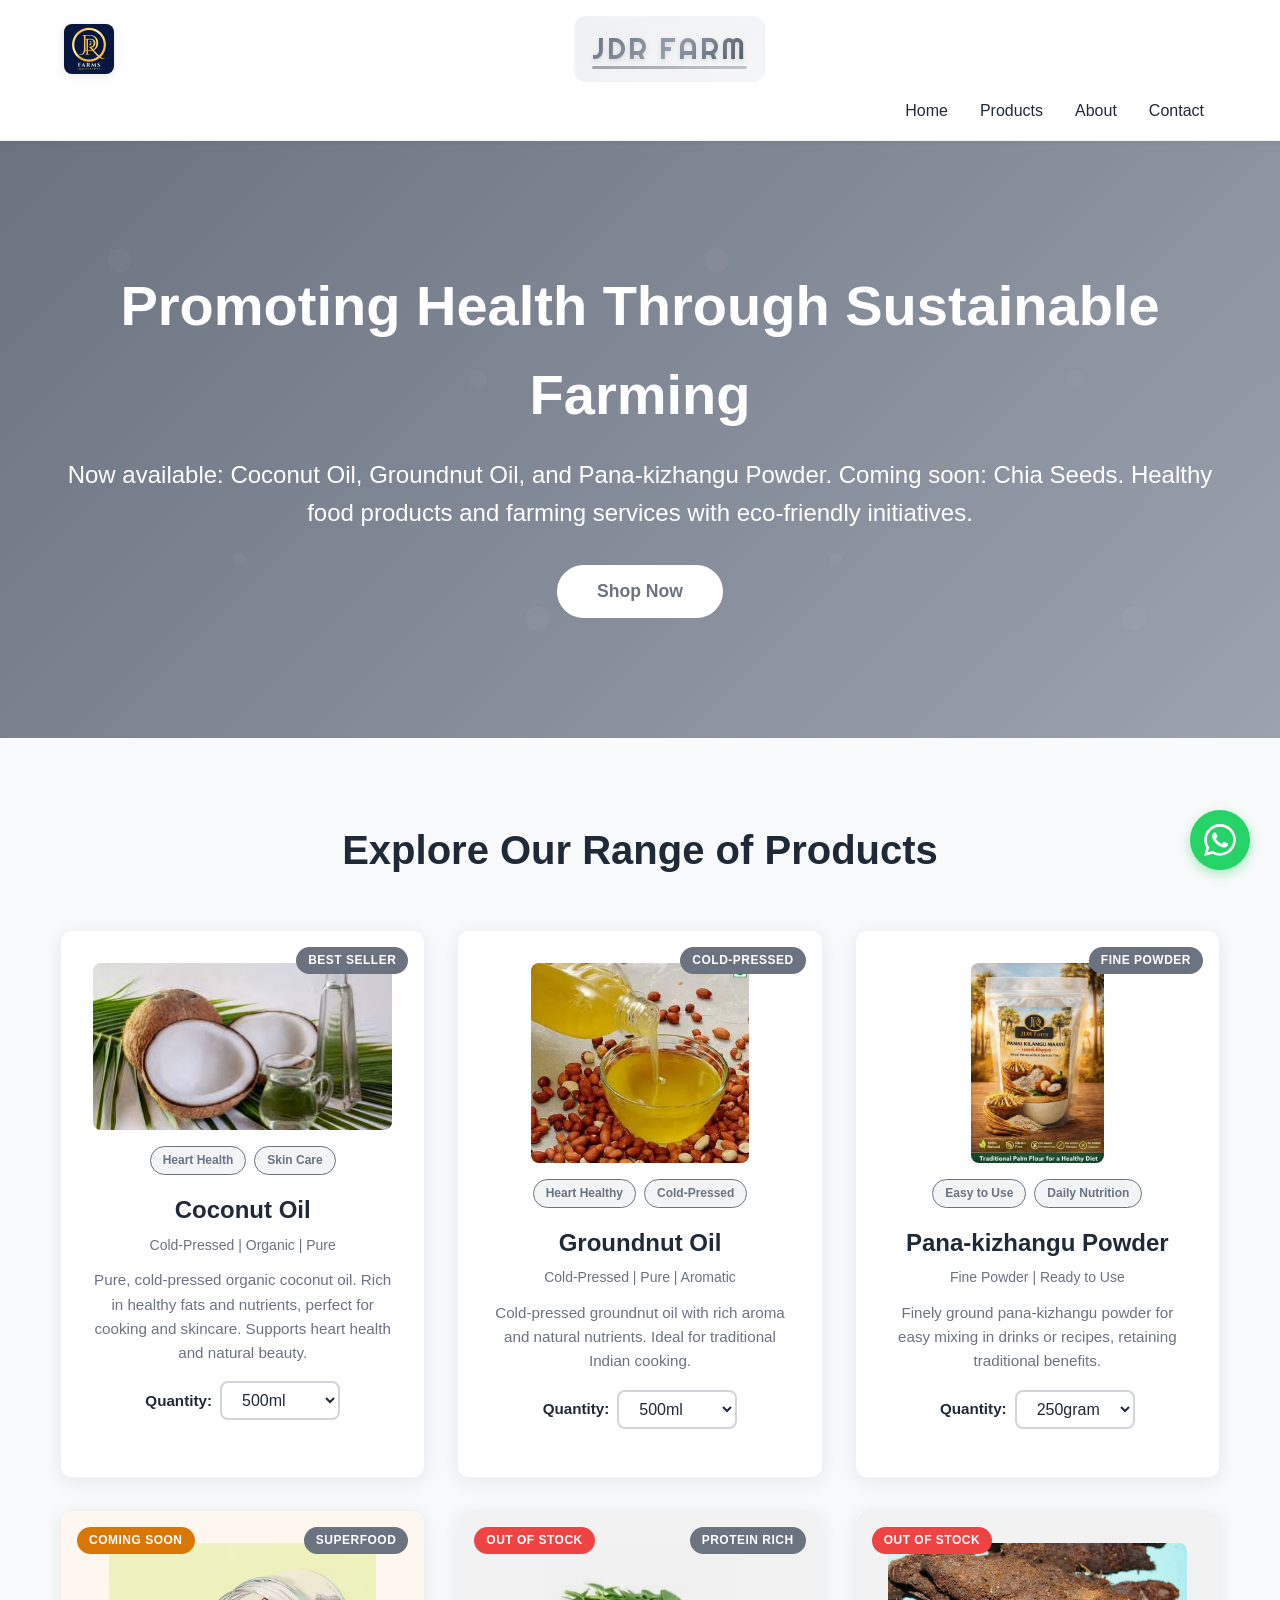
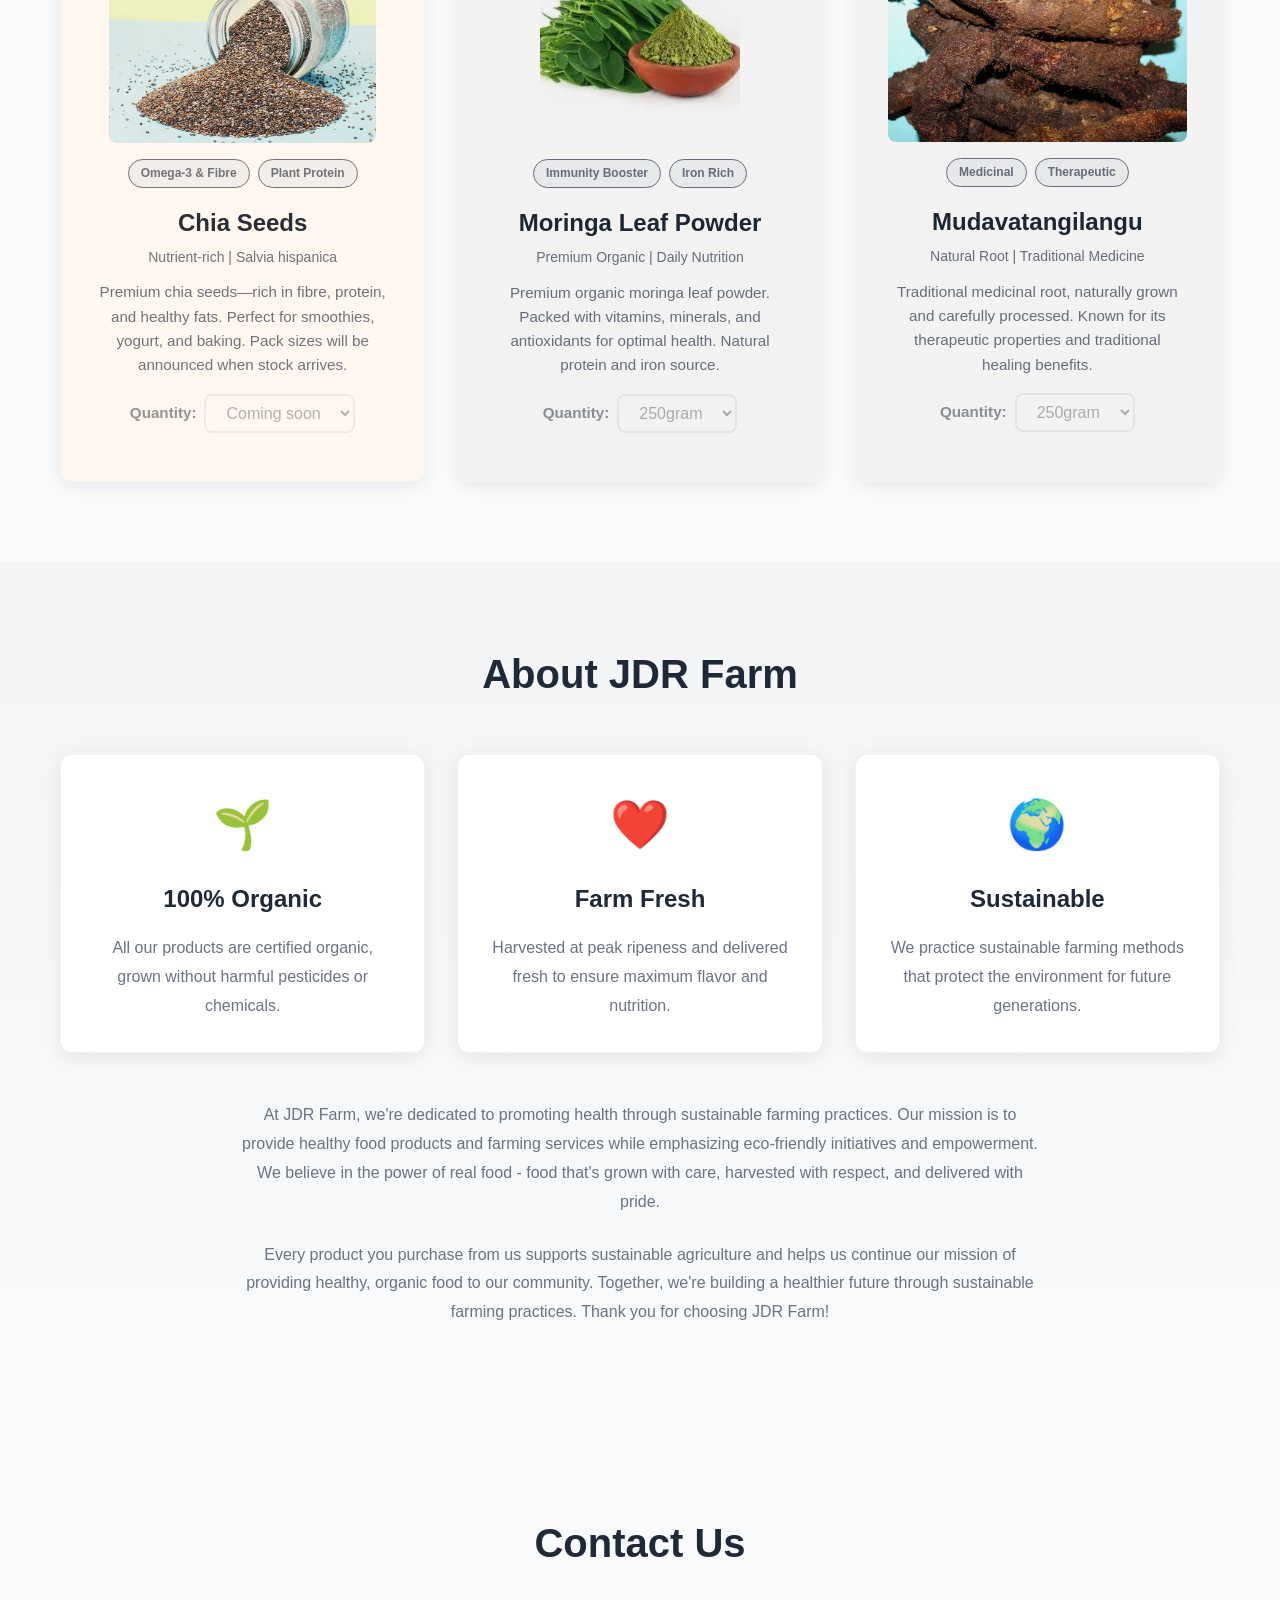
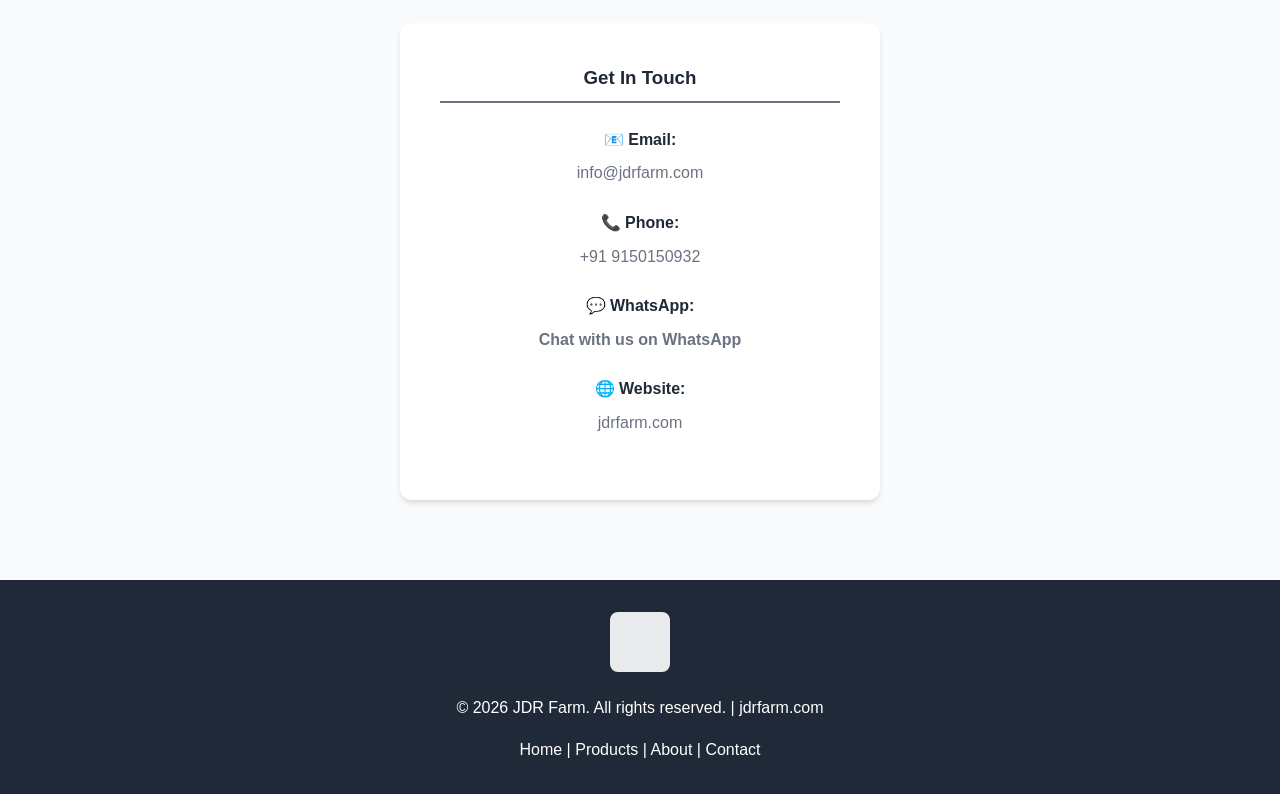
==== index.html @ c62ff5e2 "Remove product prices from quantity selectors" ====
<!DOCTYPE html>
<html lang="en">
<head>
    <meta charset="UTF-8">
    <meta name="viewport" content="width=device-width, initial-scale=1.0">
    <meta name="description" content="JDR Farm - Premium organic food products including Coconut Oil, Groundnut Oil, Pana-kizhangu Powder, and Chia Seeds (coming soon). Promoting health through sustainable farming.">
    <meta name="keywords" content="organic food, coconut oil, chia seeds, groundnut oil, panakizhangu, organic products, sustainable farming, jdrfarm, palani">
    <meta name="author" content="JDR Farm">
    <link rel="canonical" href="https://jdrfarm.com/">
    <meta http-equiv="Content-Security-Policy" content="upgrade-insecure-requests">
    <title>JDR Farm - Premium Organic Food Products | Sustainable Farming</title>
    <link rel="preconnect" href="https://fonts.googleapis.com">
    <link rel="preconnect" href="https://fonts.gstatic.com" crossorigin>
    <link href="https://fonts.googleapis.com/css2?family=Righteous&family=Fredoka+One&family=Bebas+Neue&display=swap" rel="stylesheet">
    <link rel="stylesheet" href="styles.css">
</head>
<body>
    <nav class="navbar">
        <div class="container">
            <a href="#home" class="logo-image-link">
                <img src="logo/Logo.jpeg" alt="JDR Farm Logo" class="logo-img">
            </a>
            <a href="#home" class="logo-text-link logo-centered">
                <span class="logo-text">JDR Farm</span>
            </a>
            <ul class="nav-links">
                <li><a href="#home" data-translate="nav.home">Home</a></li>
                <li><a href="#products" data-translate="nav.products">Products</a></li>
                <li><a href="#about" data-translate="nav.about">About</a></li>
                <li><a href="#contact" data-translate="nav.contact">Contact</a></li>
            </ul>
            <button class="menu-toggle" aria-label="Toggle menu">
                <span></span>
                <span></span>
                <span></span>
            </button>
        </div>
    </nav>

    <section id="home" class="hero">
        <div class="container">
            <h1 class="hero-title" data-translate="hero.title">Promoting Health Through Sustainable Farming</h1>
            <p class="hero-subtitle" id="heroSubtitle" data-translate="hero.subtitle" aria-live="polite">Healthy food products and farming services with eco-friendly initiatives</p>
            <button class="cta-button" data-translate="hero.shopNow">Shop Now</button>
        </div>
    </section>

    <section id="products" class="section">
        <div class="container">
            <h2 class="section-title" data-translate="products.title">Explore Our Range of Products</h2>
            <div class="products-grid">
                <div class="product-card">
                    <div class="product-badge">Best Seller</div>
                    <div class="product-image">
                        <img src="image/download (1).jpg" alt="Coconut Oil" class="product-img">
                    </div>
                    <div class="product-benefits">
                        <span class="benefit-tag" data-translate="products.coconut.benefit1">Heart Health</span>
                        <span class="benefit-tag" data-translate="products.coconut.benefit2">Skin Care</span>
                    </div>
                    <h3 data-translate="products.coconut.name">Coconut Oil</h3>
                    <p class="product-subtitle" data-translate="products.coconut.subtitle">Cold-Pressed | Organic | Pure</p>
                    <p class="product-description" data-translate="products.coconut.description">Pure, cold-pressed organic coconut oil. Rich in healthy fats and nutrients, perfect for cooking and skincare. Supports heart health and natural beauty.</p>
                    <div class="quantity-selector">
                        <label for="coconut-quantity" data-translate="products.quantity">Quantity:</label>
                        <select id="coconut-quantity" class="product-quantity" data-product-type="oil">
                            <option value="500ml">500ml</option>
                            <option value="1lt">1lt</option>
                        </select>
                    </div>
                </div>
                <div class="product-card">
                    <div class="product-badge">Cold-Pressed</div>
                    <div class="product-image">
                        <img src="image/groundnut-oil.png" alt="Groundnut Oil" class="product-img">
                    </div>
                    <div class="product-benefits">
                        <span class="benefit-tag" data-translate="products.groundnut.benefit1">Heart Healthy</span>
                        <span class="benefit-tag" data-translate="products.groundnut.benefit2">Cold-Pressed</span>
                    </div>
                    <h3 data-translate="products.groundnut.name">Groundnut Oil</h3>
                    <p class="product-subtitle" data-translate="products.groundnut.subtitle">Cold-Pressed | Pure | Aromatic</p>
                    <p class="product-description" data-translate="products.groundnut.description">Cold-pressed groundnut oil with rich aroma and natural nutrients. Ideal for traditional Indian cooking.</p>
                    <div class="quantity-selector">
                        <label for="groundnut-quantity" data-translate="products.quantity">Quantity:</label>
                        <select id="groundnut-quantity" class="product-quantity" data-product-type="oil">
                            <option value="500ml">500ml</option>
                            <option value="1lt">1lt</option>
                            <option value="5lt">5lt</option>
                        </select>
                    </div>
                </div>
                <div class="product-card">
                    <div class="product-badge">Fine Powder</div>
                    <div class="product-image">
                        <img src="image/panakizhangu-powder-packaging.png" alt="Panai Kilangu Maavu — Pana-kizhangu Powder (JDR Farm packaging)" class="product-img">
                    </div>
                    <div class="product-benefits">
                        <span class="benefit-tag" data-translate="products.panakizhanguPowder.benefit1">Easy to Use</span>
                        <span class="benefit-tag" data-translate="products.panakizhanguPowder.benefit2">Daily Nutrition</span>
                    </div>
                    <h3 data-translate="products.panakizhanguPowder.name">Pana-kizhangu Powder</h3>
                    <p class="product-subtitle" data-translate="products.panakizhanguPowder.subtitle">Fine Powder | Ready to Use</p>
                    <p class="product-description" data-translate="products.panakizhanguPowder.description">Finely ground pana-kizhangu powder for easy mixing in drinks or recipes, retaining traditional benefits.</p>
                    <div class="quantity-selector">
                        <label for="panakizhangu-powder-quantity" data-translate="products.quantity">Quantity:</label>
                        <select id="panakizhangu-powder-quantity" class="product-quantity" data-product-type="powder">
                            <option value="250gram">250gram</option>
                            <option value="500gram">500gram</option>
                            <option value="1kg">1kg</option>
                        </select>
                    </div>
                </div>
                <div class="product-card coming-soon">
                    <div class="product-badge">Superfood</div>
                    <div class="coming-soon-badge">Coming Soon</div>
                    <div class="product-image">
                        <img src="image/chia-seeds.png" alt="Chia Seeds" class="product-img">
                    </div>
                    <div class="product-benefits">
                        <span class="benefit-tag">Omega-3 &amp; Fibre</span>
                        <span class="benefit-tag">Plant Protein</span>
                    </div>
                    <h3>Chia Seeds</h3>
                    <p class="product-subtitle">Nutrient-rich | Salvia hispanica</p>
                    <p class="product-description">Premium chia seeds—rich in fibre, protein, and healthy fats. Perfect for smoothies, yogurt, and baking. Pack sizes will be announced when stock arrives.</p>
                    <div class="quantity-selector" style="opacity: 0.5;">
                        <label for="chia-seeds-quantity">Quantity:</label>
                        <select id="chia-seeds-quantity" class="product-quantity" data-product-type="other" disabled>
                            <option value="">Coming soon</option>
                        </select>
                    </div>
                </div>
                <div class="product-card out-of-stock">
                    <div class="product-badge">Protein Rich</div>
                    <div class="out-of-stock-badge">Out of Stock</div>
                    <div class="product-image">
                        <img src="image/download.jpg" alt="Moringa Leaf Powder" class="product-img">
                    </div>
                    <div class="product-benefits">
                        <span class="benefit-tag" data-translate="products.moringa.benefit1">Immunity Booster</span>
                        <span class="benefit-tag" data-translate="products.moringa.benefit2">Iron Rich</span>
                    </div>
                    <h3 data-translate="products.moringa.name">Moringa Leaf Powder</h3>
                    <p class="product-subtitle" data-translate="products.moringa.subtitle">Premium Organic | Daily Nutrition</p>
                    <p class="product-description" data-translate="products.moringa.description">Premium organic moringa leaf powder. Packed with vitamins, minerals, and antioxidants for optimal health. Natural protein and iron source.</p>
                    <div class="quantity-selector" style="opacity: 0.5;">
                        <label for="moringa-quantity" data-translate="products.quantity">Quantity:</label>
                        <select id="moringa-quantity" class="product-quantity" data-product-type="powder" disabled>
                            <option value="250gram">250gram</option>
                            <option value="500gram">500gram</option>
                            <option value="1kg">1kg</option>
                        </select>
                    </div>
                </div>
                <div class="product-card out-of-stock">
                    <div class="out-of-stock-badge">Out of Stock</div>
                    <div class="product-image">
                        <img src="image/1 (2).webp" alt="Mudavatangilangu" class="product-img">
                    </div>
                    <div class="product-benefits">
                        <span class="benefit-tag" data-translate="products.mudavatangilangu.benefit1">Medicinal</span>
                        <span class="benefit-tag" data-translate="products.mudavatangilangu.benefit2">Therapeutic</span>
                    </div>
                    <h3 data-translate="products.mudavatangilangu.name">Mudavatangilangu</h3>
                    <p class="product-subtitle" data-translate="products.mudavatangilangu.subtitle">Natural Root | Traditional Medicine</p>
                    <p class="product-description" data-translate="products.mudavatangilangu.description">Traditional medicinal root, naturally grown and carefully processed. Known for its therapeutic properties and traditional healing benefits.</p>
                    <div class="quantity-selector" style="opacity: 0.5;">
                        <label for="mudavatangilangu-quantity" data-translate="products.quantity">Quantity:</label>
                        <select id="mudavatangilangu-quantity" class="product-quantity" data-product-type="other" disabled>
                            <option value="250gram">250gram</option>
                            <option value="500gram">500gram</option>
                            <option value="1kg">1kg</option>
                        </select>
                    </div>
                </div>
            </div>
        </div>
    </section>

    <section id="about" class="section section-alt">
        <div class="container">
            <h2 class="section-title" data-translate="about.title">About JDR Farm</h2>
            <div class="content-grid">
                <div class="card">
                    <div class="card-icon">🌱</div>
                    <h3 data-translate="about.organic.title">100% Organic</h3>
                    <p data-translate="about.organic.desc">All our products are certified organic, grown without harmful pesticides or chemicals.</p>
                </div>
                <div class="card">
                    <div class="card-icon">❤️</div>
                    <h3 data-translate="about.fresh.title">Farm Fresh</h3>
                    <p data-translate="about.fresh.desc">Harvested at peak ripeness and delivered fresh to ensure maximum flavor and nutrition.</p>
                </div>
                <div class="card">
                    <div class="card-icon">🌍</div>
                    <h3 data-translate="about.sustainable.title">Sustainable</h3>
                    <p data-translate="about.sustainable.desc">We practice sustainable farming methods that protect the environment for future generations.</p>
                </div>
            </div>
            <div class="about-text">
                <p data-translate="about.text1">At JDR Farm, we're dedicated to promoting health through sustainable farming practices. Our mission is to provide healthy food products and farming services while emphasizing eco-friendly initiatives and empowerment. We believe in the power of real food - food that's grown with care, harvested with respect, and delivered with pride.</p>
                <p data-translate="about.text2">Every product you purchase from us supports sustainable agriculture and helps us continue our mission of providing healthy, organic food to our community. Together, we're building a healthier future through sustainable farming practices. Thank you for choosing JDR Farm!</p>
            </div>
        </div>
    </section>

    <section id="contact" class="section">
        <div class="container">
            <h2 class="section-title" data-translate="contact.title">Contact Us</h2>
            <div class="contact-info-section">
                <div class="contact-details">
                    <h3 data-translate="contact.getInTouch">Get In Touch</h3>
                    <div class="contact-item">
                        <strong>📧 Email:</strong>
                        <a href="mailto:info@jdrfarm.com">info@jdrfarm.com</a>
                    </div>
            <div class="contact-item">
                <strong>📞 Phone:</strong>
                <a href="tel:+919150150932">+91 9150150932</a>
            </div>
            <div class="contact-item">
                <strong>💬 WhatsApp:</strong>
                <a href="https://wa.me/919150150932" target="_blank" class="whatsapp-link">Chat with us on WhatsApp</a>
            </div>
                    <div class="contact-item">
                        <strong>🌐 Website:</strong>
                        <a href="https://jdrfarm.com" target="_blank">jdrfarm.com</a>
                    </div>
                </div>
            </div>
        </div>
    </section>

    <footer class="footer">
        <div class="container">
            <div class="footer-logo">
                <img src="logo/Logo.jpeg" alt="JDR Farm Logo" class="footer-logo-img">
            </div>
            <p>&copy; 2026 JDR Farm. All rights reserved. | jdrfarm.com</p>
            <p class="footer-links">
                <a href="#home" data-translate="nav.home">Home</a> | 
                <a href="#products" data-translate="nav.products">Products</a> | 
                <a href="#about" data-translate="nav.about">About</a> | 
                <a href="#contact" data-translate="nav.contact">Contact</a>
            </p>
        </div>
    </footer>

    <!-- WhatsApp Floating Button -->
    <a href="https://wa.me/919150150932" target="_blank" class="whatsapp-float" aria-label="Chat on WhatsApp">
        <svg width="24" height="24" viewBox="0 0 24 24" fill="currentColor">
            <path d="M17.472 14.382c-.297-.149-1.758-.867-2.03-.967-.273-.099-.471-.148-.67.15-.197.297-.77.967-.94 1.164-.173.199-.347.223-.644.075-.297-.15-1.255-.463-2.39-1.475-.883-.788-1.48-1.761-1.653-2.059-.173-.297-.018-.458.13-.606.134-.133.298-.347.446-.52.149-.174.198-.298.298-.497.099-.198.05-.371-.025-.52-.075-.149-.669-1.612-.916-2.207-.242-.579-.487-.5-.669-.51-.173-.008-.371-.01-.57-.01-.198 0-.52.074-.792.372-.272.297-1.04 1.016-1.04 2.479 0 1.462 1.065 2.875 1.213 3.074.149.198 2.096 3.2 5.077 4.487.709.306 1.262.489 1.694.625.712.227 1.36.195 1.871.118.571-.085 1.758-.719 2.006-1.413.248-.694.248-1.289.173-1.413-.074-.124-.272-.198-.57-.347m-5.421 7.403h-.004a9.87 9.87 0 01-5.031-1.378l-.361-.214-3.741.982.998-3.648-.235-.374a9.86 9.86 0 01-1.51-5.26c.001-5.45 4.436-9.884 9.888-9.884 2.64 0 5.122 1.03 6.988 2.898a9.825 9.825 0 012.893 6.994c-.003 5.45-4.437 9.884-9.885 9.884m8.413-18.297A11.815 11.815 0 0012.05 0C5.495 0 .16 5.335.157 11.892c0 2.096.547 4.142 1.588 5.945L.057 24l6.305-1.654a11.882 11.882 0 005.683 1.448h.005c6.554 0 11.89-5.335 11.893-11.893a11.821 11.821 0 00-3.48-8.413Z"/>
        </svg>
    </a>

    <script src="script.js"></script>
</body>
</html>
---- styles.css ----
* {
    margin: 0;
    padding: 0;
    box-sizing: border-box;
}

:root {
    --primary-color: #6b7280;
    --primary-dark: #4b5563;
    --secondary-color: #9ca3af;
    --accent-color: #6b7280;
    --text-dark: #1f2937;
    --text-light: #6b7280;
    --bg-light: #f3f4f6;
    --bg-white: #ffffff;
    --bg-body: #f9fafb;
    --border-color: #d1d5db;
    --shadow: 0 4px 6px -1px rgba(0, 0, 0, 0.1), 0 2px 4px -1px rgba(0, 0, 0, 0.06);
    --shadow-lg: 0 10px 15px -3px rgba(0, 0, 0, 0.1), 0 4px 6px -2px rgba(0, 0, 0, 0.05);
}

body {
    font-family: -apple-system, BlinkMacSystemFont, 'Segoe UI', Roboto, 'Helvetica Neue', Arial, sans-serif;
    line-height: 1.6;
    color: var(--text-dark);
    overflow-x: hidden;
    background-color: var(--bg-body);
}

.container {
    max-width: 1200px;
    margin: 0 auto;
    padding: 0 20px;
}

/* Navigation */
.navbar {
    background: rgba(255, 255, 255, 0.95);
    backdrop-filter: blur(10px);
    box-shadow: 0 2px 10px rgba(0, 0, 0, 0.08);
    position: sticky;
    top: 0;
    z-index: 1000;
    padding: 1rem 0;
    border-bottom: 1px solid rgba(0, 0, 0, 0.05);
}

.navbar .container {
    display: grid;
    grid-template-columns: auto 1fr auto;
    align-items: center;
    position: relative;
    gap: 1rem;
}

.logo-container {
    display: flex;
    align-items: center;
    justify-content: center;
    gap: 1rem;
}

.logo-image-link {
    display: flex;
    align-items: center;
    text-decoration: none;
    transition: transform 0.3s ease;
    padding: 0.25rem;
    border-radius: 8px;
    grid-column: 1;
}

.logo-centered {
    grid-column: 2;
    justify-self: center;
}

.logo-image-link:hover {
    transform: scale(1.1);
}

.logo-text-link {
    text-decoration: none;
    transition: all 0.3s ease;
    padding: 0.5rem 1rem;
    border-radius: 12px;
    background: linear-gradient(135deg, rgba(107, 114, 128, 0.1) 0%, rgba(156, 163, 175, 0.1) 100%);
    border: 2px solid transparent;
    position: relative;
    overflow: hidden;
    text-align: center;
}

.logo-text-link::before {
    content: '';
    position: absolute;
    top: 0;
    left: -100%;
    width: 100%;
    height: 100%;
    background: linear-gradient(90deg, transparent, rgba(107, 114, 128, 0.2), transparent);
    transition: left 0.5s ease;
}

.logo-text-link:hover::before {
    left: 100%;
}

.logo-text-link:hover {
    transform: scale(1.05);
    background: linear-gradient(135deg, rgba(107, 114, 128, 0.15) 0%, rgba(156, 163, 175, 0.15) 100%);
    border-color: var(--primary-color);
    box-shadow: 0 4px 12px rgba(107, 114, 128, 0.2);
}

.logo-img {
    height: 50px;
    width: auto;
    object-fit: contain;
    border-radius: 8px;
    position: relative;
    z-index: 1;
    filter: drop-shadow(0 2px 4px rgba(0, 0, 0, 0.1));
}

.logo-text {
    font-family: 'Righteous', cursive;
    font-size: 1.8rem;
    font-weight: 400;
    letter-spacing: 2px;
    background: linear-gradient(135deg, var(--primary-color) 0%, var(--secondary-color) 50%, var(--primary-dark) 100%);
    -webkit-background-clip: text;
    -webkit-text-fill-color: transparent;
    background-clip: text;
    text-transform: uppercase;
    position: relative;
    z-index: 1;
    text-shadow: 0 2px 4px rgba(107, 114, 128, 0.2);
    transition: all 0.3s ease;
}

.logo-text::after {
    content: '';
    position: absolute;
    bottom: -2px;
    left: 0;
    width: 100%;
    height: 3px;
    background: linear-gradient(90deg, var(--primary-color), var(--secondary-color));
    border-radius: 2px;
    opacity: 0.6;
    transition: opacity 0.3s ease;
}

.logo-text-link:hover .logo-text::after {
    opacity: 1;
}

.logo-text-link:hover .logo-text {
    letter-spacing: 3px;
    transform: scale(1.05);
}

.nav-links {
    display: flex;
    list-style: none;
    gap: 2rem;
    justify-content: flex-end;
    grid-column: 2;
}

/* Language Switcher */
.language-switcher {
    display: flex;
    gap: 0.5rem;
    align-items: center;
    margin-right: 1rem;
    grid-column: 3;
    order: 1;
    position: relative;
    z-index: 1001;
    pointer-events: auto;
}

.lang-btn {
    padding: 0.5rem 1rem;
    border: 2px solid var(--primary-color);
    background: var(--bg-white);
    color: var(--primary-color);
    border-radius: 8px;
    cursor: pointer;
    font-weight: 600;
    font-size: 0.9rem;
    transition: all 0.3s ease;
    min-width: 50px;
    text-align: center;
    position: relative;
    z-index: 1002;
    pointer-events: auto !important;
    user-select: none;
    -webkit-user-select: none;
    -moz-user-select: none;
    -ms-user-select: none;
    touch-action: manipulation;
}

.lang-btn:hover {
    background: var(--primary-color);
    color: var(--bg-white);
    transform: translateY(-2px);
    box-shadow: 0 4px 8px rgba(107, 114, 128, 0.3);
}

.lang-btn.active {
    background: var(--primary-color);
    color: var(--bg-white);
    box-shadow: 0 2px 4px rgba(107, 114, 128, 0.2);
}

.lang-btn:active {
    transform: translateY(0);
}

.nav-links a {
    text-decoration: none;
    color: var(--text-dark);
    font-weight: 500;
    transition: color 0.3s;
}

.nav-links a:hover {
    color: var(--primary-color);
}

.menu-toggle {
    display: none;
    flex-direction: column;
    background: none;
    border: none;
    cursor: pointer;
    gap: 4px;
    grid-column: 3;
    justify-self: end;
}

.menu-toggle span {
    width: 25px;
    height: 3px;
    background: var(--text-dark);
    transition: all 0.3s;
}

/* Hero Section */
.hero {
    background: linear-gradient(135deg, var(--primary-color) 0%, var(--secondary-color) 100%);
    color: white;
    padding: 120px 0;
    text-align: center;
    position: relative;
    overflow: hidden;
}

.hero::before {
    content: '';
    position: absolute;
    top: 0;
    left: 0;
    right: 0;
    bottom: 0;
    background: url('data:image/svg+xml,<svg xmlns="http://www.w3.org/2000/svg" viewBox="0 0 100 100"><circle cx="20" cy="20" r="2" fill="rgba(255,255,255,0.1)"/><circle cx="80" cy="40" r="1.5" fill="rgba(255,255,255,0.1)"/><circle cx="40" cy="70" r="1" fill="rgba(255,255,255,0.1)"/><circle cx="90" cy="80" r="2" fill="rgba(255,255,255,0.1)"/></svg>');
    opacity: 0.3;
}

.hero-title {
    font-size: 3.5rem;
    font-weight: 800;
    margin-bottom: 1rem;
    animation: fadeInUp 0.8s ease-out;
}

.hero-subtitle {
    font-size: 1.5rem;
    margin-bottom: 2rem;
    opacity: 0.95;
    animation: fadeInUp 0.8s ease-out 0.2s both;
}

.cta-button {
    background: white;
    color: var(--primary-color);
    border: none;
    padding: 1rem 2.5rem;
    font-size: 1.1rem;
    font-weight: 600;
    border-radius: 50px;
    cursor: pointer;
    transition: transform 0.3s, box-shadow 0.3s;
    animation: fadeInUp 0.8s ease-out 0.4s both;
}

.cta-button:hover {
    transform: translateY(-2px);
    box-shadow: var(--shadow-lg);
}

/* Sections */
.section {
    padding: 80px 0;
}

.section-alt {
    background: linear-gradient(180deg, #f3f4f6 0%, #f9fafb 100%);
}

.section-title {
    font-size: 2.5rem;
    text-align: center;
    margin-bottom: 3rem;
    color: var(--text-dark);
}

/* Cards */
.content-grid {
    display: grid;
    grid-template-columns: repeat(auto-fit, minmax(280px, 1fr));
    gap: 2rem;
}

.card {
    background: var(--bg-white);
    padding: 2rem;
    border-radius: 12px;
    box-shadow: 0 4px 20px rgba(0, 0, 0, 0.08);
    text-align: center;
    transition: transform 0.3s, box-shadow 0.3s;
    border: 1px solid rgba(0, 0, 0, 0.05);
}

.card:hover {
    transform: translateY(-5px);
    box-shadow: var(--shadow-lg);
}

.card-icon {
    font-size: 3rem;
    margin-bottom: 1rem;
}

.card h3 {
    font-size: 1.5rem;
    margin-bottom: 1rem;
    color: var(--text-dark);
}

.card p {
    color: var(--text-light);
    line-height: 1.8;
}

/* Products */
.products-grid {
    display: grid;
    grid-template-columns: repeat(auto-fit, minmax(280px, 1fr));
    gap: 2rem;
}

/* In-stock first; coming soon next; out-of-stock last */
.products-grid > .product-card:not(.out-of-stock):not(.coming-soon) {
    order: 0;
}

.products-grid > .product-card.coming-soon {
    order: 1;
}

.products-grid > .product-card.out-of-stock {
    order: 2;
}

.product-card {
    background: var(--bg-white);
    padding: 2rem;
    border-radius: 12px;
    box-shadow: 0 4px 20px rgba(0, 0, 0, 0.08);
    text-align: center;
    transition: transform 0.3s, box-shadow 0.3s;
    border: 1px solid rgba(0, 0, 0, 0.05);
    position: relative;
}

.product-card:hover {
    transform: translateY(-5px);
    box-shadow: var(--shadow-lg);
    border-color: var(--primary-color);
}

.product-badge {
    position: absolute;
    top: 1rem;
    right: 1rem;
    background: var(--primary-color);
    color: white;
    padding: 0.25rem 0.75rem;
    border-radius: 20px;
    font-size: 0.75rem;
    font-weight: 600;
    text-transform: uppercase;
    letter-spacing: 0.5px;
    z-index: 10;
}

.out-of-stock-badge {
    position: absolute;
    top: 1rem;
    left: 1rem;
    background: #ef4444;
    color: white;
    padding: 0.25rem 0.75rem;
    border-radius: 20px;
    font-size: 0.75rem;
    font-weight: 600;
    text-transform: uppercase;
    letter-spacing: 0.5px;
    z-index: 10;
}

.coming-soon-badge {
    position: absolute;
    top: 1rem;
    left: 1rem;
    background: #d97706;
    color: white;
    padding: 0.25rem 0.75rem;
    border-radius: 20px;
    font-size: 0.75rem;
    font-weight: 600;
    text-transform: uppercase;
    letter-spacing: 0.5px;
    z-index: 10;
}

.product-card.coming-soon {
    opacity: 0.85;
    position: relative;
}

.product-card.coming-soon::before {
    content: '';
    position: absolute;
    top: 0;
    left: 0;
    right: 0;
    bottom: 0;
    background: rgba(217, 119, 6, 0.06);
    border-radius: 12px;
    z-index: 1;
    pointer-events: none;
}

.product-card.coming-soon:hover {
    transform: none;
    box-shadow: 0 4px 20px rgba(0, 0, 0, 0.08);
    border-color: rgba(0, 0, 0, 0.05);
}

.product-card.out-of-stock {
    opacity: 0.7;
    position: relative;
}

.product-card.out-of-stock::before {
    content: '';
    position: absolute;
    top: 0;
    left: 0;
    right: 0;
    bottom: 0;
    background: rgba(0, 0, 0, 0.05);
    border-radius: 12px;
    z-index: 1;
    pointer-events: none;
}

.product-image {
    font-size: 4rem;
    margin-bottom: 1rem;
    display: flex;
    align-items: center;
    justify-content: center;
    min-height: 80px;
}

.product-img {
    max-width: 100%;
    max-height: 200px;
    width: auto;
    height: auto;
    object-fit: contain;
    border-radius: 8px;
}

.product-benefits {
    display: flex;
    flex-wrap: wrap;
    gap: 0.5rem;
    justify-content: center;
    margin-bottom: 1rem;
}

.benefit-tag {
    background: var(--bg-light);
    color: var(--primary-color);
    padding: 0.25rem 0.75rem;
    border-radius: 15px;
    font-size: 0.75rem;
    font-weight: 600;
    border: 1px solid var(--primary-color);
}

.product-card h3 {
    font-size: 1.5rem;
    margin-bottom: 0.25rem;
    color: var(--text-dark);
}

.product-subtitle {
    font-size: 0.875rem;
    color: var(--text-light);
    margin-bottom: 0.75rem;
    font-weight: 500;
}

.product-description {
    color: var(--text-light);
    margin-bottom: 1rem;
    line-height: 1.6;
    font-size: 0.95rem;
}

.product-rating {
    display: flex;
    align-items: center;
    justify-content: center;
    gap: 0.5rem;
    margin-bottom: 1rem;
    font-size: 0.875rem;
}

.stars {
    color: #fbbf24;
    font-size: 1rem;
}

.review-count {
    color: var(--text-light);
}

.product-price {
    font-size: 1.8rem;
    font-weight: bold;
    color: var(--primary-color);
    margin-bottom: 1rem;
}

.product-price-display {
    font-size: 1.5rem;
    font-weight: bold;
    color: var(--primary-color);
    margin-bottom: 1rem;
    text-align: center;
}

.quantity-selector {
    margin-bottom: 1rem;
    display: flex;
    align-items: center;
    justify-content: center;
    gap: 0.5rem;
}

.quantity-selector label {
    font-weight: 600;
    color: var(--text-dark);
    font-size: 0.95rem;
}

.product-quantity {
    padding: 0.5rem 1rem;
    border: 2px solid var(--border-color);
    border-radius: 8px;
    font-size: 1rem;
    font-family: inherit;
    background: var(--bg-white);
    color: var(--text-dark);
    cursor: pointer;
    transition: border-color 0.3s, box-shadow 0.3s;
    min-width: 120px;
}

.product-quantity:focus {
    outline: none;
    border-color: var(--primary-color);
    box-shadow: 0 0 0 3px rgba(107, 114, 128, 0.1);
}

.product-quantity:hover {
    border-color: var(--primary-color);
}

.add-to-cart {
    width: 100%;
    background: var(--primary-color);
    color: white;
    border: none;
    padding: 0.75rem;
    font-size: 1rem;
    font-weight: 600;
    border-radius: 8px;
    cursor: pointer;
    transition: background 0.3s, transform 0.3s;
}

.add-to-cart:hover {
    background: var(--primary-dark);
    transform: translateY(-2px);
}

.add-to-cart:active {
    transform: translateY(0);
}

/* Services Section */
.services-content {
    max-width: 900px;
    margin: 0 auto;
}

.service-card-large {
    background: var(--bg-white);
    padding: 3rem;
    border-radius: 12px;
    box-shadow: var(--shadow-lg);
    text-align: center;
    transition: transform 0.3s, box-shadow 0.3s;
}

.service-card-large:hover {
    transform: translateY(-5px);
    box-shadow: 0 20px 25px -5px rgba(0, 0, 0, 0.1), 0 10px 10px -5px rgba(0, 0, 0, 0.04);
}

.service-icon {
    font-size: 5rem;
    margin-bottom: 1.5rem;
}

.service-card-large h3 {
    font-size: 2rem;
    margin-bottom: 1rem;
    color: var(--text-dark);
}

.service-description {
    color: var(--text-light);
    line-height: 1.8;
    margin-bottom: 2rem;
    font-size: 1.1rem;
}

.service-features {
    display: grid;
    grid-template-columns: repeat(auto-fit, minmax(200px, 1fr));
    gap: 1rem;
    margin-bottom: 2rem;
    padding: 1.5rem;
    background: var(--bg-light);
    border-radius: 8px;
}

.feature-item {
    display: flex;
    align-items: center;
    gap: 0.5rem;
    color: var(--text-dark);
    font-weight: 500;
}

.feature-icon {
    color: var(--primary-color);
    font-weight: bold;
    font-size: 1.2rem;
}

.service-location {
    margin-bottom: 2rem;
    padding: 1rem;
    background: var(--bg-light);
    border-radius: 8px;
    color: var(--text-dark);
}

.service-contact {
    margin-top: 2rem;
    padding-top: 2rem;
    border-top: 2px solid var(--border-color);
}

.service-contact p {
    margin-bottom: 1rem;
    color: var(--text-dark);
}

.service-phone,
.service-email {
    display: inline-block;
    margin: 0.5rem 1rem;
    padding: 0.75rem 1.5rem;
    background: var(--primary-color);
    color: white;
    text-decoration: none;
    border-radius: 8px;
    font-weight: 600;
    transition: background 0.3s, transform 0.3s;
}

.service-phone:hover,
.service-email:hover {
    background: var(--primary-dark);
    transform: translateY(-2px);
}

/* Features Section */
.features-section {
    padding: 60px 0;
}

.features-grid {
    display: grid;
    grid-template-columns: repeat(auto-fit, minmax(250px, 1fr));
    gap: 2rem;
    max-width: 1000px;
    margin: 0 auto;
}

.feature-box {
    background: var(--bg-white);
    padding: 2.5rem 2rem;
    border-radius: 12px;
    text-align: center;
    box-shadow: 0 4px 20px rgba(0, 0, 0, 0.08);
    transition: transform 0.3s, box-shadow 0.3s;
    border: 1px solid rgba(0, 0, 0, 0.05);
}

.feature-box:hover {
    transform: translateY(-5px);
    box-shadow: var(--shadow-lg);
}

.feature-icon-large {
    font-size: 3.5rem;
    margin-bottom: 1rem;
}

.feature-box h3 {
    font-size: 1.5rem;
    margin-bottom: 0.5rem;
    color: var(--text-dark);
}

.feature-box p {
    color: var(--text-light);
    font-size: 1rem;
}

/* Testimonials Section */
.testimonials-section {
    padding: 80px 0;
}

.testimonials-grid {
    display: grid;
    grid-template-columns: repeat(auto-fit, minmax(300px, 1fr));
    gap: 2rem;
    max-width: 1200px;
    margin: 0 auto;
}

.testimonial-card {
    background: var(--bg-white);
    padding: 2.5rem;
    border-radius: 12px;
    box-shadow: 0 4px 20px rgba(0, 0, 0, 0.08);
    transition: transform 0.3s, box-shadow 0.3s;
    border: 1px solid rgba(0, 0, 0, 0.05);
    border-left: 4px solid var(--primary-color);
}

.testimonial-card:hover {
    transform: translateY(-5px);
    box-shadow: var(--shadow-lg);
}

.testimonial-stars {
    color: #fbbf24;
    font-size: 1.25rem;
    margin-bottom: 1rem;
}

.testimonial-text {
    color: var(--text-dark);
    line-height: 1.8;
    margin-bottom: 1.5rem;
    font-style: italic;
    font-size: 1.05rem;
}

.testimonial-author {
    color: var(--primary-color);
    font-weight: 600;
    text-align: right;
}

/* About Text */
.about-text {
    max-width: 800px;
    margin: 3rem auto 0;
    text-align: center;
    color: var(--text-light);
    line-height: 1.8;
}

.about-text p {
    margin-bottom: 1.5rem;
}

/* Contact Section */
.contact-info-section {
    display: flex;
    justify-content: center;
    max-width: 1200px;
    margin: 0 auto;
}

.contact-details {
    background: var(--bg-white);
    padding: 2.5rem;
    border-radius: 12px;
    box-shadow: var(--shadow);
    height: fit-content;
    width: 100%;
    max-width: 480px;
    text-align: center;
}

.contact-details h3 {
    margin-bottom: 1.5rem;
    color: var(--text-dark);
    border-bottom: 2px solid var(--primary-color);
    padding-bottom: 0.5rem;
    text-align: center;
}

.contact-item {
    margin-bottom: 1.5rem;
    color: var(--text-dark);
}

.contact-item strong {
    display: block;
    margin-bottom: 0.5rem;
    color: var(--text-dark);
}

.contact-item a {
    color: var(--primary-color);
    text-decoration: none;
    transition: color 0.3s;
}

.contact-item a:hover {
    color: var(--primary-dark);
    text-decoration: underline;
}

.subscribe-section {
    margin-top: 2rem;
    padding-top: 2rem;
    border-top: 2px solid var(--border-color);
}

.subscribe-section h4 {
    margin-bottom: 1rem;
    color: var(--text-dark);
}

.subscribe-form {
    display: flex;
    gap: 0.5rem;
    flex-direction: column;
}

.subscribe-form input {
    padding: 0.75rem;
    border: 2px solid var(--border-color);
    border-radius: 8px;
    font-size: 1rem;
    font-family: inherit;
    transition: border-color 0.3s;
}

.subscribe-form input:focus {
    outline: none;
    border-color: var(--primary-color);
}

.subscribe-button {
    background: var(--primary-color);
    color: white;
    border: none;
    padding: 0.75rem;
    font-size: 1rem;
    font-weight: 600;
    border-radius: 8px;
    cursor: pointer;
    transition: background 0.3s, transform 0.3s;
}

.subscribe-button:hover {
    background: var(--primary-dark);
    transform: translateY(-2px);
}

.contact-wrapper-inner {
    display: grid;
    grid-template-columns: 1fr 1.5fr;
    gap: 2rem;
}

.cart-summary {
    background: var(--bg-white);
    padding: 2rem;
    border-radius: 12px;
    box-shadow: var(--shadow);
    height: fit-content;
    position: sticky;
    top: 100px;
}

.cart-summary h3 {
    margin-bottom: 1.5rem;
    color: var(--text-dark);
    border-bottom: 2px solid var(--primary-color);
    padding-bottom: 0.5rem;
}

#cartItems {
    min-height: 100px;
    margin-bottom: 1rem;
}

.cart-item {
    display: flex;
    justify-content: space-between;
    align-items: center;
    padding: 0.75rem 0;
    border-bottom: 1px solid var(--border-color);
}

.cart-item:last-child {
    border-bottom: none;
}

.cart-item-name {
    flex: 1;
    color: var(--text-dark);
}

.cart-item-price {
    color: var(--primary-color);
    font-weight: 600;
    margin-left: 1rem;
}

.remove-item {
    background: #ef4444;
    color: white;
    border: none;
    padding: 0.25rem 0.75rem;
    border-radius: 4px;
    cursor: pointer;
    font-size: 0.875rem;
    margin-left: 0.5rem;
}

.remove-item:hover {
    background: #dc2626;
}

.cart-total {
    margin-top: 1rem;
    padding-top: 1rem;
    border-top: 2px solid var(--primary-color);
    font-size: 1.5rem;
    color: var(--text-dark);
    text-align: center;
    background: var(--bg-light);
    padding: 1rem;
    border-radius: 8px;
    font-weight: bold;
}

#cartTotal {
    font-size: 1.8rem;
    color: var(--primary-color);
}

.checkout-button {
    width: 100%;
    background: var(--primary-color);
    color: white;
    border: none;
    padding: 1rem;
    font-size: 1.1rem;
    font-weight: 600;
    border-radius: 8px;
    cursor: pointer;
    transition: background 0.3s, transform 0.3s;
    margin-top: 1rem;
    text-transform: uppercase;
    letter-spacing: 0.5px;
}

.checkout-button:hover {
    background: var(--primary-dark);
    transform: translateY(-2px);
    box-shadow: 0 4px 12px rgba(107, 114, 128, 0.3);
}

.checkout-button:active {
    transform: translateY(0);
}

.checkout-button:disabled {
    background: var(--text-light);
    cursor: not-allowed !important;
    opacity: 0.5 !important;
}

.checkout-button:disabled:hover {
    transform: none;
    box-shadow: none;
}

.checkout-note {
    font-size: 0.875rem;
    color: var(--text-light);
    margin-top: 0.5rem;
    text-align: center;
    font-style: italic;
}

.empty-cart {
    color: var(--text-light);
    text-align: center;
    padding: 2rem 0;
}

.contact-form {
    background: var(--bg-white);
    padding: 2.5rem;
    border-radius: 12px;
    box-shadow: var(--shadow);
}

.contact-form h3 {
    margin-bottom: 1.5rem;
    color: var(--text-dark);
}

.form-group {
    margin-bottom: 1.5rem;
}

.form-group label {
    display: block;
    margin-bottom: 0.5rem;
    font-weight: 600;
    color: var(--text-dark);
}

.form-group input,
.form-group textarea {
    width: 100%;
    padding: 0.75rem;
    border: 2px solid var(--border-color);
    border-radius: 8px;
    font-size: 1rem;
    font-family: inherit;
    transition: border-color 0.3s;
}

.form-group input:focus,
.form-group textarea:focus {
    outline: none;
    border-color: var(--primary-color);
}

.submit-button {
    width: 100%;
    background: var(--primary-color);
    color: white;
    border: none;
    padding: 1rem;
    font-size: 1.1rem;
    font-weight: 600;
    border-radius: 8px;
    cursor: pointer;
    transition: background 0.3s, transform 0.3s;
}

.submit-button:hover {
    background: var(--primary-dark);
    transform: translateY(-2px);
}

.whatsapp-order-button {
    background: #25D366;
}

.whatsapp-order-button:hover {
    background: #128C7E;
}

/* Footer */
.footer {
    background: var(--text-dark);
    color: white;
    text-align: center;
    padding: 2rem 0;
}

.footer-logo {
    margin-bottom: 1rem;
}

.footer-logo-img {
    height: 60px;
    width: auto;
    object-fit: contain;
    border-radius: 8px;
    filter: brightness(0) invert(1);
    opacity: 0.9;
}

.footer-links {
    margin-top: 1rem;
}

.footer-links a {
    color: white;
    text-decoration: none;
    transition: color 0.3s;
}

.footer-links a:hover {
    color: var(--primary-color);
}

/* WhatsApp Link */
.whatsapp-link {
    color: #25D366;
    font-weight: 600;
    transition: color 0.3s;
}

.whatsapp-link:hover {
    color: #128C7E;
    text-decoration: underline;
}

/* WhatsApp Floating Button */
.whatsapp-float {
    position: fixed;
    width: 60px;
    height: 60px;
    bottom: 30px;
    right: 30px;
    background-color: #25D366;
    color: white;
    border-radius: 50px;
    text-align: center;
    box-shadow: 0 4px 12px rgba(37, 211, 102, 0.4);
    z-index: 1000;
    display: flex;
    align-items: center;
    justify-content: center;
    transition: all 0.3s ease;
    animation: pulse 2s infinite;
}

.whatsapp-float:hover {
    background-color: #128C7E;
    transform: scale(1.1);
    box-shadow: 0 6px 20px rgba(37, 211, 102, 0.6);
}

.whatsapp-float svg {
    width: 32px;
    height: 32px;
}

@keyframes pulse {
    0% {
        box-shadow: 0 4px 12px rgba(37, 211, 102, 0.4);
    }
    50% {
        box-shadow: 0 4px 20px rgba(37, 211, 102, 0.6);
    }
    100% {
        box-shadow: 0 4px 12px rgba(37, 211, 102, 0.4);
    }
}

@media (max-width: 768px) {
    .whatsapp-float {
        width: 55px;
        height: 55px;
        bottom: 20px;
        right: 20px;
    }

    .whatsapp-float svg {
        width: 28px;
        height: 28px;
    }
}

/* Animations */
@keyframes fadeInUp {
    from {
        opacity: 0;
        transform: translateY(30px);
    }
    to {
        opacity: 1;
        transform: translateY(0);
    }
}

/* Smooth Scrolling */
html {
    scroll-behavior: smooth;
}

/* Responsive Design */
@media (max-width: 768px) {
    .nav-links {
        position: fixed;
        left: -100%;
        top: 70px;
        flex-direction: column;
        background: var(--bg-white);
        width: 100%;
        text-align: center;
        transition: left 0.3s;
        box-shadow: var(--shadow);
        padding: 2rem 0;
    }

    .nav-links.active {
        left: 0;
    }

    .menu-toggle {
        display: flex;
    }

    .logo-centered {
        grid-column: 1;
        justify-self: start;
    }

    .logo-img {
        height: 40px;
    }

    .nav-links {
        grid-column: 1 / -1;
        order: 2;
    }

    .logo-text {
        font-size: 1.4rem;
        letter-spacing: 1.5px;
    }

    .logo-text-link {
        padding: 0.4rem 0.75rem;
    }

    .hero-title {
        font-size: 2.5rem;
    }

    .hero-subtitle {
        font-size: 1.2rem;
    }

    .section-title {
        font-size: 2rem;
    }

    .content-grid {
        grid-template-columns: 1fr;
    }

    .features-grid {
        grid-template-columns: 1fr;
    }

    .testimonials-grid {
        grid-template-columns: 1fr;
    }

    .service-features {
        grid-template-columns: 1fr;
    }

    .service-phone,
    .service-email {
        display: block;
        margin: 0.5rem 0;
    }
}

@media (max-width: 480px) {
    .hero {
        padding: 80px 0;
    }

    .hero-title {
        font-size: 2rem;
    }

    .section {
        padding: 60px 0;
    }

    .contact-form {
        padding: 1.5rem;
    }

    .contact-info-section {
        justify-content: center;
    }

    .contact-wrapper-inner {
        grid-template-columns: 1fr;
    }

    .cart-summary {
        position: relative;
        top: 0;
    }

    .subscribe-form {
        flex-direction: row;
    }

    .subscribe-form input {
        flex: 1;
    }
}

/* Payment Modal Styles */
.payment-modal {
    display: none;
    position: fixed;
    top: 0;
    left: 0;
    width: 100%;
    height: 100%;
    background: rgba(0, 0, 0, 0.7);
    z-index: 10000;
    justify-content: center;
    align-items: center;
    padding: 20px;
}

.payment-modal-content {
    background: var(--bg-white);
    border-radius: 12px;
    max-width: 500px;
    width: 100%;
    max-height: 90vh;
    overflow-y: auto;
    box-shadow: var(--shadow-lg);
    animation: slideIn 0.3s ease;
}

@keyframes slideIn {
    from {
        transform: translateY(-50px);
        opacity: 0;
    }
    to {
        transform: translateY(0);
        opacity: 1;
    }
}

.payment-header {
    display: flex;
    justify-content: space-between;
    align-items: center;
    padding: 1.5rem;
    border-bottom: 1px solid var(--border-color);
}

.payment-header h2 {
    margin: 0;
    color: var(--text-dark);
    font-size: 1.5rem;
}

.close-payment {
    background: none;
    border: none;
    font-size: 2rem;
    color: var(--text-light);
    cursor: pointer;
    line-height: 1;
    padding: 0;
    width: 30px;
    height: 30px;
    display: flex;
    align-items: center;
    justify-content: center;
    transition: color 0.3s;
}

.close-payment:hover {
    color: var(--text-dark);
}

.payment-body {
    padding: 1.5rem;
}

.payment-amount-section {
    text-align: center;
    margin-bottom: 2rem;
    padding: 1.5rem;
    background: var(--bg-light);
    border-radius: 8px;
}

.payment-amount-section h3 {
    margin: 0 0 0.5rem 0;
    color: var(--text-light);
    font-size: 1rem;
    font-weight: normal;
}

.amount-display {
    font-size: 2.5rem;
    font-weight: bold;
    color: var(--primary-color);
    margin: 0;
}

.payment-instructions {
    text-align: center;
    margin-bottom: 1.5rem;
    color: var(--text-dark);
}

.payment-instructions p {
    margin: 0;
    line-height: 1.6;
}

.qr-code-container {
    text-align: center;
    margin: 2rem 0;
    padding: 1.5rem;
    background: var(--bg-light);
    border-radius: 8px;
}

#qrcode {
    display: inline-block;
    margin: 0 auto 1rem;
    padding: 1rem;
    background: white;
    border-radius: 8px;
    box-shadow: 0 2px 8px rgba(0, 0, 0, 0.1);
}

#qrcode canvas {
    display: block;
    margin: 0 auto;
}

.upi-id {
    margin: 1rem 0 0 0;
    font-size: 0.9rem;
    color: var(--text-dark);
}

.upi-id strong {
    color: var(--primary-color);
    font-size: 1rem;
    font-family: monospace;
}

.payment-actions {
    display: flex;
    flex-direction: column;
    gap: 1rem;
    margin-top: 2rem;
}

.payment-success-btn,
.payment-cancel-btn {
    padding: 1rem 2rem;
    border: none;
    border-radius: 8px;
    font-size: 1rem;
    font-weight: 600;
    cursor: pointer;
    transition: all 0.3s;
}

.payment-success-btn {
    background: var(--primary-color);
    color: white;
}

.payment-success-btn:hover:not(:disabled) {
    background: var(--primary-dark);
    transform: translateY(-2px);
    box-shadow: var(--shadow);
}

.payment-success-btn:disabled {
    opacity: 0.6;
    cursor: not-allowed;
}

.payment-cancel-btn {
    background: var(--bg-light);
    color: var(--text-dark);
    border: 1px solid var(--border-color);
}

.payment-cancel-btn:hover {
    background: var(--border-color);
}

@media (max-width: 768px) {
    .payment-modal-content {
        max-width: 95%;
        margin: 10px;
    }

    .amount-display {
        font-size: 2rem;
    }

    #qrcode {
        max-width: 100%;
    }

    #qrcode canvas {
        max-width: 100%;
        height: auto;
    }
}
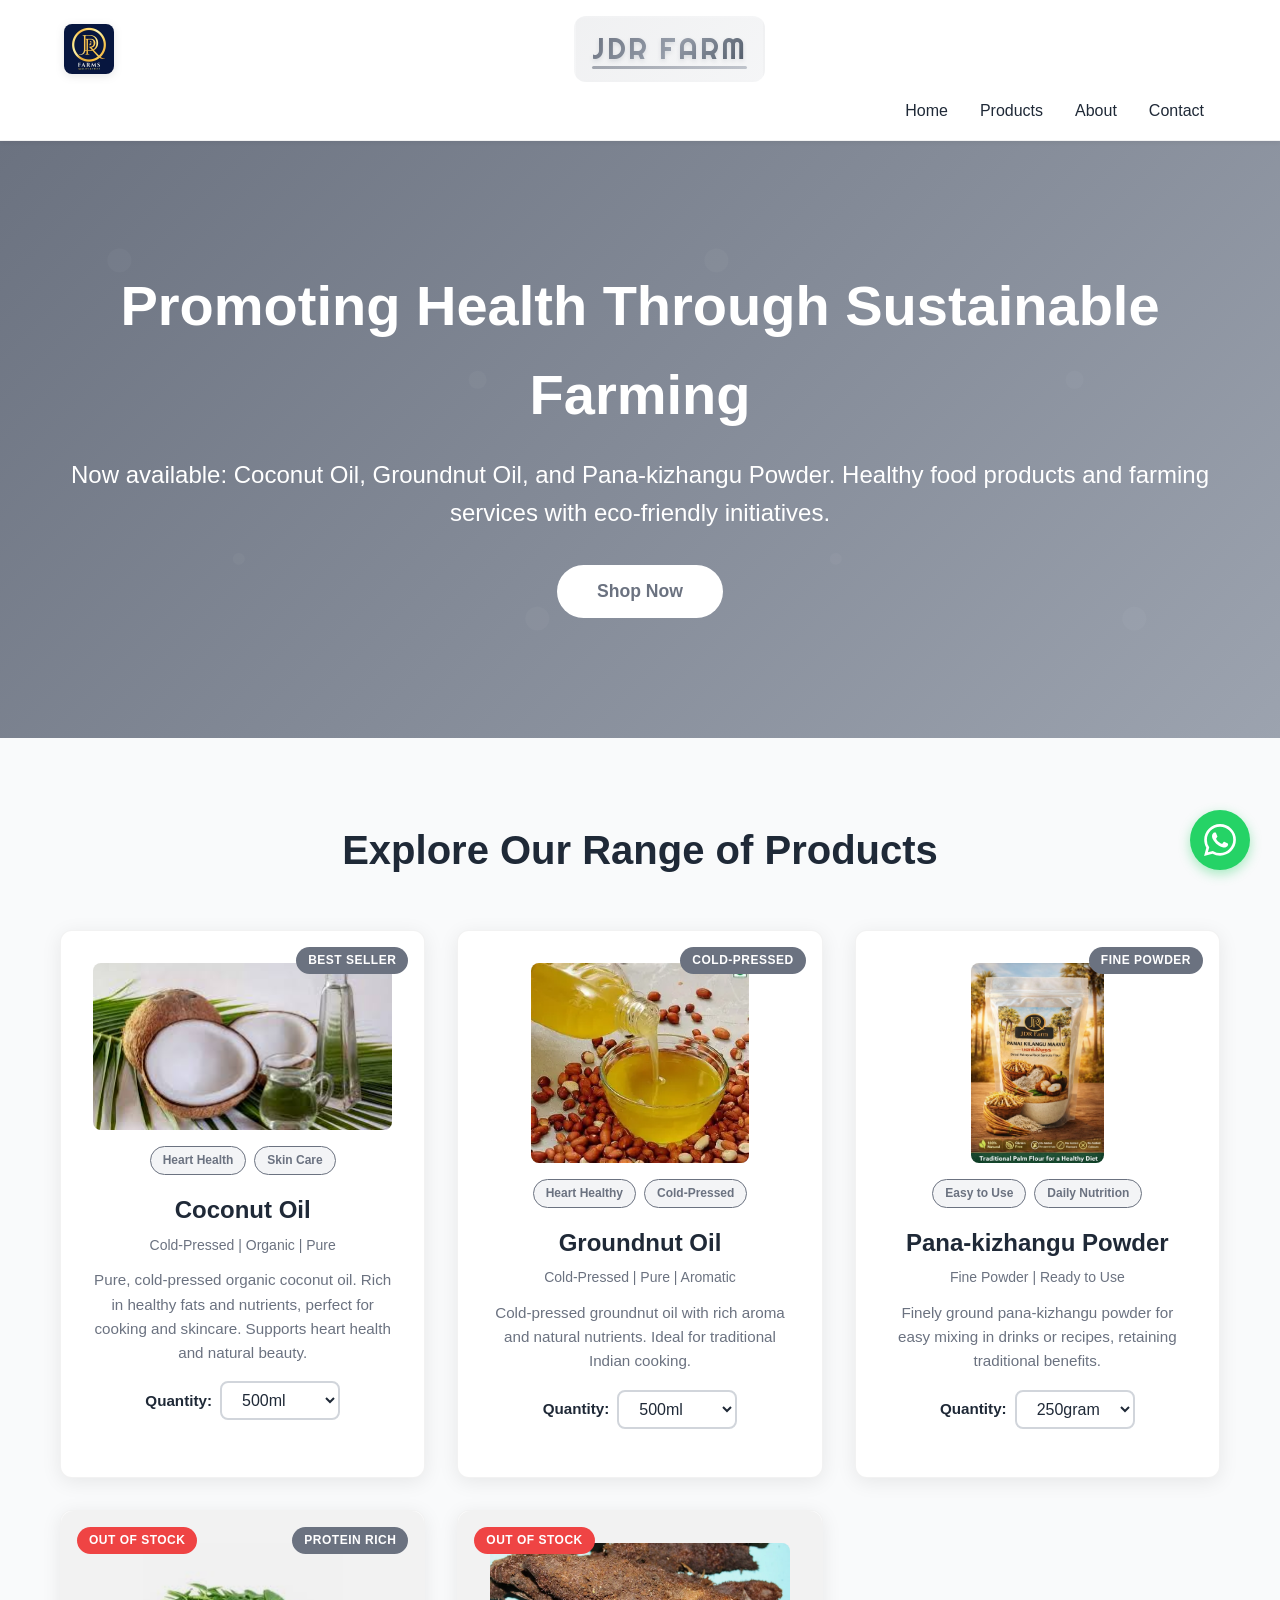
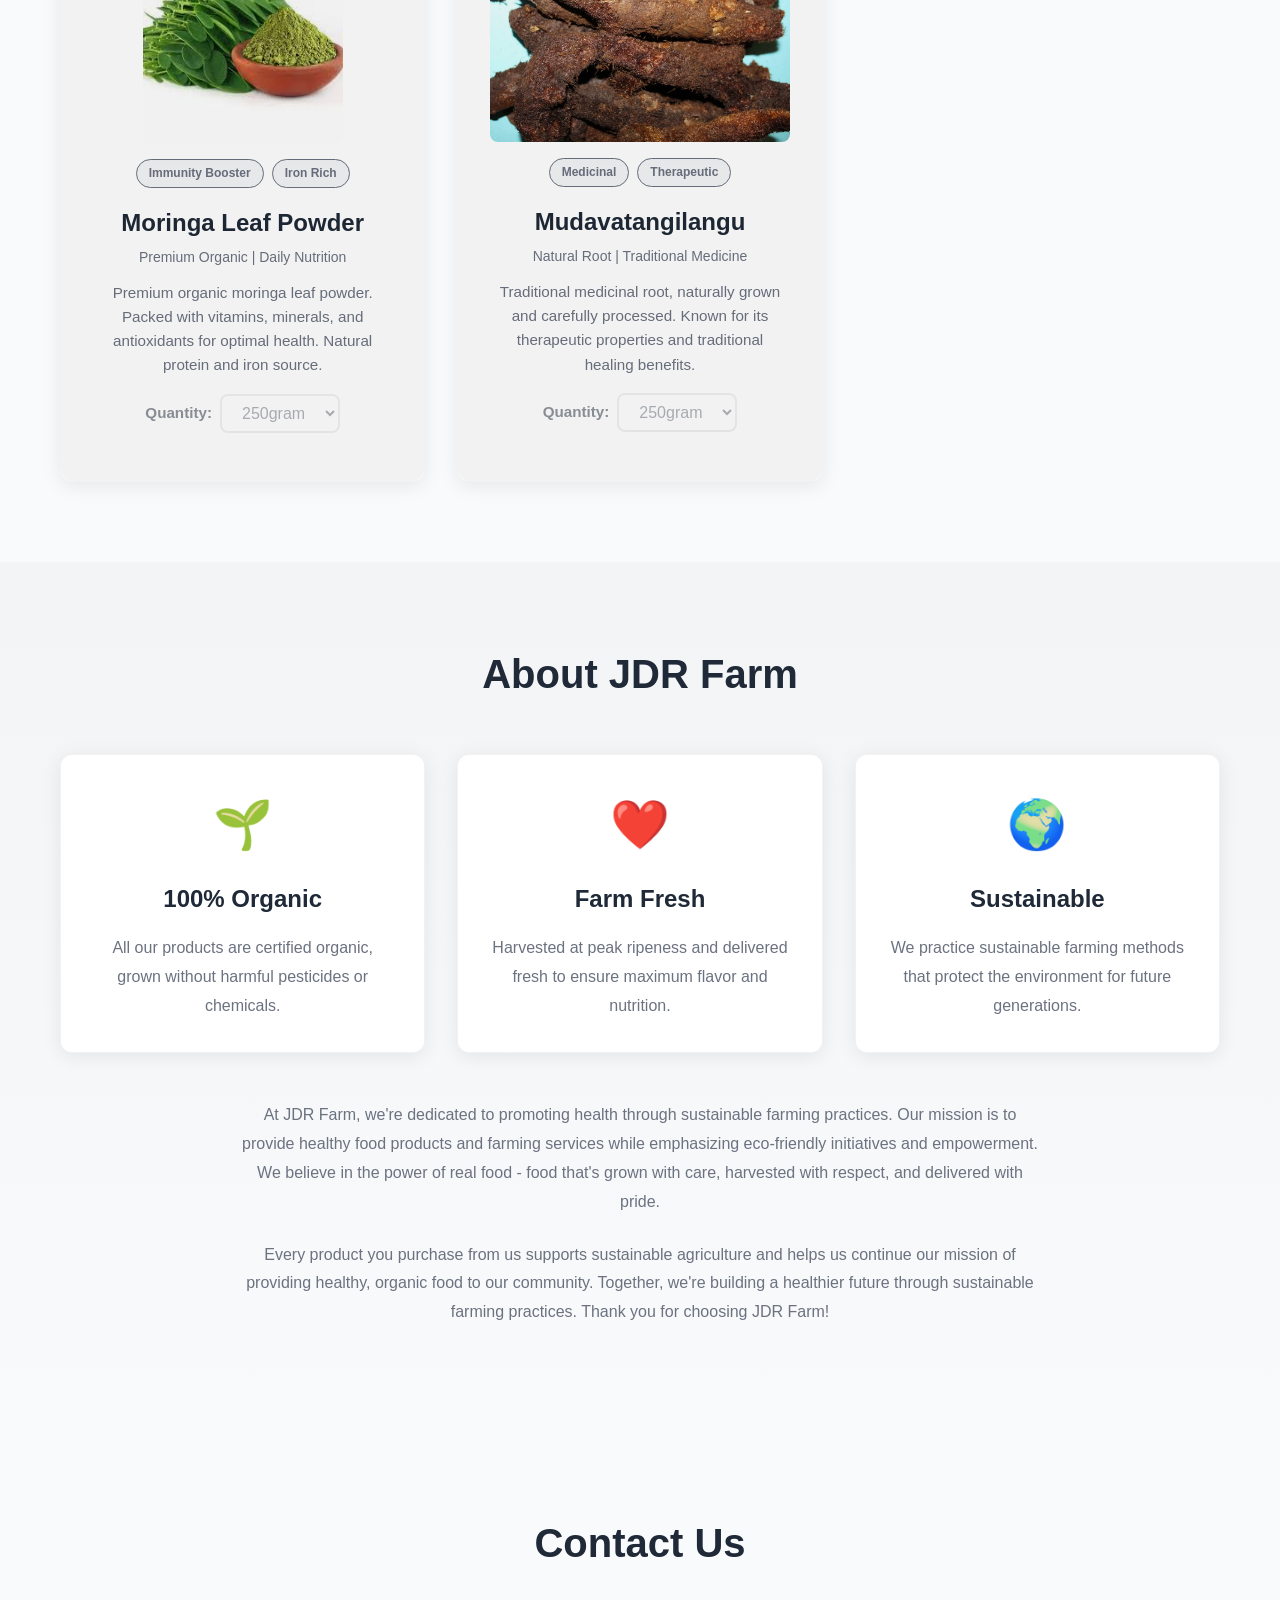
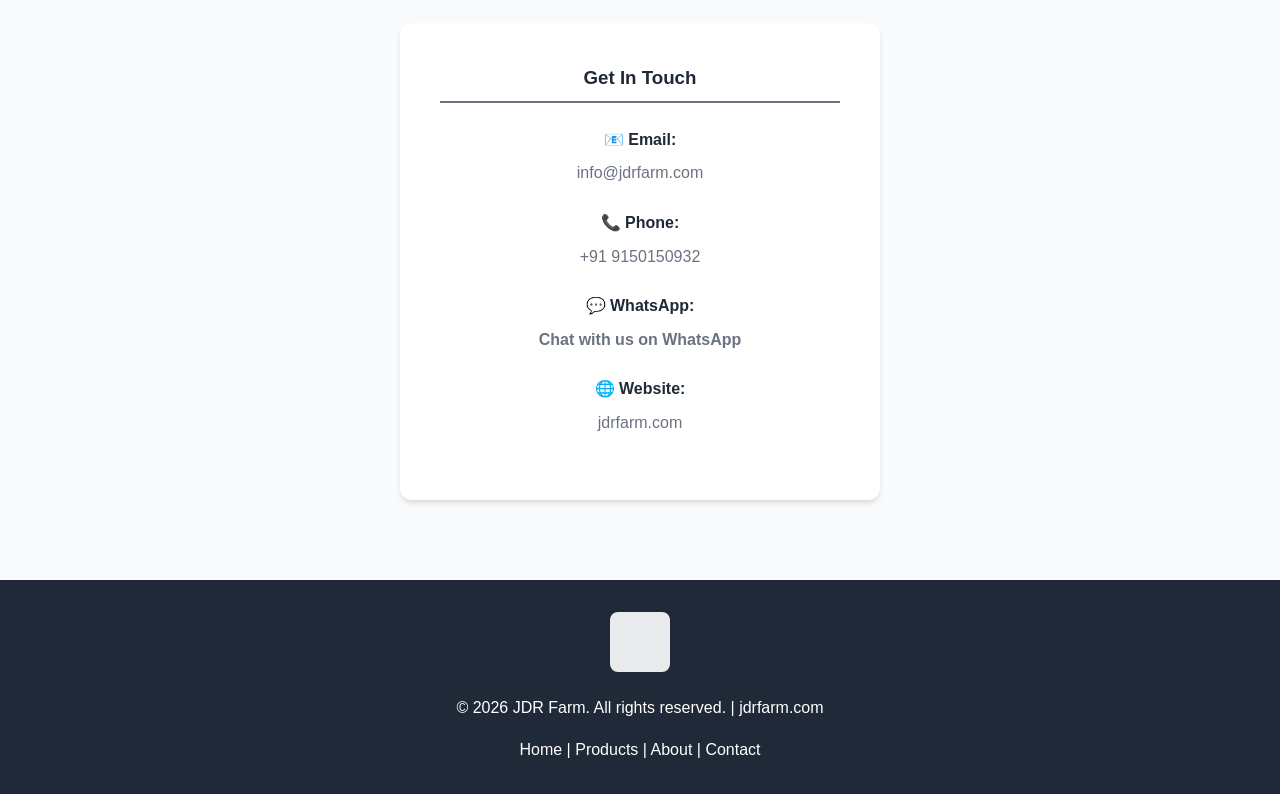
==== commit de523e20: "Remove Chia Seeds from product list" ====
--- a/index.html
+++ b/index.html
@@ -3,8 +3,8 @@
 <head>
     <meta charset="UTF-8">
     <meta name="viewport" content="width=device-width, initial-scale=1.0">
-    <meta name="description" content="JDR Farm - Premium organic food products including Coconut Oil, Groundnut Oil, Pana-kizhangu Powder, and Chia Seeds (coming soon). Promoting health through sustainable farming.">
-    <meta name="keywords" content="organic food, coconut oil, chia seeds, groundnut oil, panakizhangu, organic products, sustainable farming, jdrfarm, palani">
+    <meta name="description" content="JDR Farm - Premium organic food products including Coconut Oil, Groundnut Oil, and Pana-kizhangu Powder. Promoting health through sustainable farming.">
+    <meta name="keywords" content="organic food, coconut oil, groundnut oil, panakizhangu, organic products, sustainable farming, jdrfarm, palani">
     <meta name="author" content="JDR Farm">
     <link rel="canonical" href="https://jdrfarm.com/">
     <meta http-equiv="Content-Security-Policy" content="upgrade-insecure-requests">
@@ -111,26 +111,6 @@
                         </select>
                     </div>
                 </div>
-                <div class="product-card coming-soon">
-                    <div class="product-badge">Superfood</div>
-                    <div class="coming-soon-badge">Coming Soon</div>
-                    <div class="product-image">
-                        <img src="image/chia-seeds.png" alt="Chia Seeds" class="product-img">
-                    </div>
-                    <div class="product-benefits">
-                        <span class="benefit-tag">Omega-3 &amp; Fibre</span>
-                        <span class="benefit-tag">Plant Protein</span>
-                    </div>
-                    <h3>Chia Seeds</h3>
-                    <p class="product-subtitle">Nutrient-rich | Salvia hispanica</p>
-                    <p class="product-description">Premium chia seeds—rich in fibre, protein, and healthy fats. Perfect for smoothies, yogurt, and baking. Pack sizes will be announced when stock arrives.</p>
-                    <div class="quantity-selector" style="opacity: 0.5;">
-                        <label for="chia-seeds-quantity">Quantity:</label>
-                        <select id="chia-seeds-quantity" class="product-quantity" data-product-type="other" disabled>
-                            <option value="">Coming soon</option>
-                        </select>
-                    </div>
-                </div>
                 <div class="product-card out-of-stock">
                     <div class="product-badge">Protein Rich</div>
                     <div class="out-of-stock-badge">Out of Stock</div>
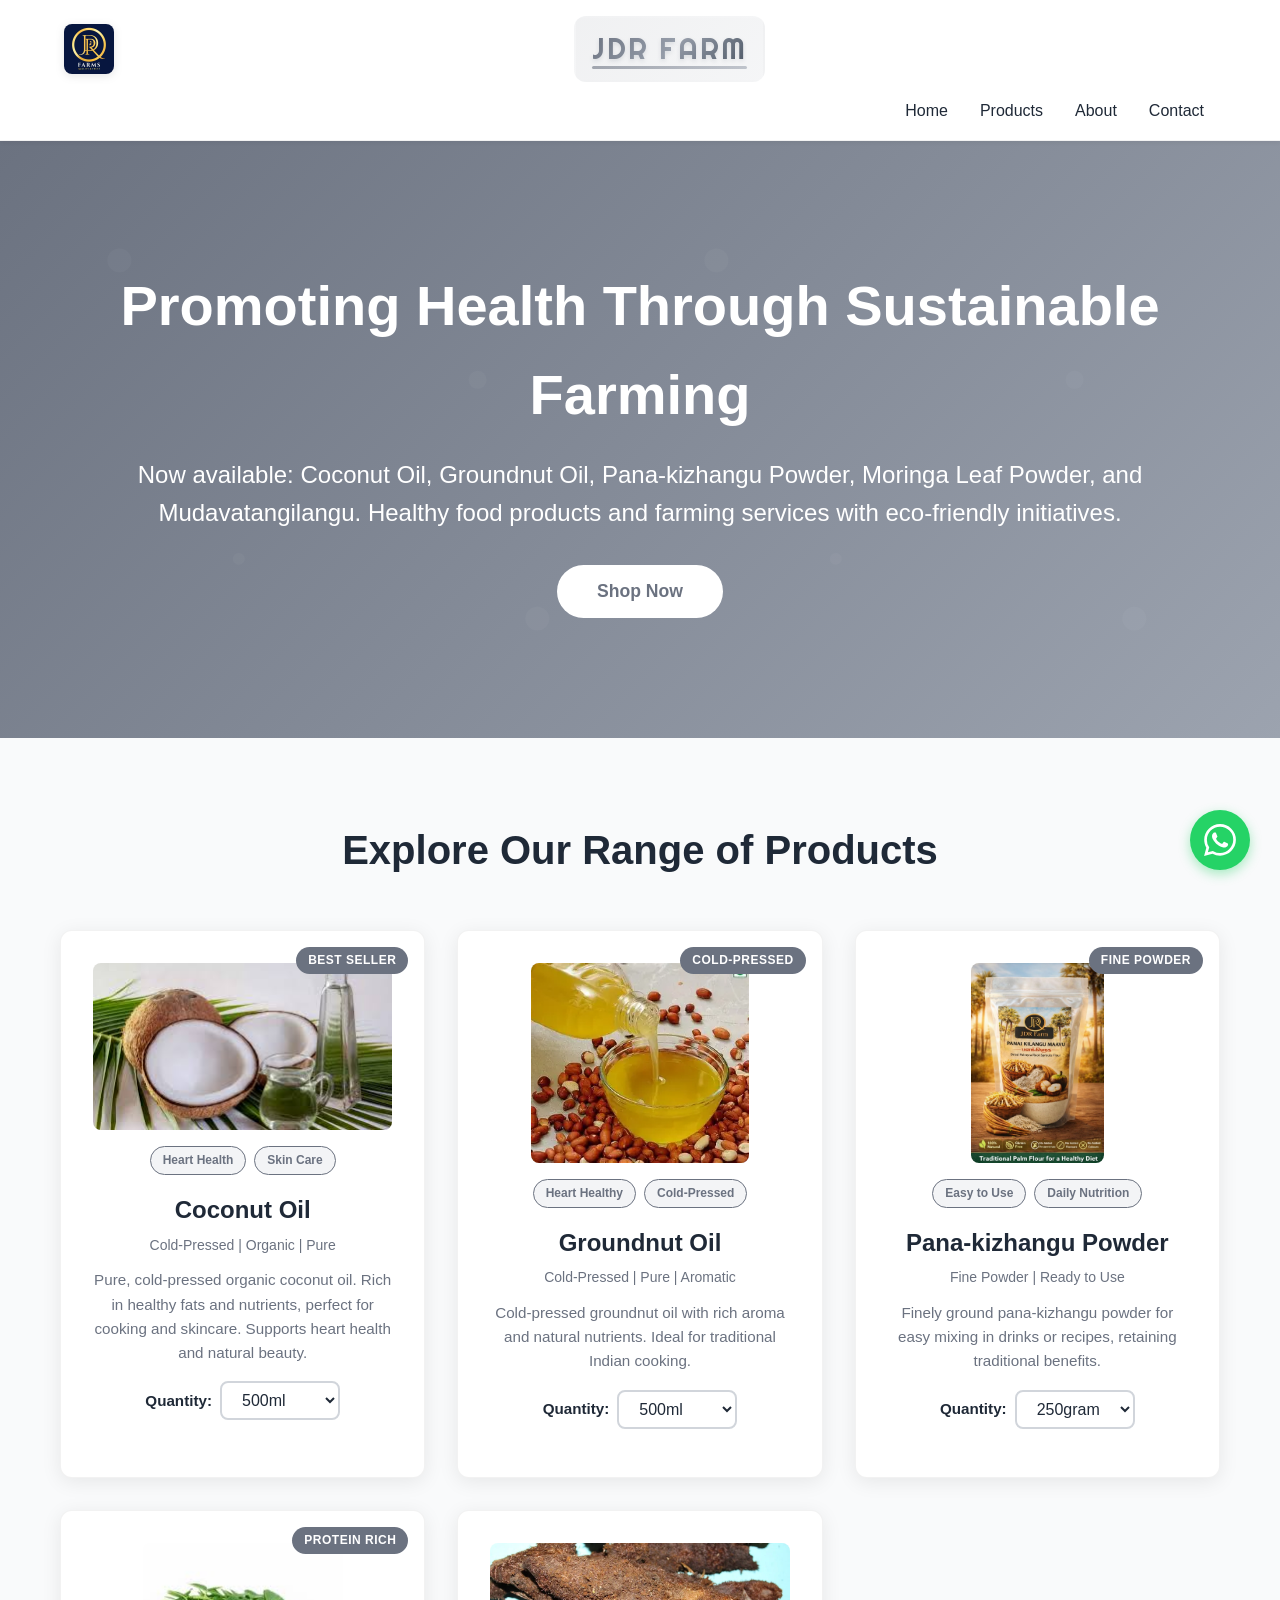
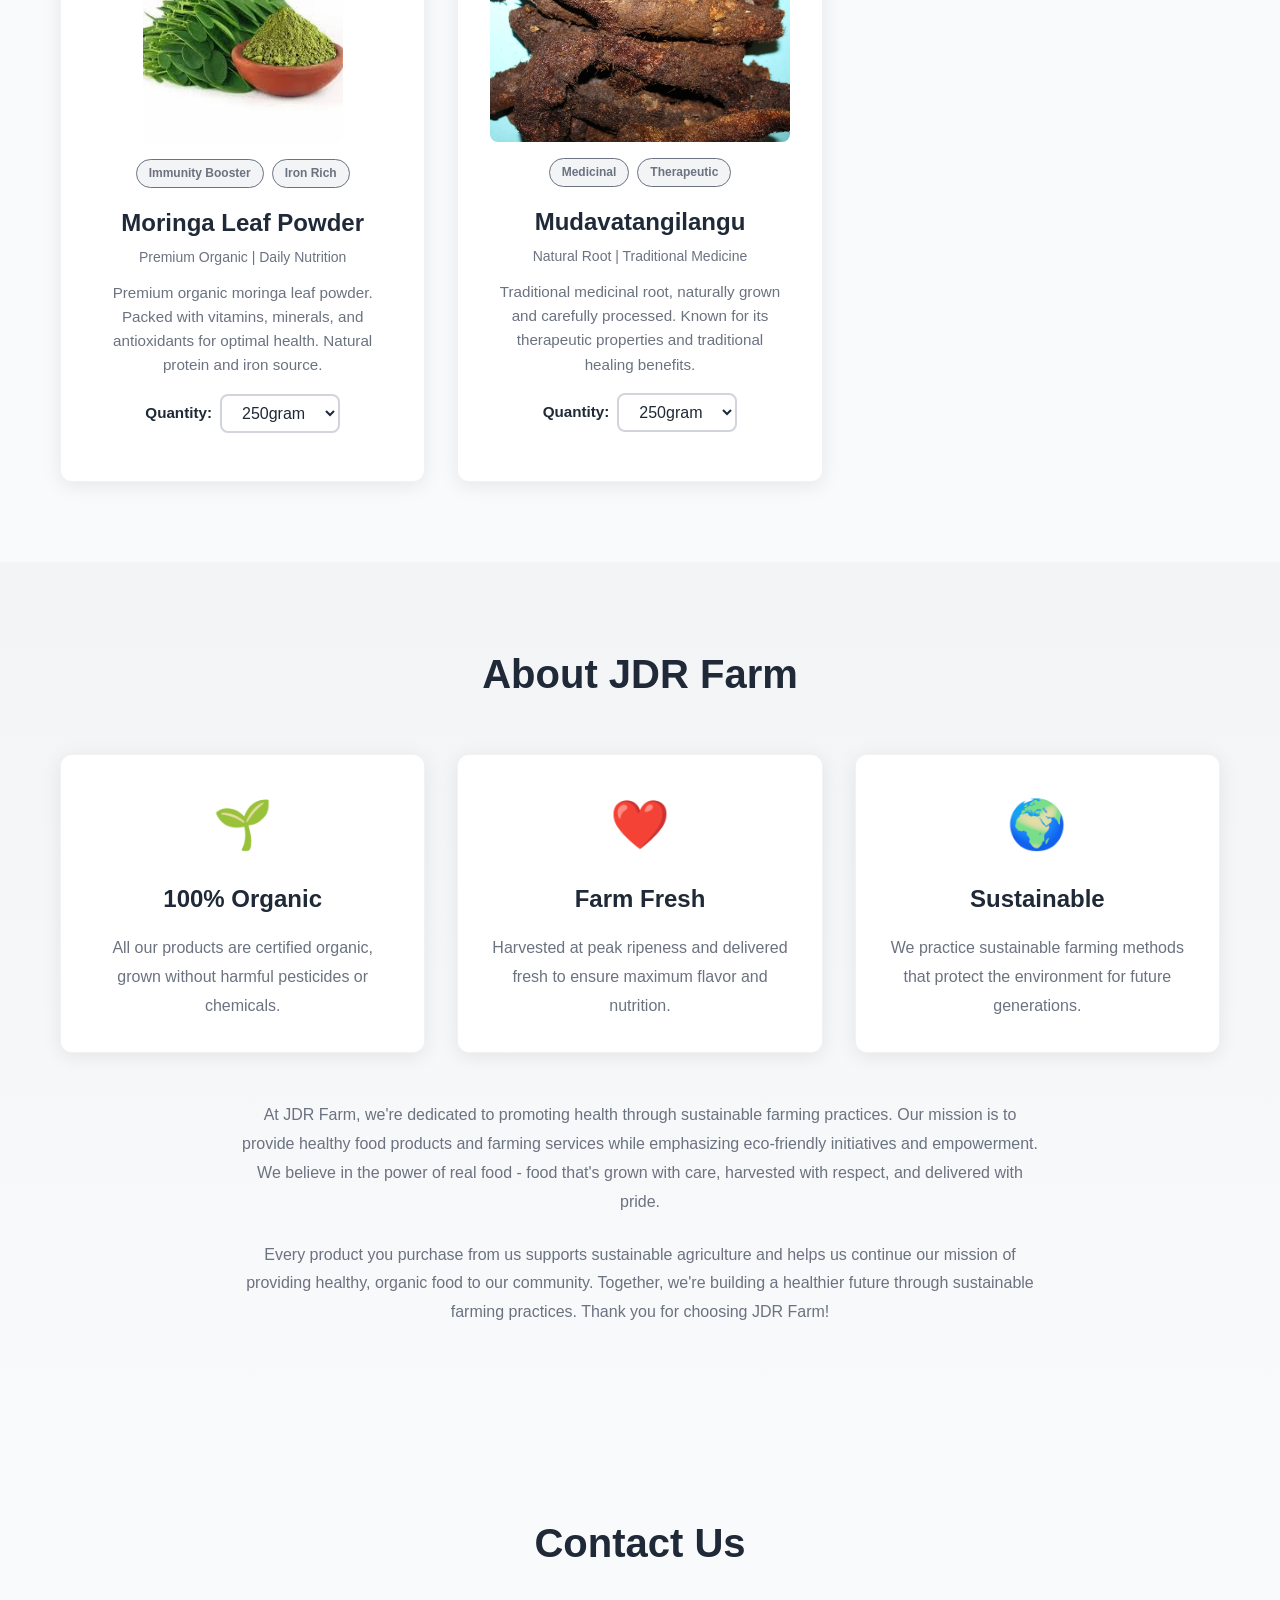
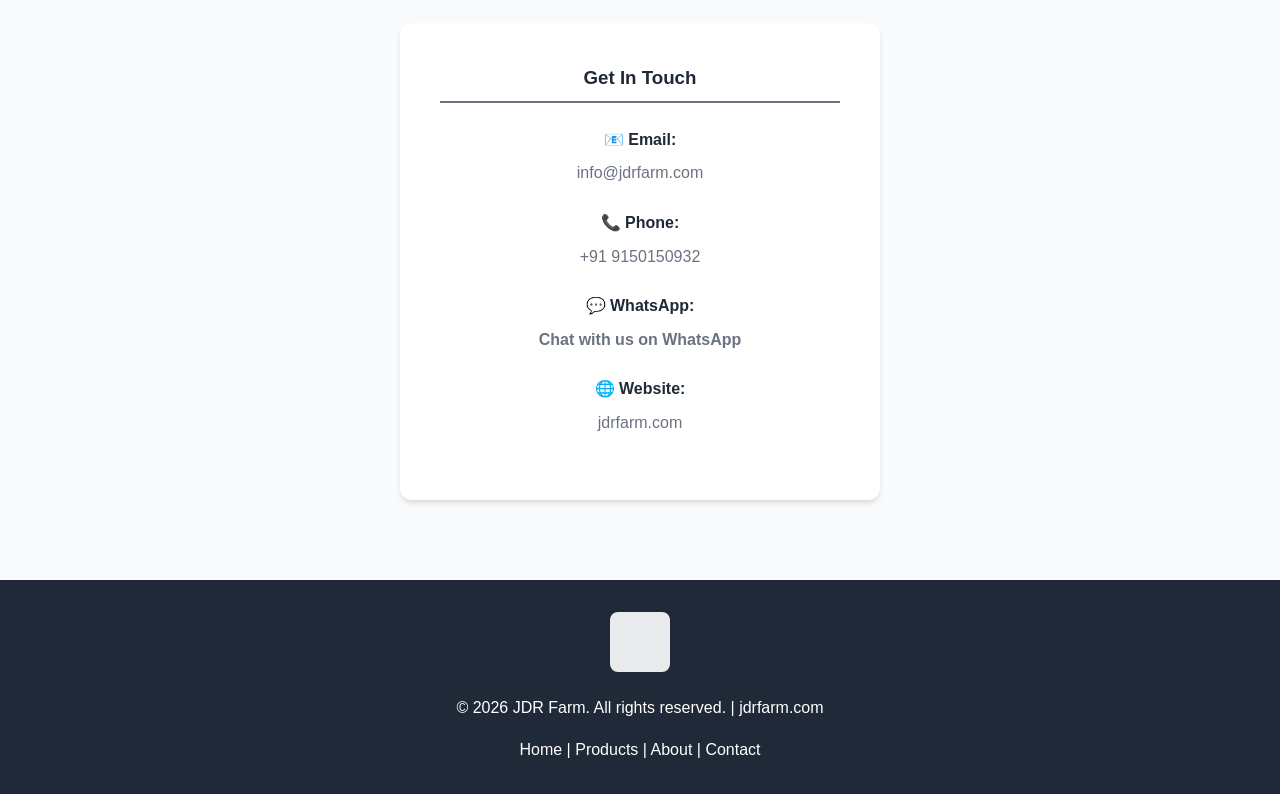
==== commit d9daa9dc: "Remove Out of Stock labels and restore normal product display" ====
--- a/index.html
+++ b/index.html
@@ -111,9 +111,8 @@
                         </select>
                     </div>
                 </div>
-                <div class="product-card out-of-stock">
+                <div class="product-card">
                     <div class="product-badge">Protein Rich</div>
-                    <div class="out-of-stock-badge">Out of Stock</div>
                     <div class="product-image">
                         <img src="image/download.jpg" alt="Moringa Leaf Powder" class="product-img">
                     </div>
@@ -124,17 +123,16 @@
                     <h3 data-translate="products.moringa.name">Moringa Leaf Powder</h3>
                     <p class="product-subtitle" data-translate="products.moringa.subtitle">Premium Organic | Daily Nutrition</p>
                     <p class="product-description" data-translate="products.moringa.description">Premium organic moringa leaf powder. Packed with vitamins, minerals, and antioxidants for optimal health. Natural protein and iron source.</p>
-                    <div class="quantity-selector" style="opacity: 0.5;">
+                    <div class="quantity-selector">
                         <label for="moringa-quantity" data-translate="products.quantity">Quantity:</label>
-                        <select id="moringa-quantity" class="product-quantity" data-product-type="powder" disabled>
+                        <select id="moringa-quantity" class="product-quantity" data-product-type="powder">
                             <option value="250gram">250gram</option>
                             <option value="500gram">500gram</option>
                             <option value="1kg">1kg</option>
                         </select>
                     </div>
                 </div>
-                <div class="product-card out-of-stock">
-                    <div class="out-of-stock-badge">Out of Stock</div>
+                <div class="product-card">
                     <div class="product-image">
                         <img src="image/1 (2).webp" alt="Mudavatangilangu" class="product-img">
                     </div>
@@ -145,9 +143,9 @@
                     <h3 data-translate="products.mudavatangilangu.name">Mudavatangilangu</h3>
                     <p class="product-subtitle" data-translate="products.mudavatangilangu.subtitle">Natural Root | Traditional Medicine</p>
                     <p class="product-description" data-translate="products.mudavatangilangu.description">Traditional medicinal root, naturally grown and carefully processed. Known for its therapeutic properties and traditional healing benefits.</p>
-                    <div class="quantity-selector" style="opacity: 0.5;">
+                    <div class="quantity-selector">
                         <label for="mudavatangilangu-quantity" data-translate="products.quantity">Quantity:</label>
-                        <select id="mudavatangilangu-quantity" class="product-quantity" data-product-type="other" disabled>
+                        <select id="mudavatangilangu-quantity" class="product-quantity" data-product-type="other">
                             <option value="250gram">250gram</option>
                             <option value="500gram">500gram</option>
                             <option value="1kg">1kg</option>
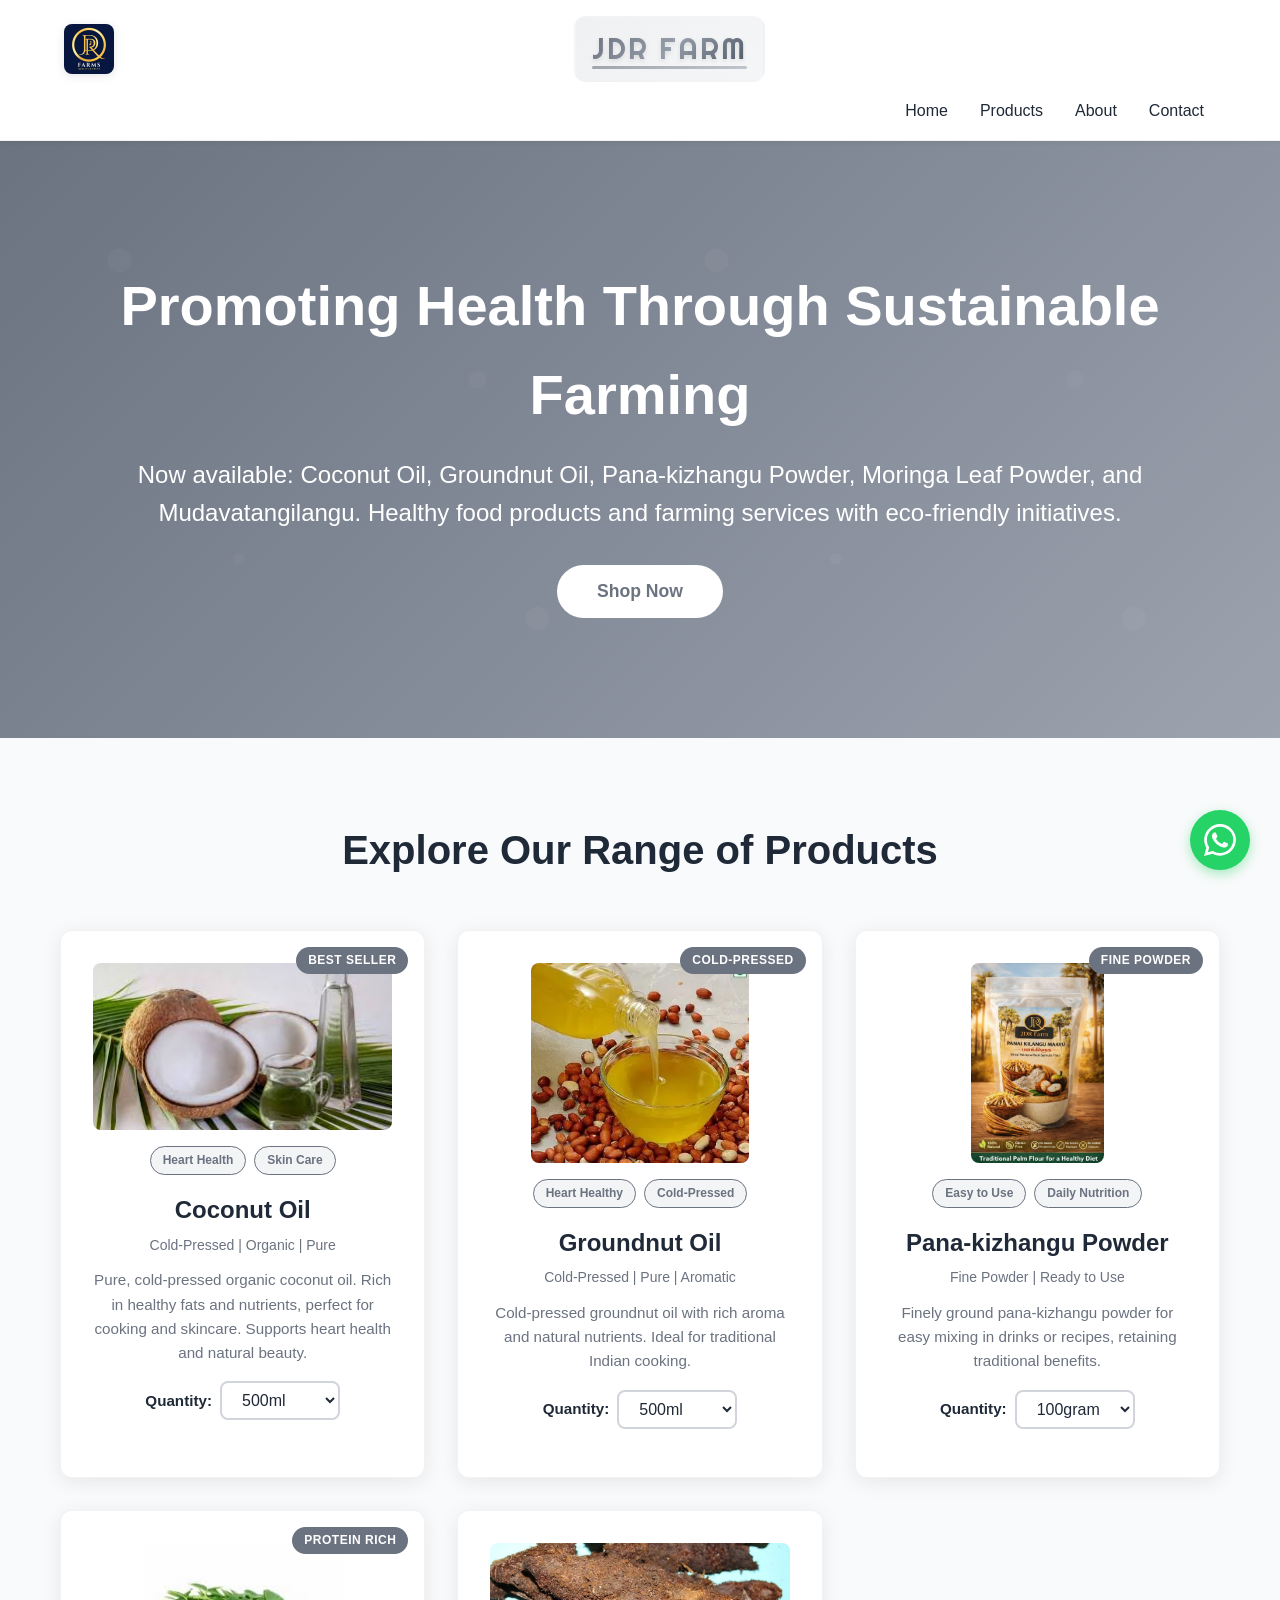
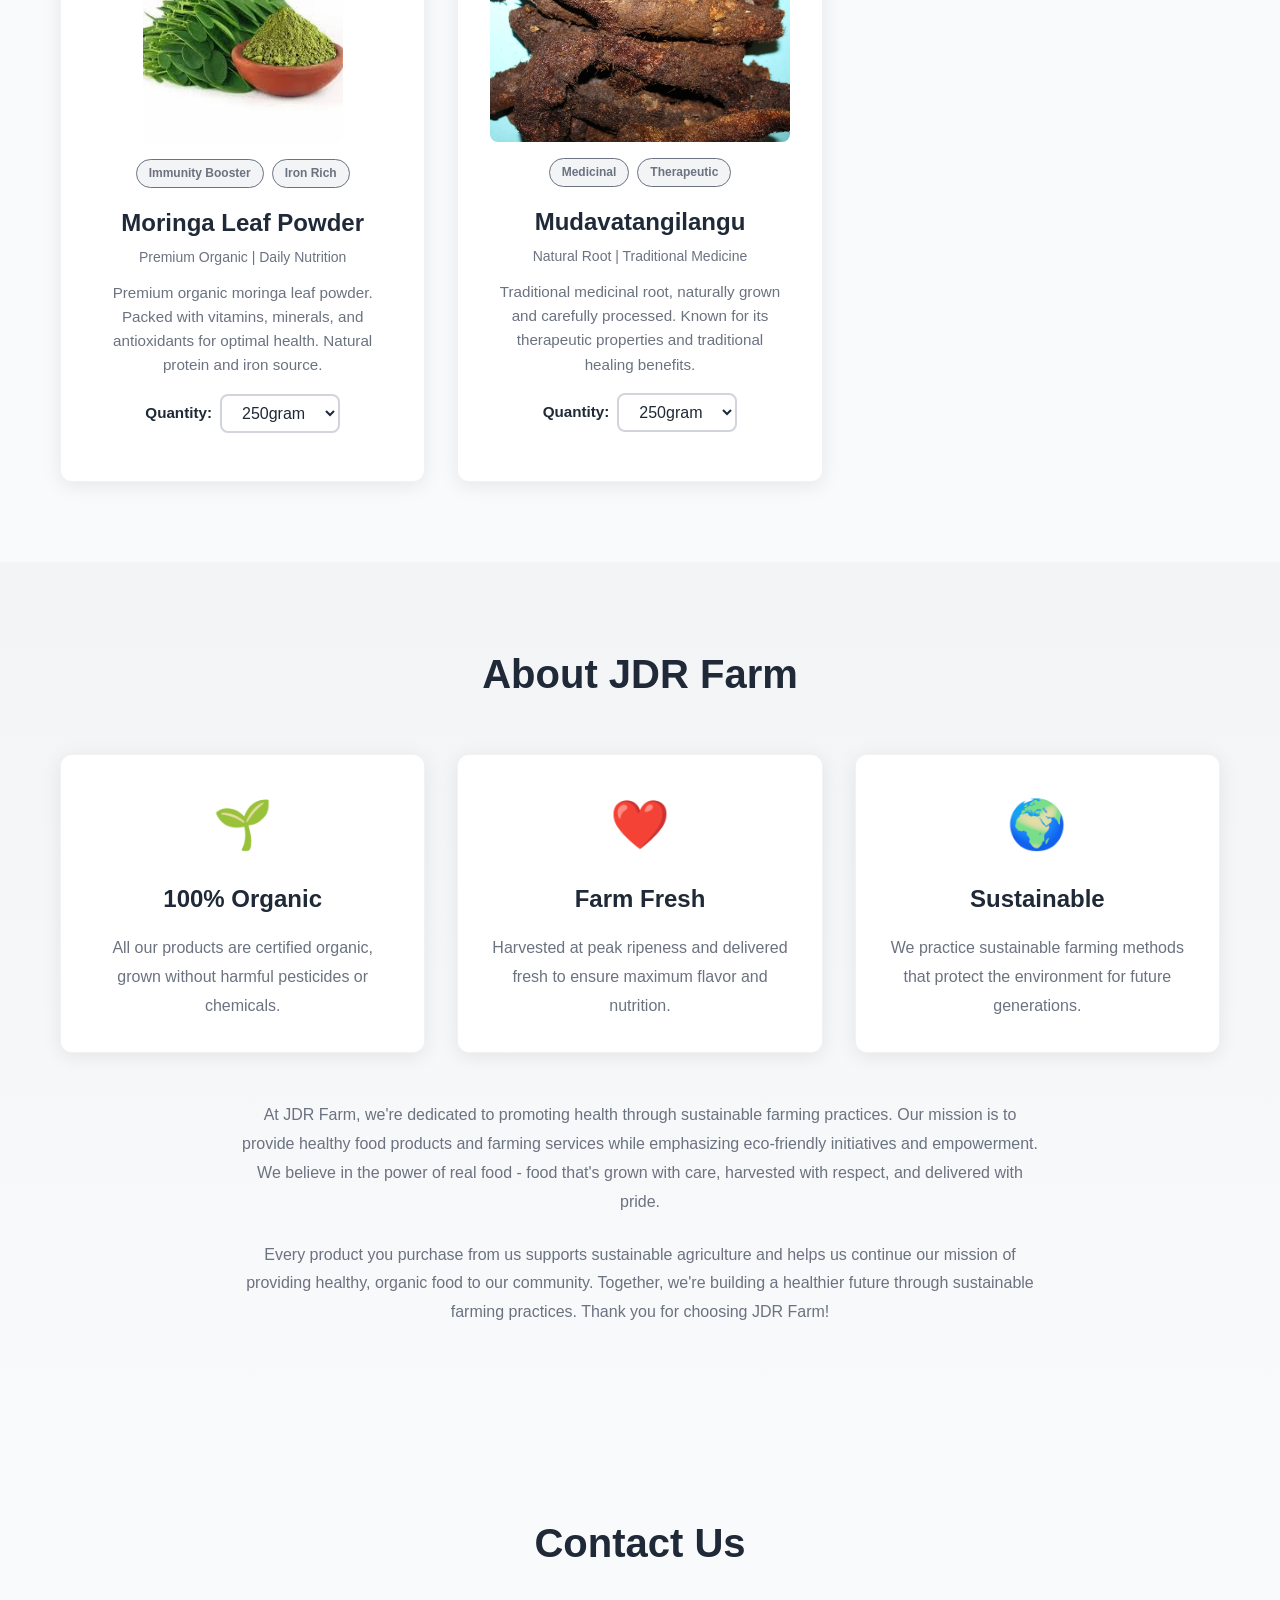
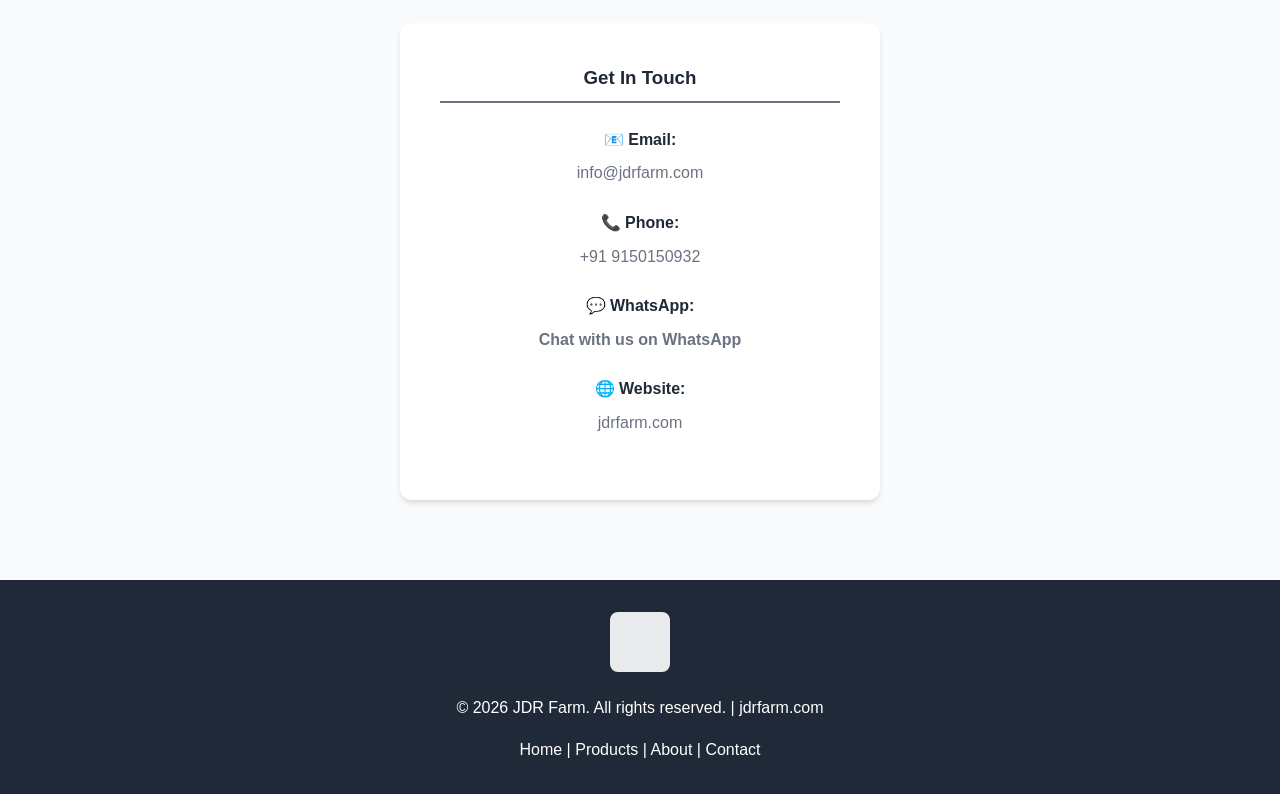
==== commit 8b86aa4a: "Add 100gram option to Pana-kizhangu Powder quantity dropdown" ====
--- a/index.html
+++ b/index.html
@@ -105,6 +105,7 @@
                     <div class="quantity-selector">
                         <label for="panakizhangu-powder-quantity" data-translate="products.quantity">Quantity:</label>
                         <select id="panakizhangu-powder-quantity" class="product-quantity" data-product-type="powder">
+                            <option value="100gram">100gram</option>
                             <option value="250gram">250gram</option>
                             <option value="500gram">500gram</option>
                             <option value="1kg">1kg</option>
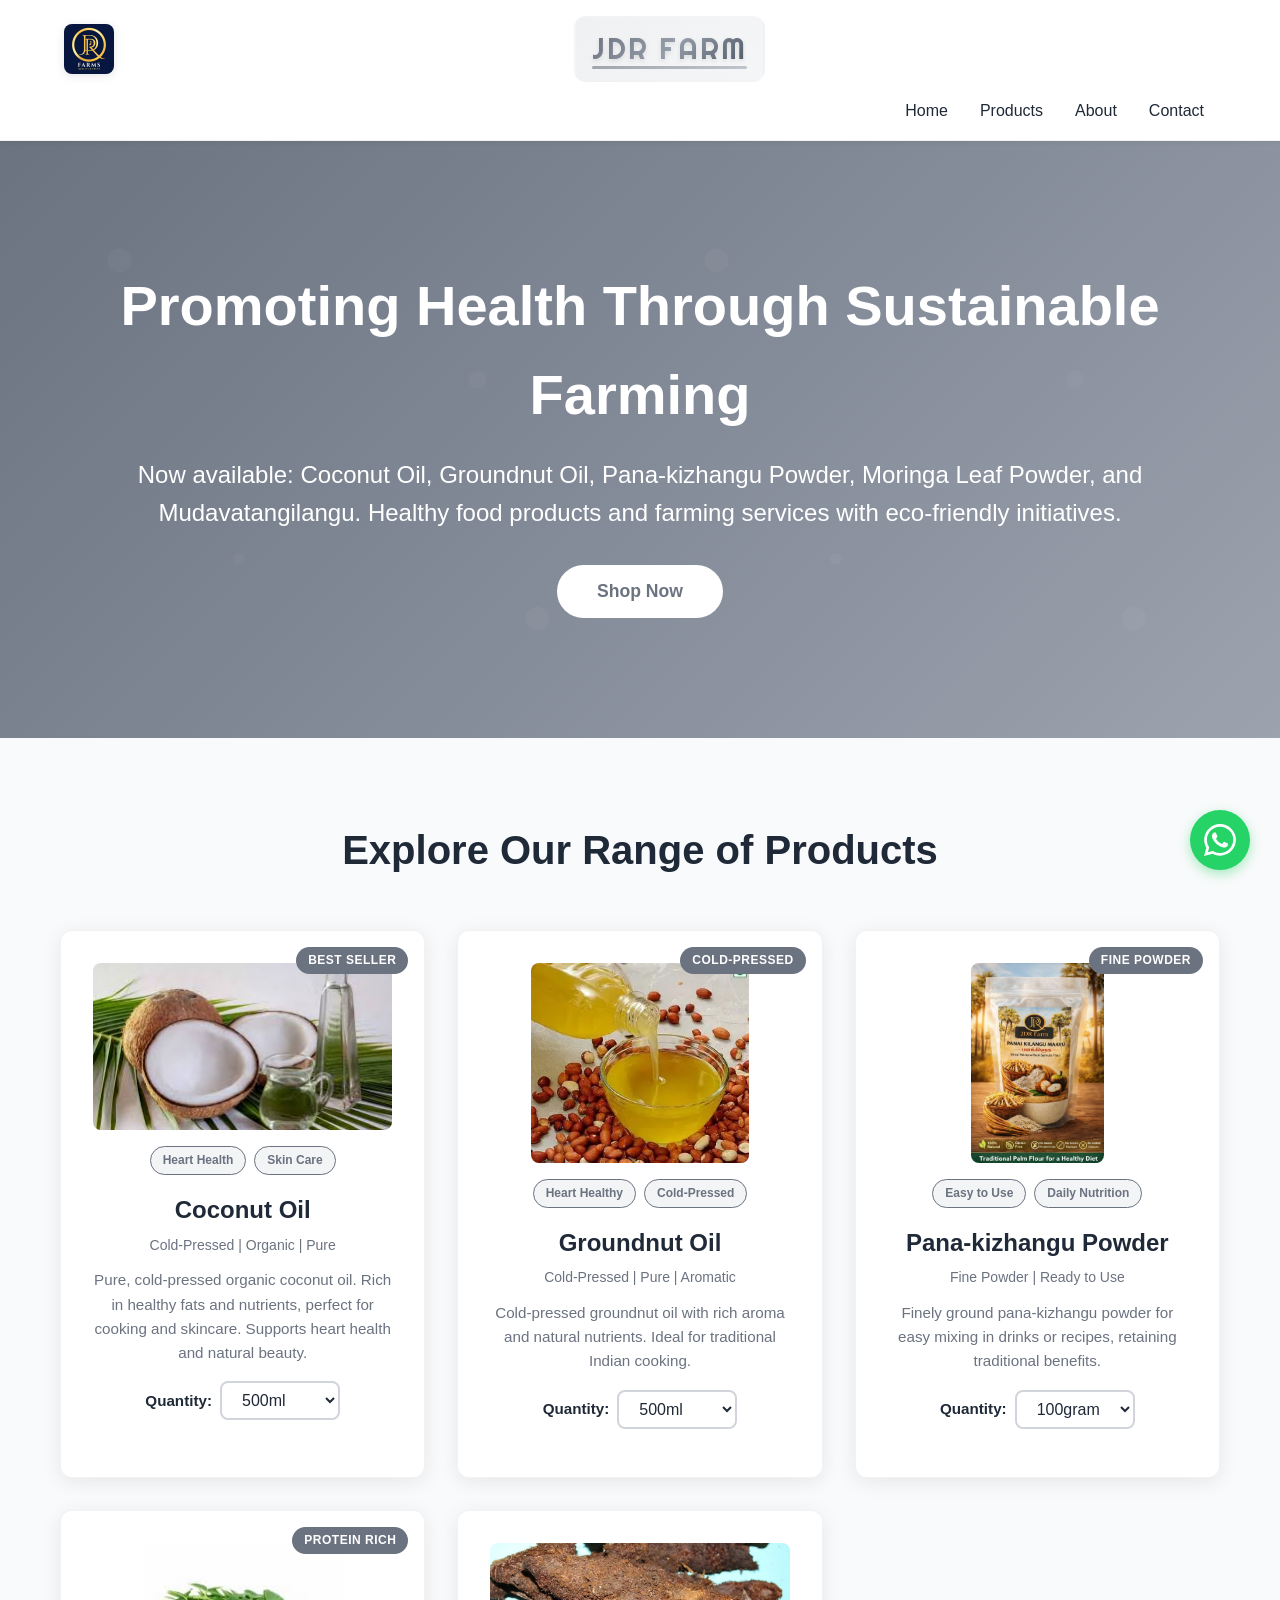
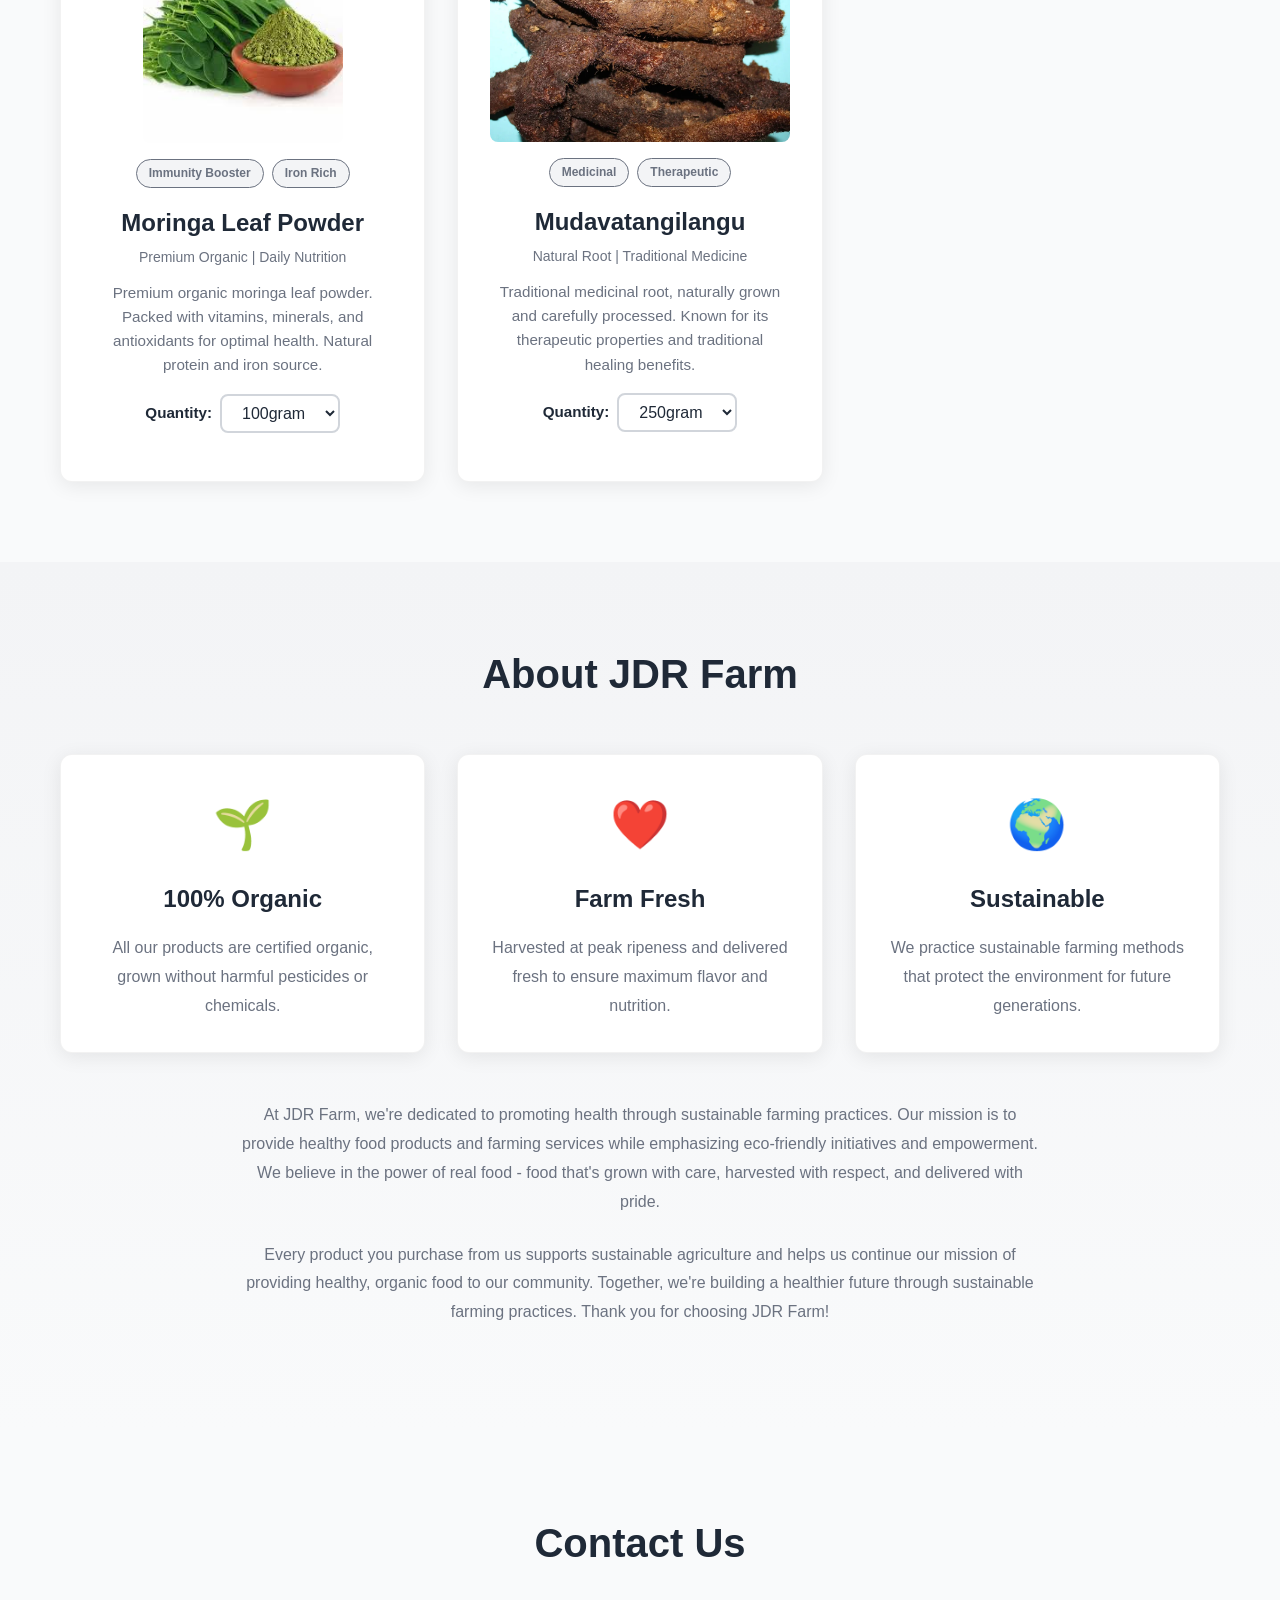
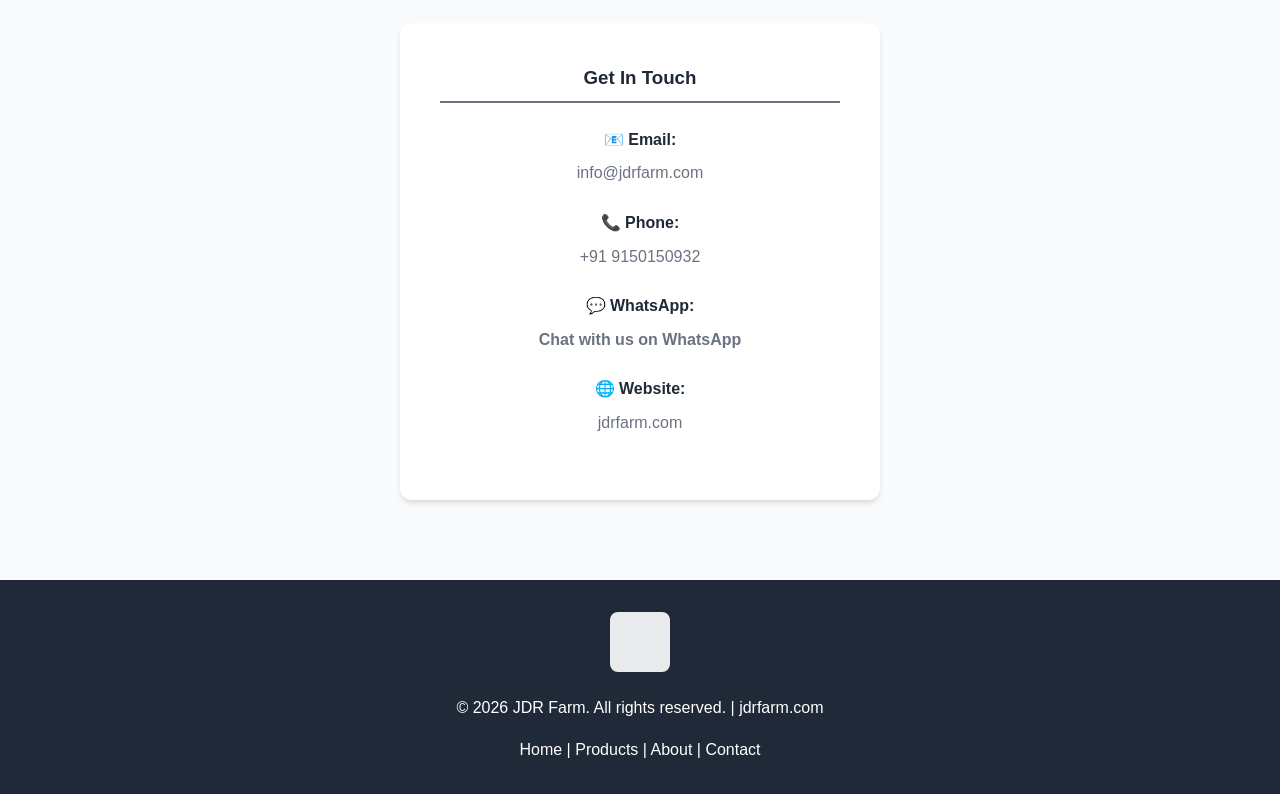
==== commit 7a4419c1: "Add 100gram option to Moringa Leaf Powder quantity dropdown" ====
--- a/index.html
+++ b/index.html
@@ -127,6 +127,7 @@
                     <div class="quantity-selector">
                         <label for="moringa-quantity" data-translate="products.quantity">Quantity:</label>
                         <select id="moringa-quantity" class="product-quantity" data-product-type="powder">
+                            <option value="100gram">100gram</option>
                             <option value="250gram">250gram</option>
                             <option value="500gram">500gram</option>
                             <option value="1kg">1kg</option>
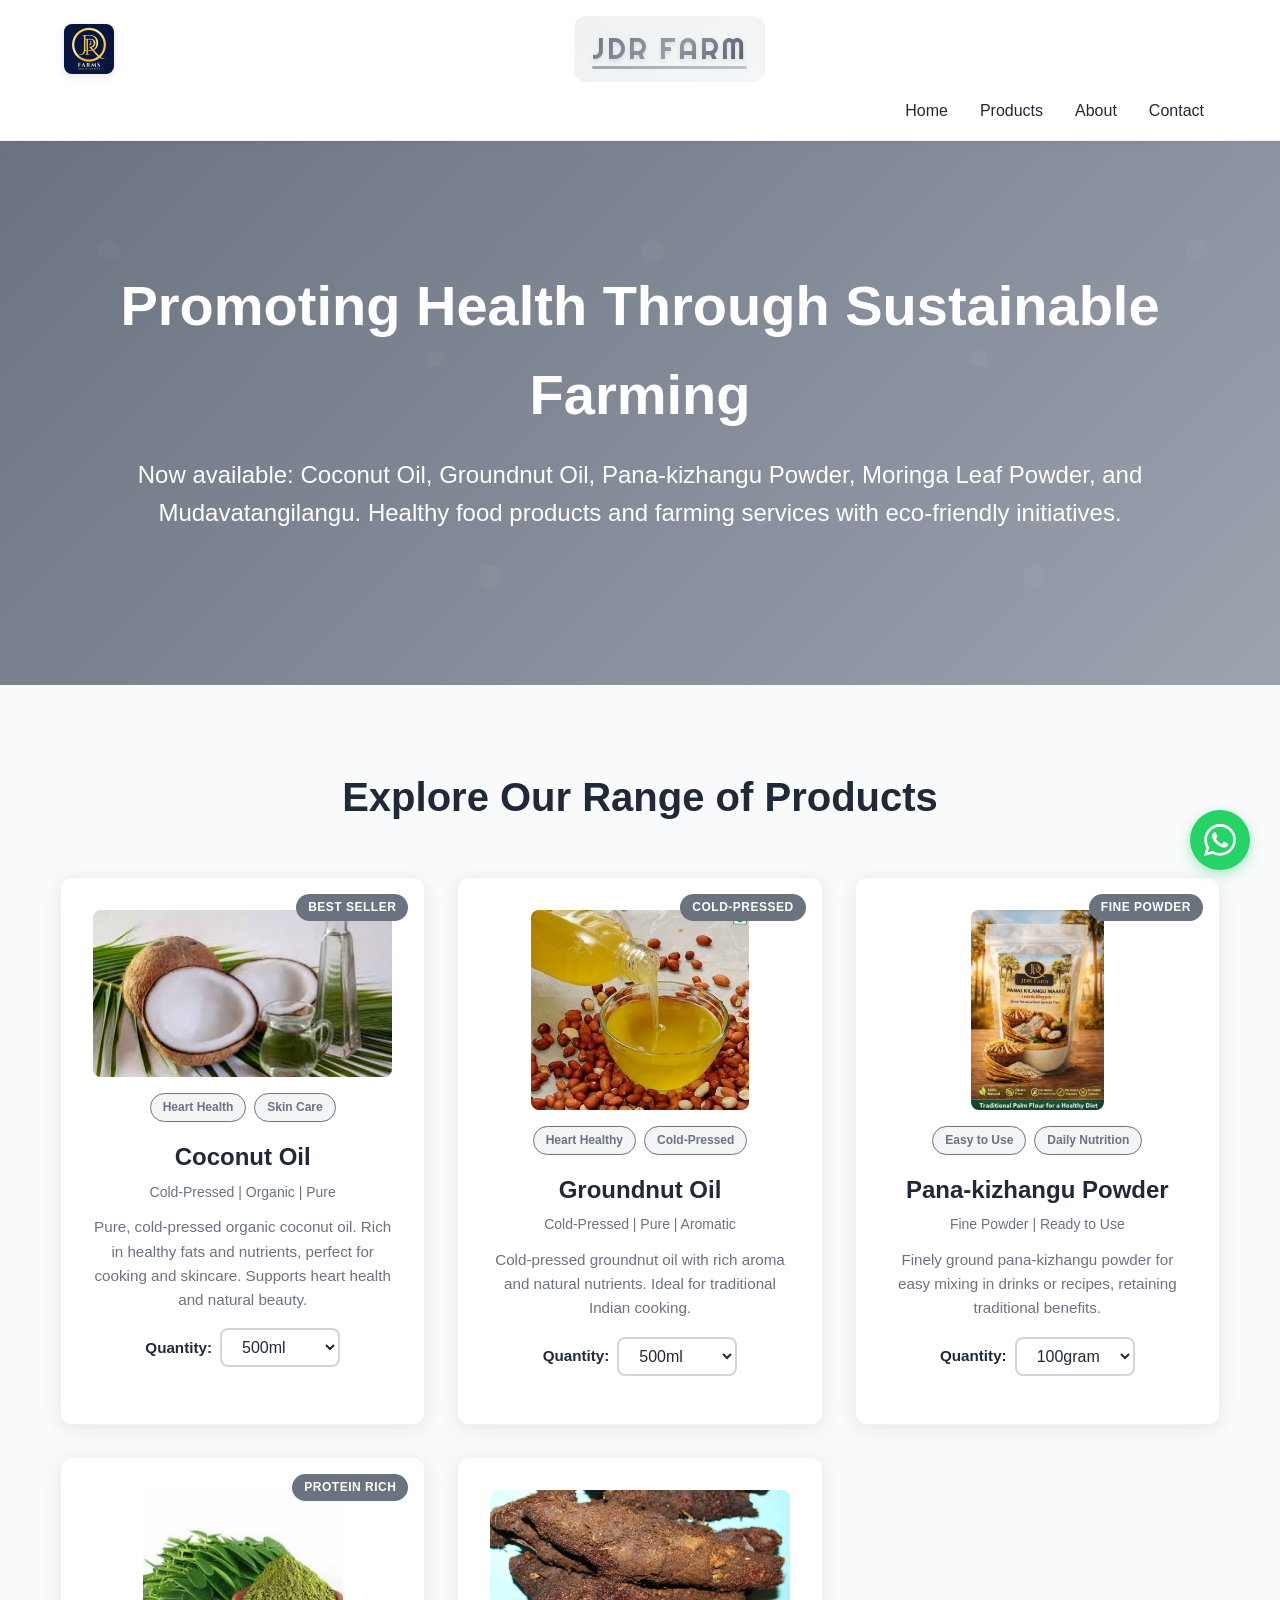
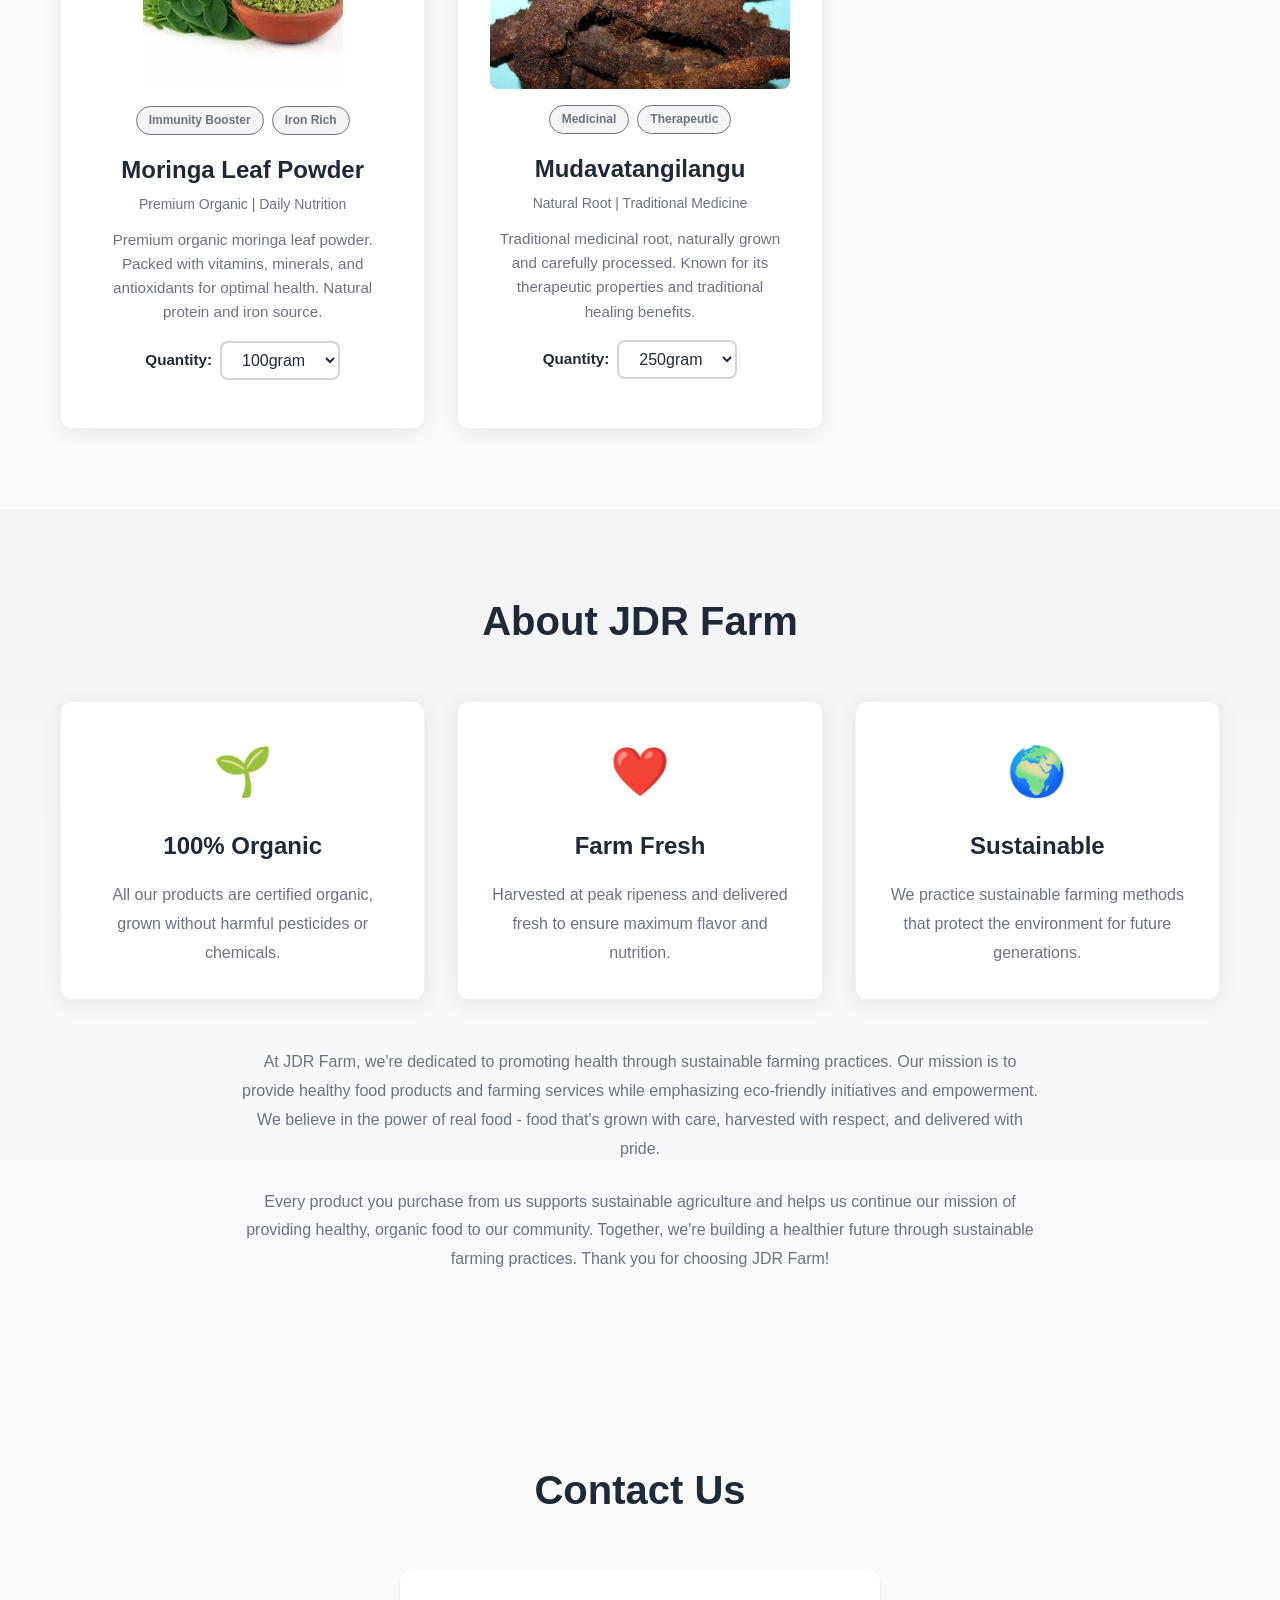
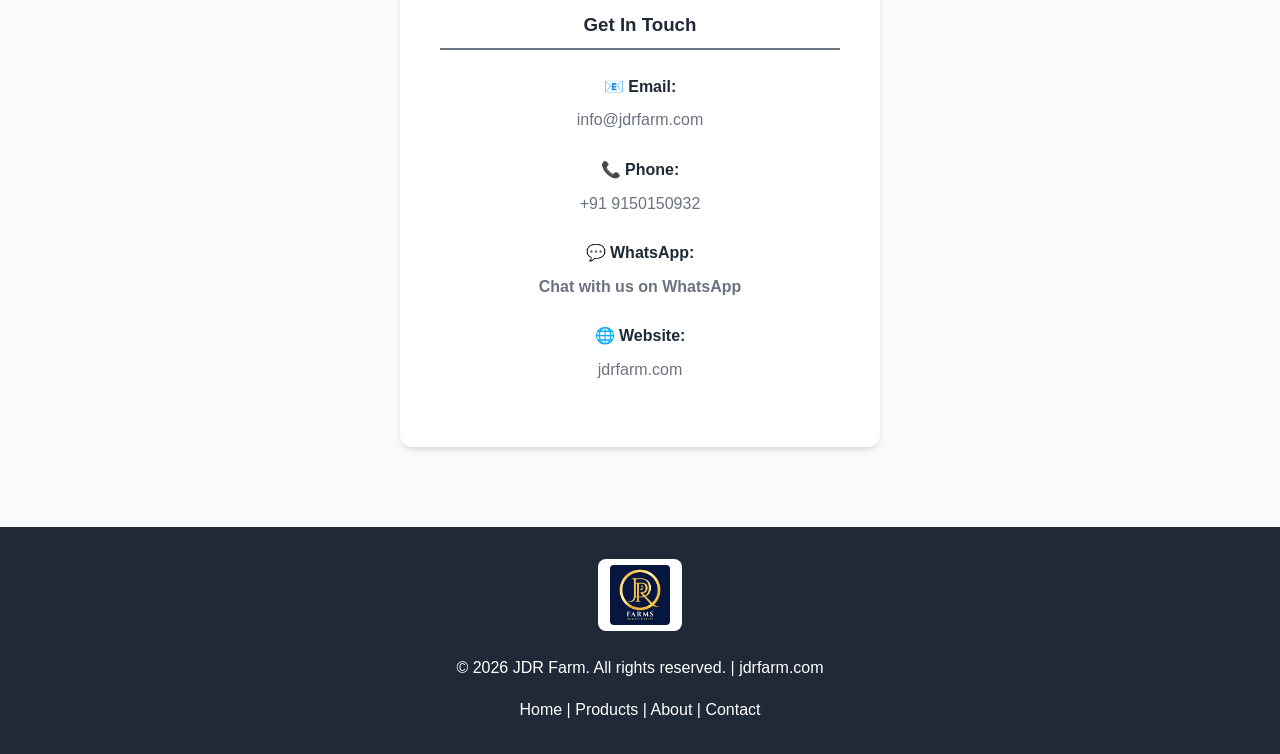
==== commit 2edac96e: "Remove Shop Now button and fix footer logo display. Show the actual JDR Farms logo in the footer ins" ====
--- a/index.html
+++ b/index.html
@@ -41,7 +41,6 @@
         <div class="container">
             <h1 class="hero-title" data-translate="hero.title">Promoting Health Through Sustainable Farming</h1>
             <p class="hero-subtitle" id="heroSubtitle" data-translate="hero.subtitle" aria-live="polite">Healthy food products and farming services with eco-friendly initiatives</p>
-            <button class="cta-button" data-translate="hero.shopNow">Shop Now</button>
         </div>
     </section>
 
--- a/styles.css
+++ b/styles.css
@@ -1142,15 +1142,18 @@
 
 .footer-logo {
     margin-bottom: 1rem;
+    display: inline-block;
+    background: #ffffff;
+    padding: 0.4rem 0.75rem;
+    border-radius: 8px;
 }
 
 .footer-logo-img {
     height: 60px;
     width: auto;
     object-fit: contain;
-    border-radius: 8px;
-    filter: brightness(0) invert(1);
-    opacity: 0.9;
+    border-radius: 4px;
+    display: block;
 }
 
 .footer-links {
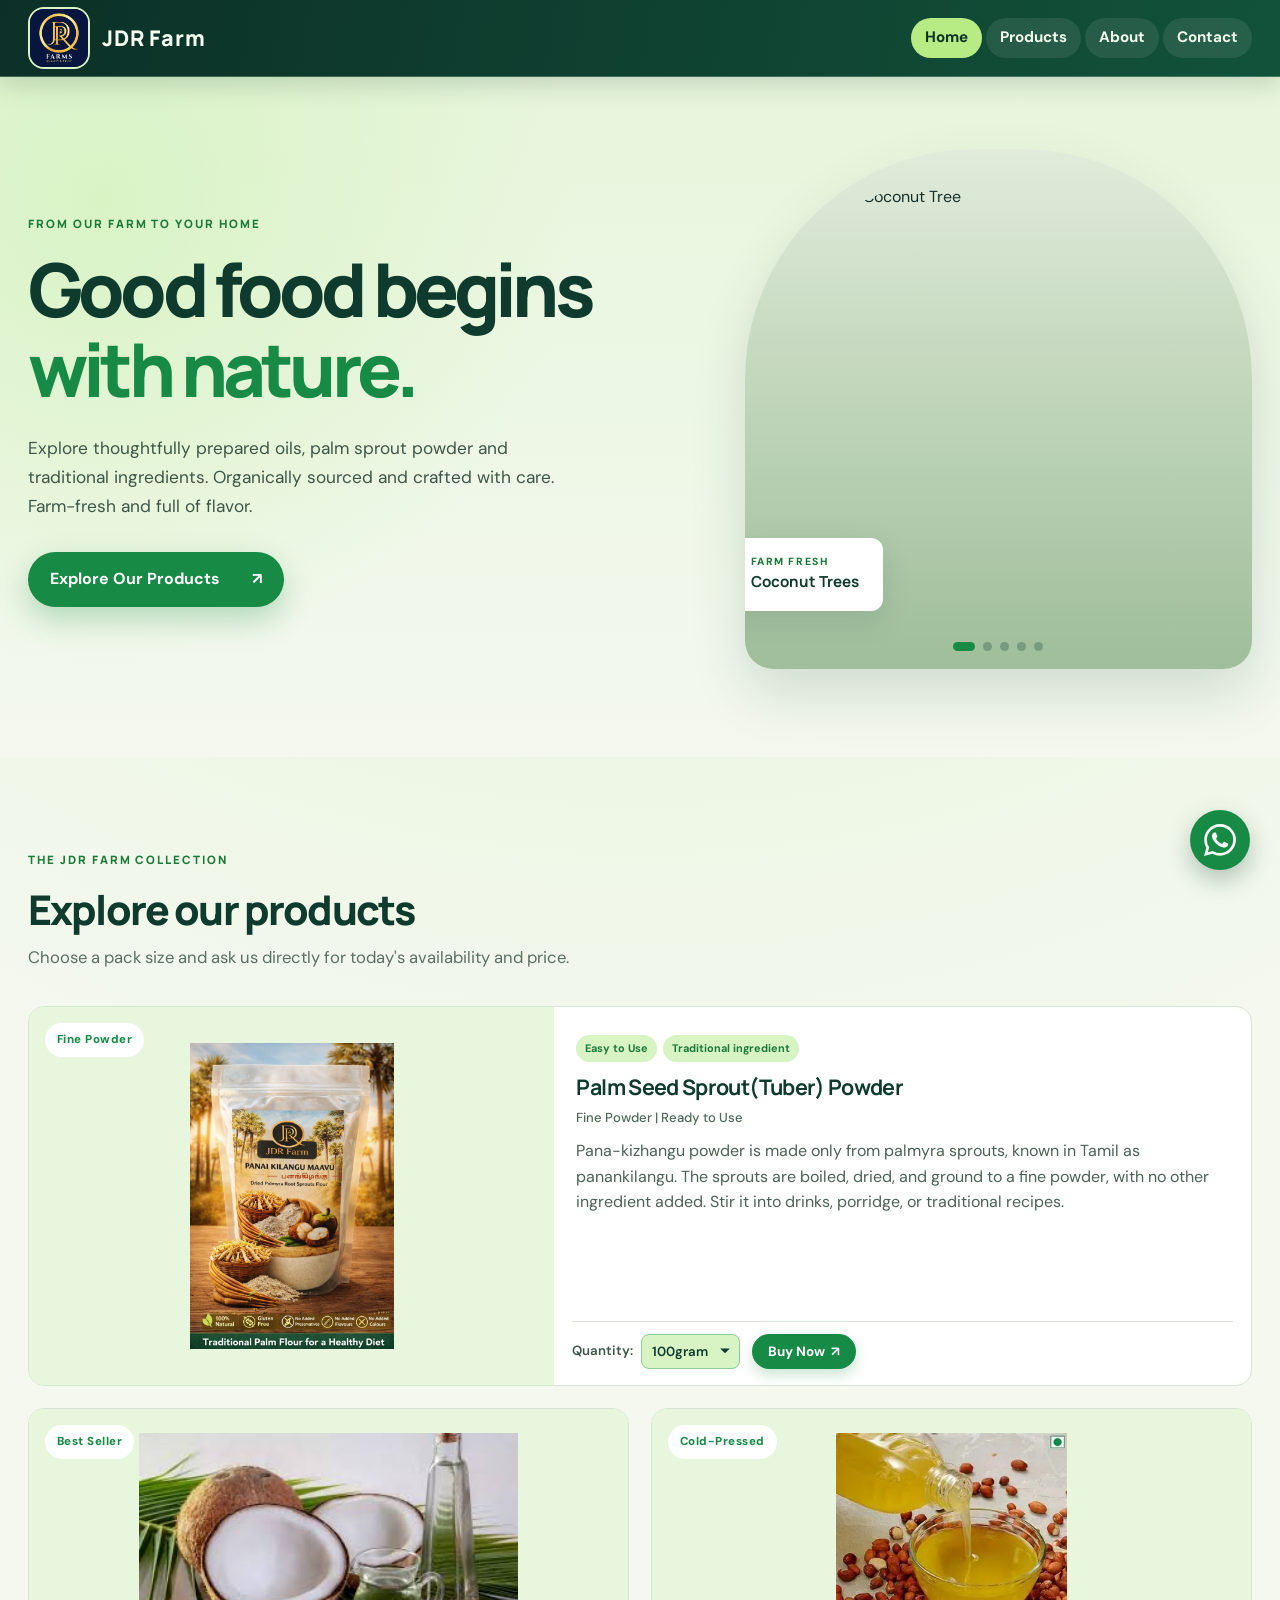
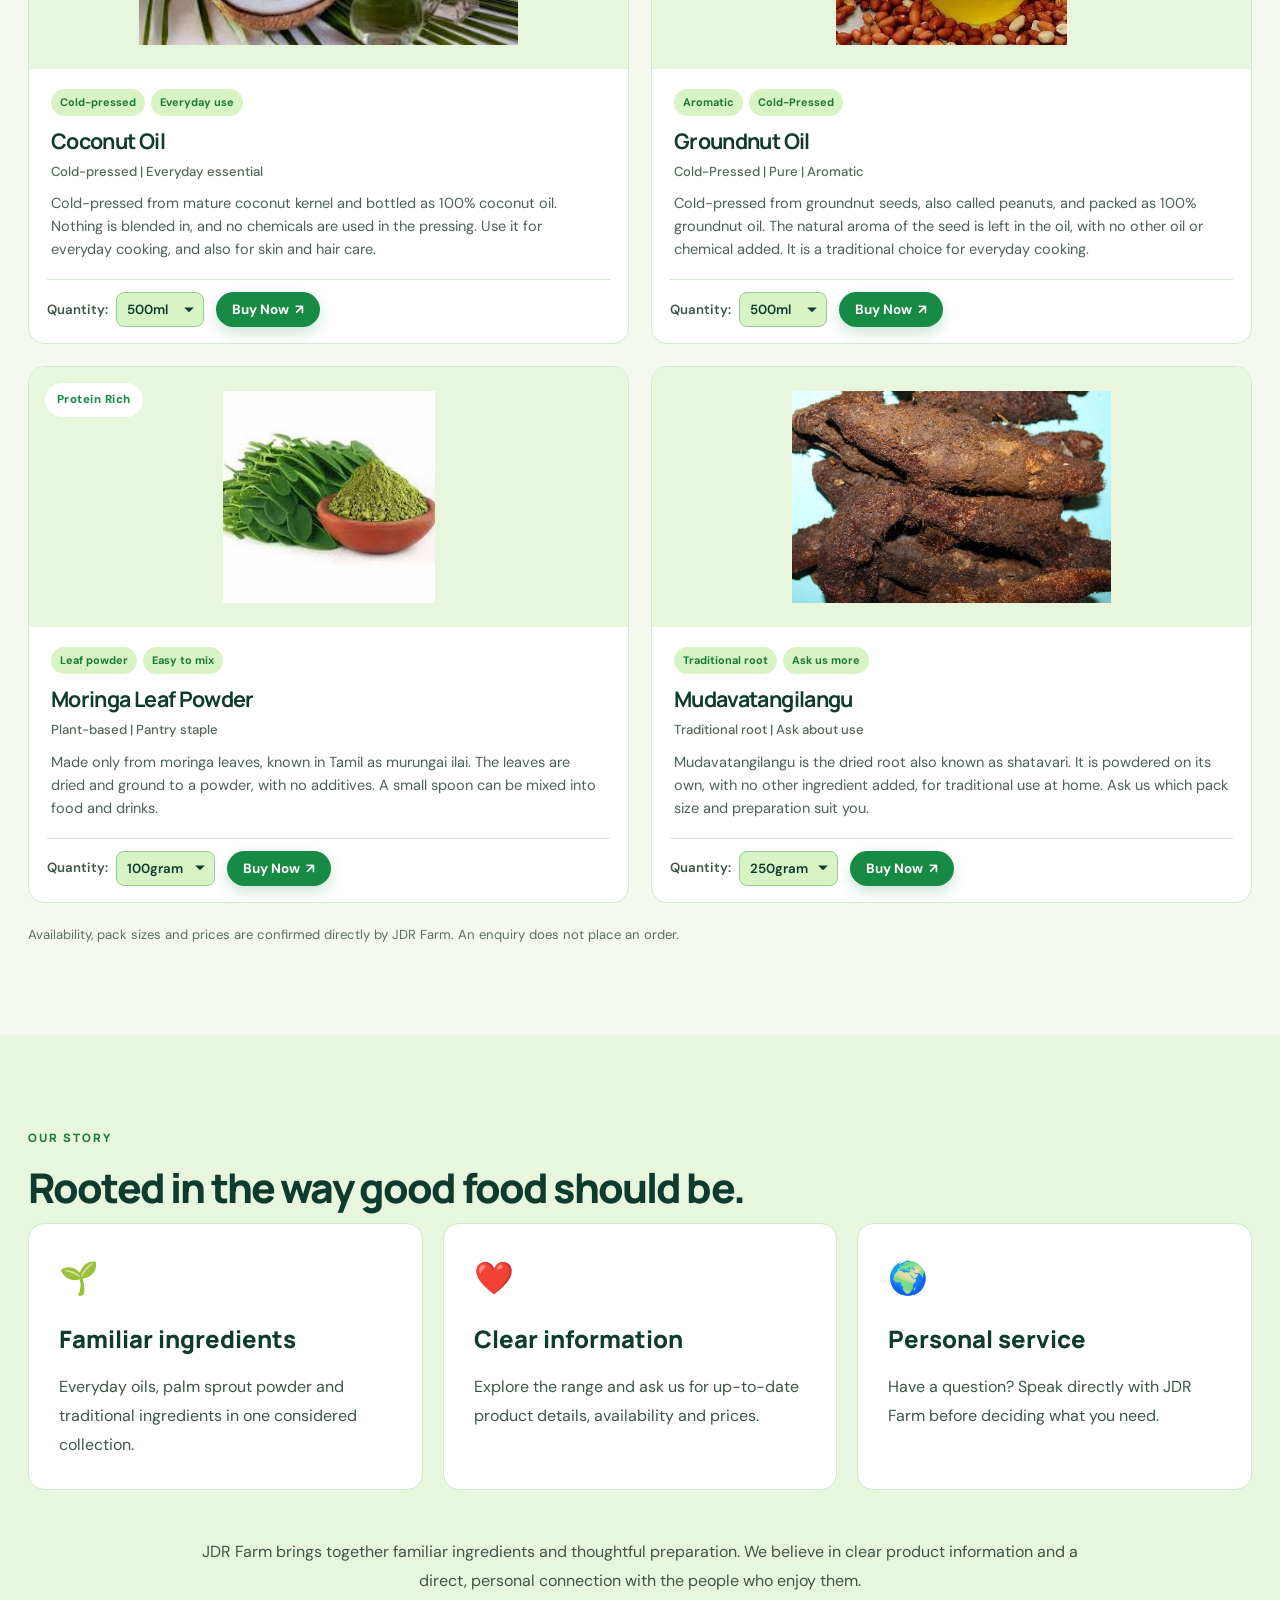
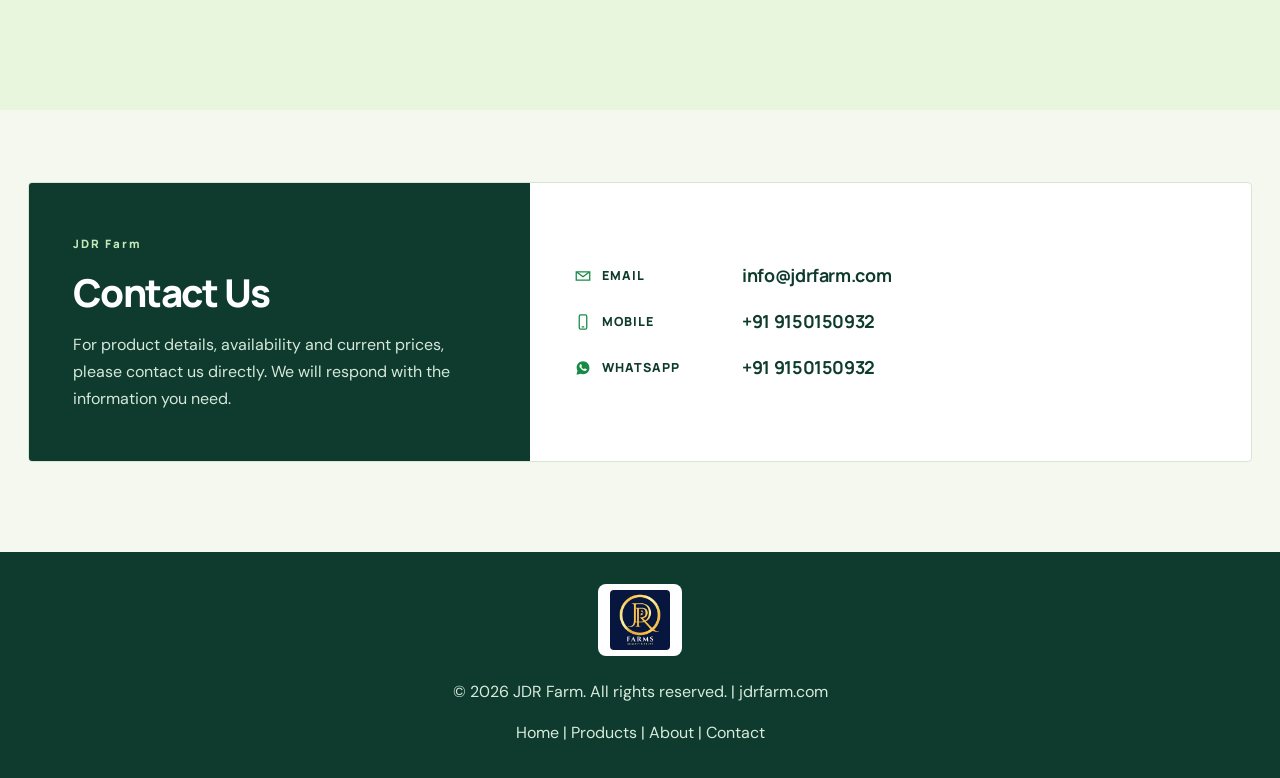
==== commit c0a8dc39: "Update JDR Farm website, Revamped compltely by sridharan" ====
--- a/index.html
+++ b/index.html
@@ -9,27 +9,28 @@
     <link rel="canonical" href="https://jdrfarm.com/">
     <meta http-equiv="Content-Security-Policy" content="upgrade-insecure-requests">
     <title>JDR Farm - Premium Organic Food Products | Sustainable Farming</title>
+    <link rel="icon" type="image/png" href="favicon.png">
+    <link rel="apple-touch-icon" href="favicon.png">
     <link rel="preconnect" href="https://fonts.googleapis.com">
     <link rel="preconnect" href="https://fonts.gstatic.com" crossorigin>
-    <link href="https://fonts.googleapis.com/css2?family=Righteous&family=Fredoka+One&family=Bebas+Neue&display=swap" rel="stylesheet">
-    <link rel="stylesheet" href="styles.css">
+    <link href="https://fonts.googleapis.com/css2?family=DM+Sans:wght@400;500;600;700&family=Manrope:wght@400;500;600;700;800&display=swap" rel="stylesheet">
+    <link rel="stylesheet" href="styles.css?v=20261011">
+    <link rel="stylesheet" href="refresh.css?v=20261014d">
 </head>
 <body>
     <nav class="navbar">
         <div class="container">
-            <a href="#home" class="logo-image-link">
-                <img src="logo/Logo.jpeg" alt="JDR Farm Logo" class="logo-img">
-            </a>
-            <a href="#home" class="logo-text-link logo-centered">
+            <a href="#home" class="brand">
+                <img src="logo/Logo.jpeg" alt="" class="logo-img">
                 <span class="logo-text">JDR Farm</span>
             </a>
-            <ul class="nav-links">
+            <ul class="nav-links" id="main-navigation">
                 <li><a href="#home" data-translate="nav.home">Home</a></li>
                 <li><a href="#products" data-translate="nav.products">Products</a></li>
                 <li><a href="#about" data-translate="nav.about">About</a></li>
                 <li><a href="#contact" data-translate="nav.contact">Contact</a></li>
             </ul>
-            <button class="menu-toggle" aria-label="Toggle menu">
+            <button class="menu-toggle" aria-label="Toggle menu" aria-expanded="false" aria-controls="main-navigation">
                 <span></span>
                 <span></span>
                 <span></span>
@@ -38,91 +39,128 @@
     </nav>
 
     <section id="home" class="hero">
-        <div class="container">
-            <h1 class="hero-title" data-translate="hero.title">Promoting Health Through Sustainable Farming</h1>
-            <p class="hero-subtitle" id="heroSubtitle" data-translate="hero.subtitle" aria-live="polite">Healthy food products and farming services with eco-friendly initiatives</p>
+        <div class="container hero-layout">
+            <div class="hero-copy">
+                <span class="eyebrow">FROM OUR FARM TO YOUR HOME</span>
+                <h1 class="hero-title">Good food begins <em>with nature.</em></h1>
+                <p class="hero-subtitle">Explore thoughtfully prepared oils, palm sprout powder and traditional ingredients. Organically sourced and crafted with care. Farm-fresh and full of flavor.</p>
+                <a class="hero-button" href="#products">Explore Our Products <span aria-hidden="true">↗</span></a>
+            </div>
+            <div class="hero-feature">
+                <div class="hero-stage">
+                    <img class="hero-slide hero-slide--cover is-active" src="image/Coconut_Tree_Farm.jpg" alt="JDR Farm Coconut Tree" data-kicker="FARM FRESH" data-caption="Coconut Trees" data-fit="cover">
+                    <img class="hero-slide hero-slide--cover is-active" src="image/panakizhangu-powder-packaging.png" alt="JDR Farm palm sprout powder packaging" data-kicker="ROOTED IN TRADITION" data-caption="Palm sprout powder" data-fit="cover">
+                    <img class="hero-slide hero-slide--cover" src="image/groundnut-oil-1.png" alt="Cold-pressed groundnut oil" data-kicker="COLD-PRESSED" data-caption="Groundnut oil" data-fit="cover" aria-hidden="true">
+                    <img class="hero-slide hero-slide--cover" src="image/Coconut-Oil-banner.jpg" alt="Cold-pressed coconut oil" data-kicker="EVERYDAY COOKING" data-caption="Coconut oil" data-fit="cover" aria-hidden="true">
+                    <img class="hero-slide hero-slide--cover" src="assets/label/jdr-farm-label-with-products.png" alt="Palmyra grove" data-kicker="OUR GROVE" data-caption="Palmyra country" data-fit="cover" aria-hidden="true">
+                    <img class="hero-slide hero-slide--cover" src="assets/label/moringa-2.jpg" alt="Moringa" data-kicker="MORINGA" data-caption="Moringa Powder" data-fit="cover" aria-hidden="true">
+                </div>
+                <div class="hero-caption"><span class="hero-kicker">ROOTED IN TRADITION</span><strong class="hero-caption-text">Palm sprout powder</strong></div>
+                <div class="hero-dots" role="tablist" aria-label="Featured images">
+                    <button type="button" class="is-active" role="tab" aria-selected="true" aria-label="Palm sprout powder"></button>
+                    <button type="button" role="tab" aria-selected="false" aria-label="Groundnut oil"></button>
+                    <button type="button" role="tab" aria-selected="false" aria-label="Coconut oil"></button>
+                    <button type="button" role="tab" aria-selected="false" aria-label="Palmyra country"></button>
+                    <button type="button" role="tab" aria-selected="false" aria-label="Moringa Powder"></button>
+                </div>
+            </div>
         </div>
     </section>
 
     <section id="products" class="section">
         <div class="container">
-            <h2 class="section-title" data-translate="products.title">Explore Our Range of Products</h2>
+            <span class="eyebrow">THE JDR FARM COLLECTION</span>
+            <h2 class="section-title" data-translate="products.title">Explore our products</h2>
+            <p class="section-lead">Choose a pack size and ask us directly for today's availability and price.</p>
             <div class="products-grid">
-                <div class="product-card">
+                <div class="product-card product-card--feature" data-product="Pana-kizhangu Powder">
+                    <div class="product-image">
+                        <div class="product-badge">Fine Powder</div>
+                        <img src="image/panakizhangu-powder-packaging.png" alt="Pana-kizhangu Powder packaging" class="product-img">
+                    </div>
+                    <div class="product-copy">
+                        <div class="product-benefits">
+                            <span class="benefit-tag" data-translate="products.panakizhanguPowder.benefit1">Easy to Use</span>
+                            <span class="benefit-tag">Traditional ingredient</span>
+                        </div>
+                        <h3 data-translate="products.panakizhanguPowder.name">Palm Seed Sprout(Tuber) Powder</h3>
+                        <p class="product-subtitle" data-translate="products.panakizhanguPowder.subtitle">Fine Powder | Ready to Use</p>
+                        <p class="product-description">Pana-kizhangu powder is made only from palmyra sprouts, known in Tamil as panankilangu. The sprouts are boiled, dried, and ground to a fine powder, with no other ingredient added. Stir it into drinks, porridge, or traditional recipes.</p>
+                        <div class="product-buy">
+                        <div class="quantity-selector">
+                            <label for="panakizhangu-powder-quantity" data-translate="products.quantity">Quantity:</label>
+                            <select id="panakizhangu-powder-quantity" class="product-quantity" data-product-type="powder">
+                                <option value="100gram">100gram</option>
+                                <option value="250gram">250gram</option>
+                                <option value="500gram">500gram</option>
+                                <option value="1kg">1kg</option>
+                            </select>
+                        </div>
+                        <a class="product-enquire" data-enquire href="https://wa.me/919150150932?text=Hello%20JDR%20Farm%2C%20I%20am%20interested%20in%20Pana-kizhangu%20Powder%20%28100gram%29.%20Could%20you%20please%20confirm%20its%20availability%20and%20current%20price%3F%20Thank%20you." target="_blank" rel="noopener noreferrer">Buy Now <span aria-hidden="true">↗</span></a>
+                        </div>
+                    </div>
+                </div>
+                <div class="product-card" data-product="Coconut Oil">
                     <div class="product-badge">Best Seller</div>
                     <div class="product-image">
-                        <img src="image/download (1).jpg" alt="Coconut Oil" class="product-img">
-                    </div>
-                    <div class="product-benefits">
-                        <span class="benefit-tag" data-translate="products.coconut.benefit1">Heart Health</span>
-                        <span class="benefit-tag" data-translate="products.coconut.benefit2">Skin Care</span>
+                        <img src="image/coconut-oil.jpg" alt="Coconut Oil" class="product-img">
+                    </div>
+                    <div class="product-benefits">
+                        <span class="benefit-tag">Cold-pressed</span>
+                        <span class="benefit-tag">Everyday use</span>
                     </div>
                     <h3 data-translate="products.coconut.name">Coconut Oil</h3>
-                    <p class="product-subtitle" data-translate="products.coconut.subtitle">Cold-Pressed | Organic | Pure</p>
-                    <p class="product-description" data-translate="products.coconut.description">Pure, cold-pressed organic coconut oil. Rich in healthy fats and nutrients, perfect for cooking and skincare. Supports heart health and natural beauty.</p>
+                    <p class="product-subtitle">Cold-pressed | Everyday essential</p>
+                    <p class="product-description">Cold-pressed from mature coconut kernel and bottled as 100% coconut oil. Nothing is blended in, and no chemicals are used in the pressing. Use it for everyday cooking, and also for skin and hair care.</p>
+                    <div class="product-buy">
                     <div class="quantity-selector">
                         <label for="coconut-quantity" data-translate="products.quantity">Quantity:</label>
                         <select id="coconut-quantity" class="product-quantity" data-product-type="oil">
                             <option value="500ml">500ml</option>
-                            <option value="1lt">1lt</option>
-                        </select>
-                    </div>
-                </div>
-                <div class="product-card">
+                            <option value="1000ml">1000ml</option>
+                            <option value="5000ml">5 Liters</option>
+                        </select>
+                    </div>
+                    <a class="product-enquire" data-enquire href="https://wa.me/919150150932?text=Hello%20JDR%20Farm%2C%20I%20am%20interested%20in%20Coconut%20Oil%20%28500ml%29.%20Could%20you%20please%20confirm%20its%20availability%20and%20current%20price%3F%20Thank%20you." target="_blank" rel="noopener noreferrer">Buy Now <span aria-hidden="true">↗</span></a>
+                    </div>
+                </div>
+                <div class="product-card" data-product="Groundnut Oil">
                     <div class="product-badge">Cold-Pressed</div>
                     <div class="product-image">
                         <img src="image/groundnut-oil.png" alt="Groundnut Oil" class="product-img">
                     </div>
                     <div class="product-benefits">
-                        <span class="benefit-tag" data-translate="products.groundnut.benefit1">Heart Healthy</span>
+                        <span class="benefit-tag">Aromatic</span>
                         <span class="benefit-tag" data-translate="products.groundnut.benefit2">Cold-Pressed</span>
                     </div>
                     <h3 data-translate="products.groundnut.name">Groundnut Oil</h3>
                     <p class="product-subtitle" data-translate="products.groundnut.subtitle">Cold-Pressed | Pure | Aromatic</p>
-                    <p class="product-description" data-translate="products.groundnut.description">Cold-pressed groundnut oil with rich aroma and natural nutrients. Ideal for traditional Indian cooking.</p>
+                    <p class="product-description">Cold-pressed from groundnut seeds, also called peanuts, and packed as 100% groundnut oil. The natural aroma of the seed is left in the oil, with no other oil or chemical added. It is a traditional choice for everyday cooking.</p>
+                    <div class="product-buy">
                     <div class="quantity-selector">
                         <label for="groundnut-quantity" data-translate="products.quantity">Quantity:</label>
                         <select id="groundnut-quantity" class="product-quantity" data-product-type="oil">
                             <option value="500ml">500ml</option>
-                            <option value="1lt">1lt</option>
-                            <option value="5lt">5lt</option>
-                        </select>
-                    </div>
-                </div>
-                <div class="product-card">
-                    <div class="product-badge">Fine Powder</div>
-                    <div class="product-image">
-                        <img src="image/panakizhangu-powder-packaging.png" alt="Panai Kilangu Maavu — Pana-kizhangu Powder (JDR Farm packaging)" class="product-img">
-                    </div>
-                    <div class="product-benefits">
-                        <span class="benefit-tag" data-translate="products.panakizhanguPowder.benefit1">Easy to Use</span>
-                        <span class="benefit-tag" data-translate="products.panakizhanguPowder.benefit2">Daily Nutrition</span>
-                    </div>
-                    <h3 data-translate="products.panakizhanguPowder.name">Pana-kizhangu Powder</h3>
-                    <p class="product-subtitle" data-translate="products.panakizhanguPowder.subtitle">Fine Powder | Ready to Use</p>
-                    <p class="product-description" data-translate="products.panakizhanguPowder.description">Finely ground pana-kizhangu powder for easy mixing in drinks or recipes, retaining traditional benefits.</p>
-                    <div class="quantity-selector">
-                        <label for="panakizhangu-powder-quantity" data-translate="products.quantity">Quantity:</label>
-                        <select id="panakizhangu-powder-quantity" class="product-quantity" data-product-type="powder">
-                            <option value="100gram">100gram</option>
-                            <option value="250gram">250gram</option>
-                            <option value="500gram">500gram</option>
-                            <option value="1kg">1kg</option>
-                        </select>
-                    </div>
-                </div>
-                <div class="product-card">
+                            <option value="1000ml">1000ml</option>
+                            <option value="5000ml">5 Liters</option>
+                        </select>
+                    </div>
+                    <a class="product-enquire" data-enquire href="https://wa.me/919150150932?text=Hello%20JDR%20Farm%2C%20I%20am%20interested%20in%20Groundnut%20Oil%20%28500ml%29.%20Could%20you%20please%20confirm%20its%20availability%20and%20current%20price%3F%20Thank%20you." target="_blank" rel="noopener noreferrer">Buy Now <span aria-hidden="true">↗</span></a>
+                    </div>
+                </div>
+                <div class="product-card" data-product="Moringa Leaf Powder">
                     <div class="product-badge">Protein Rich</div>
                     <div class="product-image">
-                        <img src="image/download.jpg" alt="Moringa Leaf Powder" class="product-img">
-                    </div>
-                    <div class="product-benefits">
-                        <span class="benefit-tag" data-translate="products.moringa.benefit1">Immunity Booster</span>
-                        <span class="benefit-tag" data-translate="products.moringa.benefit2">Iron Rich</span>
+                        <img src="image/moringa-powder.jpg" alt="Moringa Leaf Powder" class="product-img">
+                    </div>
+                    <div class="product-benefits">
+                        <span class="benefit-tag">Leaf powder</span>
+                        <span class="benefit-tag">Easy to mix</span>
                     </div>
                     <h3 data-translate="products.moringa.name">Moringa Leaf Powder</h3>
-                    <p class="product-subtitle" data-translate="products.moringa.subtitle">Premium Organic | Daily Nutrition</p>
-                    <p class="product-description" data-translate="products.moringa.description">Premium organic moringa leaf powder. Packed with vitamins, minerals, and antioxidants for optimal health. Natural protein and iron source.</p>
+                    <p class="product-subtitle">Plant-based | Pantry staple</p>
+                    <p class="product-description">Made only from moringa leaves, known in Tamil as murungai ilai. The leaves are dried and ground to a powder, with no additives. A small spoon can be mixed into food and drinks.</p>
+                    <div class="product-buy">
                     <div class="quantity-selector">
                         <label for="moringa-quantity" data-translate="products.quantity">Quantity:</label>
                         <select id="moringa-quantity" class="product-quantity" data-product-type="powder">
@@ -132,18 +170,21 @@
                             <option value="1kg">1kg</option>
                         </select>
                     </div>
-                </div>
-                <div class="product-card">
-                    <div class="product-image">
-                        <img src="image/1 (2).webp" alt="Mudavatangilangu" class="product-img">
-                    </div>
-                    <div class="product-benefits">
-                        <span class="benefit-tag" data-translate="products.mudavatangilangu.benefit1">Medicinal</span>
-                        <span class="benefit-tag" data-translate="products.mudavatangilangu.benefit2">Therapeutic</span>
+                    <a class="product-enquire" data-enquire href="https://wa.me/919150150932?text=Hello%20JDR%20Farm%2C%20I%20am%20interested%20in%20Moringa%20Leaf%20Powder%20%28100gram%29.%20Could%20you%20please%20confirm%20its%20availability%20and%20current%20price%3F%20Thank%20you." target="_blank" rel="noopener noreferrer">Buy Now <span aria-hidden="true">↗</span></a>
+                    </div>
+                </div>
+                <div class="product-card" data-product="Mudavatangilangu">
+                    <div class="product-image">
+                        <img src="image/mudavattukizhangu.webp" alt="Mudavatangilangu" class="product-img">
+                    </div>
+                    <div class="product-benefits">
+                        <span class="benefit-tag">Traditional root</span>
+                        <span class="benefit-tag">Ask us more</span>
                     </div>
                     <h3 data-translate="products.mudavatangilangu.name">Mudavatangilangu</h3>
-                    <p class="product-subtitle" data-translate="products.mudavatangilangu.subtitle">Natural Root | Traditional Medicine</p>
-                    <p class="product-description" data-translate="products.mudavatangilangu.description">Traditional medicinal root, naturally grown and carefully processed. Known for its therapeutic properties and traditional healing benefits.</p>
+                    <p class="product-subtitle">Traditional root | Ask about use</p>
+                    <p class="product-description">Mudavatangilangu is the dried root also known as shatavari. It is powdered on its own, with no other ingredient added, for traditional use at home. Ask us which pack size and preparation suit you.</p>
+                    <div class="product-buy">
                     <div class="quantity-selector">
                         <label for="mudavatangilangu-quantity" data-translate="products.quantity">Quantity:</label>
                         <select id="mudavatangilangu-quantity" class="product-quantity" data-product-type="other">
@@ -152,61 +193,63 @@
                             <option value="1kg">1kg</option>
                         </select>
                     </div>
-                </div>
-            </div>
+                    <a class="product-enquire" data-enquire href="https://wa.me/919150150932?text=Hello%20JDR%20Farm%2C%20I%20am%20interested%20in%20Mudavatangilangu%20%28250gram%29.%20Could%20you%20please%20confirm%20its%20availability%20and%20current%20price%3F%20Thank%20you." target="_blank" rel="noopener noreferrer">Buy Now <span aria-hidden="true">↗</span></a>
+                    </div>
+                </div>
+            </div>
+            <p class="product-note">Availability, pack sizes and prices are confirmed directly by JDR Farm. An enquiry does not place an order.</p>
         </div>
     </section>
 
     <section id="about" class="section section-alt">
         <div class="container">
-            <h2 class="section-title" data-translate="about.title">About JDR Farm</h2>
+            <span class="eyebrow">OUR STORY</span>
+            <h2 class="section-title">Rooted in the way good food should be.</h2>
             <div class="content-grid">
                 <div class="card">
                     <div class="card-icon">🌱</div>
-                    <h3 data-translate="about.organic.title">100% Organic</h3>
-                    <p data-translate="about.organic.desc">All our products are certified organic, grown without harmful pesticides or chemicals.</p>
+                    <h3>Familiar ingredients</h3>
+                    <p>Everyday oils, palm sprout powder and traditional ingredients in one considered collection.</p>
                 </div>
                 <div class="card">
                     <div class="card-icon">❤️</div>
-                    <h3 data-translate="about.fresh.title">Farm Fresh</h3>
-                    <p data-translate="about.fresh.desc">Harvested at peak ripeness and delivered fresh to ensure maximum flavor and nutrition.</p>
+                    <h3>Clear information</h3>
+                    <p>Explore the range and ask us for up-to-date product details, availability and prices.</p>
                 </div>
                 <div class="card">
                     <div class="card-icon">🌍</div>
-                    <h3 data-translate="about.sustainable.title">Sustainable</h3>
-                    <p data-translate="about.sustainable.desc">We practice sustainable farming methods that protect the environment for future generations.</p>
+                    <h3>Personal service</h3>
+                    <p>Have a question? Speak directly with JDR Farm before deciding what you need.</p>
                 </div>
             </div>
             <div class="about-text">
-                <p data-translate="about.text1">At JDR Farm, we're dedicated to promoting health through sustainable farming practices. Our mission is to provide healthy food products and farming services while emphasizing eco-friendly initiatives and empowerment. We believe in the power of real food - food that's grown with care, harvested with respect, and delivered with pride.</p>
-                <p data-translate="about.text2">Every product you purchase from us supports sustainable agriculture and helps us continue our mission of providing healthy, organic food to our community. Together, we're building a healthier future through sustainable farming practices. Thank you for choosing JDR Farm!</p>
-            </div>
-        </div>
-    </section>
-
-    <section id="contact" class="section">
-        <div class="container">
-            <h2 class="section-title" data-translate="contact.title">Contact Us</h2>
-            <div class="contact-info-section">
-                <div class="contact-details">
-                    <h3 data-translate="contact.getInTouch">Get In Touch</h3>
-                    <div class="contact-item">
-                        <strong>📧 Email:</strong>
-                        <a href="mailto:info@jdrfarm.com">info@jdrfarm.com</a>
-                    </div>
-            <div class="contact-item">
-                <strong>📞 Phone:</strong>
-                <a href="tel:+919150150932">+91 9150150932</a>
-            </div>
-            <div class="contact-item">
-                <strong>💬 WhatsApp:</strong>
-                <a href="https://wa.me/919150150932" target="_blank" class="whatsapp-link">Chat with us on WhatsApp</a>
-            </div>
-                    <div class="contact-item">
-                        <strong>🌐 Website:</strong>
-                        <a href="https://jdrfarm.com" target="_blank">jdrfarm.com</a>
-                    </div>
-                </div>
+                <p>JDR Farm brings together familiar ingredients and thoughtful preparation. We believe in clear product information and a direct, personal connection with the people who enjoy them.</p>
+            </div>
+        </div>
+    </section>
+
+    <section id="contact" class="section section-contact">
+        <div class="container">
+            <div class="contact-panel">
+                <div class="contact-intro">
+                    <span class="eyebrow">JDR Farm</span>
+                    <h2>Contact Us</h2>
+                    <p>For product details, availability and current prices, please contact us directly. We will respond with the information you need.</p>
+                </div>
+                <dl class="contact-list">
+                    <div>
+                        <dt><svg viewBox="0 0 24 24" aria-hidden="true"><path d="M3 6.5h18v11H3v-11Z" fill="none" stroke="currentColor" stroke-width="1.7"/><path d="m4 7 8 6 8-6" fill="none" stroke="currentColor" stroke-width="1.7" stroke-linejoin="round"/></svg>Email</dt>
+                        <dd><a href="mailto:info@jdrfarm.com">info@jdrfarm.com</a></dd>
+                    </div>
+                    <div>
+                        <dt><svg viewBox="0 0 24 24" aria-hidden="true"><rect x="7" y="2.5" width="10" height="19" rx="2" fill="none" stroke="currentColor" stroke-width="1.7"/><path d="M11 18.5h2" stroke="currentColor" stroke-width="1.7" stroke-linecap="round"/></svg>Mobile</dt>
+                        <dd><a href="tel:+919150150932">+91 9150150932</a></dd>
+                    </div>
+                    <div>
+                        <dt><svg viewBox="0 0 24 24" aria-hidden="true"><path fill="currentColor" d="M12.04 3C7.32 3 3.5 6.7 3.5 11.27c0 1.46.4 2.88 1.16 4.13L3.4 21l5.78-1.2a8.7 8.7 0 0 0 2.86.47c4.72 0 8.54-3.7 8.54-8.27C20.58 6.7 16.76 3 12.04 3Zm4.66 11.72c-.2.55-1.15 1.05-1.6 1.12-.41.06-.93.09-1.5-.09-.34-.11-.78-.26-1.34-.5-2.36-1.02-3.9-3.4-4.02-3.56-.12-.16-.98-1.3-.98-2.48 0-1.18.62-1.76.84-2 .22-.24.48-.3.64-.3h.46c.15 0 .34-.05.53.4.2.48.67 1.64.73 1.76.06.12.1.26.02.42-.08.16-.12.26-.24.4-.12.14-.25.31-.36.42-.12.12-.24.24-.1.47.14.23.62 1.02 1.33 1.65.92.82 1.69 1.07 1.93 1.19.24.12.38.1.52-.06.14-.16.6-.7.76-.94.16-.24.32-.2.54-.12.22.08 1.4.66 1.64.78.24.12.4.18.46.28.06.1.06.58-.14 1.13Z"/></svg>WhatsApp</dt>
+                        <dd><a href="https://wa.me/919150150932" target="_blank" rel="noopener noreferrer">+91 9150150932</a></dd>
+                    </div>
+                </dl>
             </div>
         </div>
     </section>
@@ -233,6 +276,6 @@
         </svg>
     </a>
 
-    <script src="script.js"></script>
+    <script src="script.js?v=20261011"></script>
 </body>
-</html>+</html>
--- a/refresh.css
+++ b/refresh.css
@@ -0,0 +1,1056 @@
+:root {
+    --palm: #0e3b2e;
+    --leaf: #178a45;
+    --leaf-hover: #0f6b34;
+    --sprout: #d8f3c4;
+    --lime: #1b7a3a;
+    --cream: #f4f8ef;
+    --mist: #e7f6dc;
+    --ink: #163028;
+    --muted: #5c6f62;
+    --line: #d5e6d4;
+    --green: var(--palm);
+    --green-deep: var(--palm);
+}
+
+html {
+    scroll-behavior: smooth;
+    scroll-padding-top: 92px;
+}
+
+body {
+    font-family: 'DM Sans', sans-serif;
+    background:
+        radial-gradient(circle at 50% -8%, rgba(216, 243, 196, 0.85), transparent 34%),
+        var(--cream);
+    color: var(--ink);
+    line-height: 1.55;
+}
+
+.container {
+    max-width: 1280px;
+    padding: 0 28px;
+}
+
+/* Navbar */
+.navbar {
+    background: linear-gradient(100deg, #0c3027 0%, #12523a 100%);
+    border-bottom: 1px solid rgba(216, 243, 196, 0.25);
+    box-shadow: 0 8px 24px rgba(10, 44, 31, 0.16);
+    padding: 0;
+    min-height: 76px;
+    backdrop-filter: blur(12px);
+}
+
+.navbar--scrolled {
+    background: linear-gradient(100deg, #09291f 0%, #104832 100%);
+    box-shadow: 0 10px 28px rgba(8, 36, 26, 0.24);
+}
+
+.navbar .container {
+    display: flex;
+    align-items: center;
+    justify-content: space-between;
+    gap: 24px;
+    min-height: 76px;
+    position: relative;
+}
+
+.brand {
+    display: flex;
+    align-items: center;
+    gap: 12px;
+    text-decoration: none;
+    flex: 0 0 auto;
+    min-width: 0;
+}
+
+.logo-img {
+    height: 62px;
+    width: 62px;
+    border-radius: 16px;
+    object-fit: cover;
+    filter: none;
+    border: 2px solid var(--sprout);
+    box-shadow: 0 0 0 1px rgba(14, 59, 46, 0.08);
+    background: #0b2545;
+}
+
+.logo-text {
+    font-family: Manrope, sans-serif;
+    font-weight: 800;
+    font-size: 1.35rem;
+    letter-spacing: 0.04em;
+    color: #f6fff1;
+    background: none;
+    -webkit-text-fill-color: currentColor;
+    text-shadow: none;
+    text-transform: none;
+}
+
+.logo-text::after {
+    display: none;
+}
+
+.nav-links {
+    display: flex;
+    list-style: none;
+    gap: 4px;
+    margin-left: auto;
+    justify-content: flex-end;
+    align-items: center;
+}
+
+.nav-links a {
+    position: relative;
+    display: inline-flex;
+    align-items: center;
+    color: #f3faed;
+    background: rgba(255, 255, 255, 0.09);
+    font-weight: 700;
+    font-size: 0.95rem;
+    text-decoration: none;
+    padding: 8px 14px;
+    border-radius: 999px;
+    transition: background 180ms ease, color 180ms ease;
+}
+
+.nav-links a::after {
+    content: '';
+    position: absolute;
+    left: 14px;
+    right: 14px;
+    bottom: 5px;
+    height: 2px;
+    border-radius: 2px;
+    background: #b7eb83;
+    transform: scaleX(0);
+    transform-origin: center;
+    transition: transform 180ms ease;
+}
+
+.nav-links a:hover,
+.nav-links a:focus-visible {
+    background: #e0f5c8;
+    color: #103b29;
+}
+
+.nav-links a:hover::after,
+.nav-links a:focus-visible::after {
+    transform: scaleX(1);
+}
+
+.nav-links a.is-active {
+    background: #b7eb83;
+    color: #0c3324;
+}
+
+.nav-links a.is-active::after {
+    display: none;
+}
+
+.nav-links a:focus-visible,
+.hero-button:focus-visible,
+.hero-dots button:focus-visible,
+.product-enquire:focus-visible,
+.product-quantity:focus-visible,
+.menu-toggle:focus-visible,
+.brand:focus-visible {
+    outline: 2px solid #b7eb83;
+    outline-offset: 3px;
+}
+
+.menu-toggle {
+    display: none;
+    width: 44px;
+    height: 44px;
+    align-items: center;
+    justify-content: center;
+    gap: 5px;
+    border-radius: 12px;
+    margin-left: 8px;
+    background: #dff4c9;
+    border: 1px solid rgba(255, 255, 255, 0.4);
+}
+
+.menu-toggle span {
+    width: 22px;
+    height: 2px;
+    background: #103b29;
+    border-radius: 2px;
+    transition: transform 180ms ease, opacity 180ms ease;
+}
+
+.menu-toggle:hover {
+    background: #b7eb83;
+}
+
+.menu-toggle.is-open span:nth-child(1) {
+    transform: translateY(7px) rotate(45deg);
+}
+
+.menu-toggle.is-open span:nth-child(2) {
+    opacity: 0;
+}
+
+.menu-toggle.is-open span:nth-child(3) {
+    transform: translateY(-7px) rotate(-45deg);
+}
+
+/* Hero */
+.hero {
+    padding: 72px 0 88px;
+    background:
+        radial-gradient(circle at 8% 18%, rgba(216, 243, 196, 0.95), transparent 36%),
+        linear-gradient(180deg, var(--mist) 0%, var(--cream) 100%);
+    min-height: 0;
+    position: relative;
+    overflow: hidden;
+    color: var(--ink);
+    text-align: left;
+}
+
+.hero::before {
+    background: none;
+    opacity: 0;
+}
+
+.hero::after {
+    content: '';
+    position: absolute;
+    top: 0;
+    right: 0;
+    bottom: 0;
+    width: min(46%, 640px);
+    background: url('assets/background-palmyra-grove.png') center / cover no-repeat;
+    opacity: 0.14;
+    pointer-events: none;
+}
+
+.hero-layout {
+    position: relative;
+    z-index: 1;
+    display: grid;
+    grid-template-columns: 1fr 0.82fr;
+    align-items: center;
+    gap: 8%;
+    text-align: left;
+}
+
+.hero-copy {
+    max-width: 690px;
+}
+
+.eyebrow {
+    display: inline-block;
+    color: var(--lime);
+    font-family: Manrope, sans-serif;
+    font-size: 0.72rem;
+    letter-spacing: 0.17em;
+    font-weight: 800;
+    margin-bottom: 16px;
+}
+
+.hero-title {
+    font-family: Manrope, sans-serif;
+    color: var(--palm);
+    font-weight: 800;
+    font-size: clamp(3rem, 5.8vw, 5.6rem);
+    line-height: 1.08;
+    letter-spacing: -0.065em;
+    max-width: 710px;
+    margin: 0 0 24px;
+}
+
+.hero-title em {
+    font-style: normal;
+    color: var(--leaf);
+}
+
+.hero-subtitle {
+    font-size: 1.08rem;
+    color: #3e5648;
+    max-width: 550px;
+    margin: 0 0 30px;
+    line-height: 1.7;
+}
+
+.hero-button {
+    display: inline-flex;
+    align-items: center;
+    gap: 32px;
+    padding: 15px 22px;
+    border-radius: 999px;
+    background: var(--leaf);
+    color: #fff;
+    text-decoration: none;
+    font-weight: 700;
+    box-shadow: 0 12px 30px rgba(23, 138, 69, 0.28);
+    transition: background 180ms ease, transform 180ms ease;
+}
+
+.hero-button:hover {
+    background: var(--leaf-hover);
+    transform: translateY(-2px);
+    color: #fff;
+}
+
+.hero-feature {
+    position: relative;
+    min-height: 520px;
+    background: linear-gradient(180deg, #f3fbea 0%, #d7f0c4 100%);
+    border-radius: 230px 230px 28px 28px;
+    box-shadow: 0 25px 55px rgba(14, 59, 46, 0.14);
+    overflow: hidden;
+}
+
+.hero-stage {
+    position: absolute;
+    inset: 36px 28px 78px;
+}
+
+.hero-slide {
+    position: absolute;
+    left: 0;
+    top: 0;
+    width: 100%;
+    height: 100%;
+    object-fit: contain;
+    object-position: center;
+    border-radius: 160px 160px 18px 18px;
+    opacity: 0;
+    transition: opacity 700ms ease;
+    filter: drop-shadow(0 18px 22px rgba(35, 52, 35, 0.16));
+    pointer-events: none;
+}
+
+.hero-slide.is-active {
+    opacity: 1;
+}
+
+.hero-slide--cover {
+    object-fit: cover;
+    filter: saturate(0.92);
+}
+
+.hero-feature.is-grove::before {
+    content: '';
+    position: absolute;
+    inset: 0;
+    background: linear-gradient(180deg, rgba(14, 59, 46, 0.08), rgba(14, 59, 46, 0.28));
+    pointer-events: none;
+    z-index: 1;
+}
+
+.hero-caption {
+    position: absolute;
+    left: -18px;
+    bottom: 58px;
+    z-index: 2;
+    background: #fff;
+    padding: 16px 24px;
+    border-radius: 12px;
+    box-shadow: 0 10px 30px rgba(14, 59, 46, 0.12);
+}
+
+.hero-kicker {
+    display: block;
+    font-size: 0.65rem;
+    font-weight: 800;
+    letter-spacing: 0.15em;
+    color: var(--lime);
+}
+
+.hero-caption-text {
+    font-family: Manrope, sans-serif;
+    color: var(--palm);
+    font-size: 0.95rem;
+}
+
+.hero-dots {
+    position: absolute;
+    left: 0;
+    right: 0;
+    bottom: 18px;
+    z-index: 2;
+    display: flex;
+    justify-content: center;
+    gap: 8px;
+}
+
+.hero-dots button {
+    width: 9px;
+    height: 9px;
+    padding: 0;
+    border: 0;
+    border-radius: 99px;
+    background: rgba(14, 59, 46, 0.28);
+    cursor: pointer;
+    transition: width 180ms ease, background 180ms ease;
+}
+
+.hero-dots button.is-active {
+    width: 22px;
+    background: var(--leaf);
+}
+
+/* Sections and products */
+.section {
+    padding: 90px 0;
+}
+
+.section-title {
+    font-family: Manrope, sans-serif;
+    color: var(--palm);
+    font-size: clamp(2rem, 3.2vw, 3.2rem);
+    font-weight: 800;
+    letter-spacing: -0.045em;
+    line-height: 1.18;
+    margin: 0 0 12px;
+    text-align: left;
+}
+
+.section-lead {
+    color: var(--muted);
+    font-size: 1.04rem;
+    margin: 0 0 35px;
+    text-align: left;
+}
+
+.products-grid {
+    display: grid;
+    grid-template-columns: 1fr 1fr;
+    gap: 22px;
+}
+
+.product-card,
+.products-grid > .product-card:not(.out-of-stock):not(.coming-soon) {
+    background: #fff;
+    border: 1px solid var(--line);
+    box-shadow: none;
+    border-radius: 16px;
+    overflow: hidden;
+    padding: 0;
+    display: flex;
+    flex-direction: column;
+    opacity: 1;
+    text-align: left;
+}
+
+.product-card:hover {
+    box-shadow: 0 18px 40px rgba(14, 59, 46, 0.12);
+    transform: translateY(-4px);
+    border-color: #b7dbb4;
+}
+
+.reveal {
+    opacity: 0;
+    transform: translateY(20px);
+    transition: opacity 0.6s ease, transform 0.6s ease;
+}
+
+.reveal.is-in {
+    opacity: 1;
+    transform: none;
+}
+
+.product-card.reveal.is-in:hover,
+.card.reveal.is-in:hover {
+    transform: translateY(-4px);
+}
+
+.product-image {
+    height: 260px;
+    background: var(--mist);
+    margin: 0;
+    border-radius: 0;
+    display: flex;
+    align-items: center;
+    justify-content: center;
+    position: relative;
+    overflow: hidden;
+}
+
+.product-img {
+    width: 100%;
+    height: 100%;
+    max-height: none;
+    object-fit: contain;
+    padding: 24px;
+    border-radius: 0;
+    transition: transform 0.35s ease;
+}
+
+.product-card:hover .product-img {
+    transform: scale(1.045);
+}
+
+.product-badge {
+    position: absolute;
+    top: 16px;
+    left: 16px;
+    right: auto;
+    z-index: 2;
+    background: #fff;
+    color: var(--leaf);
+    font-size: 0.72rem;
+    letter-spacing: 0.04em;
+    font-weight: 800;
+    padding: 8px 12px;
+    border-radius: 30px;
+    text-transform: none;
+}
+
+.product-benefits {
+    display: flex;
+    flex-wrap: wrap;
+    justify-content: flex-start;
+    gap: 6px;
+    margin: 20px 22px 8px;
+}
+
+.benefit-tag {
+    background: var(--sprout);
+    color: var(--lime);
+    border: 0;
+    border-radius: 30px;
+    font-size: 0.68rem;
+    font-weight: 700;
+    padding: 5px 9px;
+}
+
+.product-card h3 {
+    font-family: Manrope, sans-serif;
+    color: var(--palm);
+    font-size: 1.34rem;
+    letter-spacing: -0.03em;
+    margin: 0 22px 5px;
+}
+
+.product-subtitle {
+    color: #4f6a59;
+    font-size: 0.82rem;
+    margin: 0 22px 10px;
+}
+
+.product-description {
+    color: #4d6156;
+    font-size: 0.91rem;
+    line-height: 1.58;
+    margin: 0 22px 18px;
+    flex: 1;
+}
+
+.product-buy {
+    display: flex;
+    align-items: left;
+    justify-content: left;
+    gap: 12px;
+    margin: 0 18px 16px;
+    padding-top: 12px;
+    border-top: 1px solid var(--line);
+}
+
+.quantity-selector {
+    display: flex;
+    align-items: left;
+    justify-content: left;
+    gap: 8px;
+    margin: 0;
+    padding: 0;
+    border: 0;
+    flex: 0 0 auto;
+    min-width: 0;
+}
+
+.quantity-selector label {
+    color: #3e5648;
+    font-weight: 600;
+    font-size: 0.83rem;
+}
+
+.quantity-selector select,
+.product-quantity {
+    appearance: none;
+    -webkit-appearance: none;
+    border: 1px solid #8fce96;
+    border-radius: 8px;
+    background-color: #d8f3c4;
+    background-image: url("data:image/svg+xml,%3Csvg xmlns='http://www.w3.org/2000/svg' viewBox='0 0 12 8'%3E%3Cpath fill='%230e3b2e' d='M1.2 1.4 6 6.2 10.8 1.4'/%3E%3C/svg%3E");
+    background-repeat: no-repeat;
+    background-position: right 8px center;
+    background-size: 12px 8px;
+    color: var(--palm);
+    font: 600 0.83rem 'DM Sans', sans-serif;
+    padding: 8px 28px 8px 10px;
+    max-width: 140px;
+    min-width: 0;
+    cursor: pointer;
+}
+
+.quantity-selector select:hover,
+.quantity-selector select:focus,
+.product-quantity:hover,
+.product-quantity:focus {
+    background-color: #c6e9a8;
+    border-color: var(--leaf);
+    outline: none;
+}
+
+.product-quantity option {
+    background-color: #eef8e4;
+    color: var(--palm);
+}
+
+.product-quantity option:checked {
+    background-color: var(--leaf);
+    color: #fff;
+}
+
+.product-enquire {
+    display: inline-flex;
+    align-items: center;
+    justify-content: center;
+    flex: 0 0 auto;
+    gap: 6px;
+    width: auto;
+    margin: 0;
+    padding: 9px 16px;
+    border-radius: 999px;
+    background: var(--leaf);
+    color: #fff;
+    text-decoration: none;
+    font-weight: 700;
+    font-size: 0.84rem;
+    line-height: 1;
+    white-space: nowrap;
+    box-shadow: 0 6px 14px rgba(23, 138, 69, 0.22);
+}
+
+.product-enquire:hover {
+    background: var(--leaf-hover);
+    color: #fff;
+    transform: translateY(-1px);
+    box-shadow: 0 8px 18px rgba(15, 107, 52, 0.28);
+}
+
+.product-note {
+    margin: 22px 0 0;
+    color: var(--muted);
+    font-size: 0.82rem;
+}
+
+.products-grid > .product-card.product-card--feature:not(.out-of-stock):not(.coming-soon) {
+    grid-column: 1 / -1;
+    display: grid;
+    grid-template-columns: minmax(260px, 0.86fr) 1.14fr;
+    min-height: 380px;
+}
+
+.product-card--feature .product-image {
+    height: auto;
+    min-height: 0;
+    align-self: stretch;
+}
+
+.product-card--feature .product-img {
+    position: absolute;
+    inset: 0;
+    width: 100%;
+    height: 100%;
+    padding: 36px;
+}
+
+.product-card--feature .product-copy {
+    display: flex;
+    flex-direction: column;
+    min-width: 0;
+}
+
+.product-card--feature .product-benefits {
+    margin-top: 28px;
+}
+
+.product-card--feature .product-description {
+    font-size: 1rem;
+}
+
+.product-card--feature .product-buy {
+    margin-top: auto;
+}
+
+/* About, contact, footer */
+.section-alt {
+    background: var(--mist);
+}
+
+.content-grid {
+    gap: 20px;
+}
+
+.card {
+    background: #fff;
+    border: 1px solid var(--line);
+    border-radius: 16px;
+    box-shadow: none;
+    padding: 30px;
+    text-align: left;
+}
+
+.card:hover {
+    transform: translateY(-4px);
+    box-shadow: 0 18px 40px rgba(14, 59, 46, 0.1);
+}
+
+.card-icon {
+    color: var(--leaf);
+    font-size: 2rem;
+}
+
+.card h3 {
+    font-family: Manrope, sans-serif;
+    color: var(--palm);
+    font-weight: 800;
+}
+
+.card p,
+.about-text {
+    color: #3e5648;
+}
+
+.about-text {
+    max-width: 900px;
+}
+
+.section-contact {
+    padding-top: 72px;
+}
+
+.contact-panel {
+    display: grid;
+    grid-template-columns: minmax(260px, 0.82fr) 1.18fr;
+    background: #fff;
+    border: 1px solid var(--line);
+    border-radius: 4px;
+    overflow: hidden;
+}
+
+.contact-intro {
+    background: var(--palm);
+    color: #e7f3ea;
+    padding: 48px 44px;
+}
+
+.contact-intro .eyebrow {
+    color: #c6e7b8;
+    margin-bottom: 18px;
+}
+
+.contact-intro h2 {
+    margin: 0 0 16px;
+    font-family: Manrope, sans-serif;
+    font-size: clamp(2rem, 3vw, 2.6rem);
+    font-weight: 800;
+    letter-spacing: -0.04em;
+    line-height: 1.15;
+    color: #fff;
+}
+
+.contact-intro p {
+    margin: 0;
+    max-width: 36ch;
+    font-size: 1rem;
+    line-height: 1.7;
+    color: #d5e8da;
+}
+
+.contact-list {
+    margin: 0;
+    padding: 28px 44px;
+    display: flex;
+    flex-direction: column;
+    justify-content: center;
+    gap: 2px;
+}
+
+.contact-list div {
+    display: grid;
+    grid-template-columns: 148px minmax(0, 1fr);
+    gap: 20px;
+    align-items: center;
+    padding: 8px 0;
+    border-bottom: 0;
+}
+
+.contact-list dt {
+    margin: 0;
+    display: flex;
+    align-items: center;
+    gap: 10px;
+    font-family: Manrope, sans-serif;
+    font-size: 0.78rem;
+    font-weight: 800;
+    letter-spacing: 0.08em;
+    text-transform: uppercase;
+    color: var(--palm);
+}
+
+.contact-list svg {
+    width: 18px;
+    height: 18px;
+    flex: 0 0 18px;
+    color: var(--leaf);
+}
+
+.contact-list dd {
+    margin: 0;
+}
+
+.contact-list a {
+    color: var(--palm);
+    font-family: Manrope, sans-serif;
+    font-size: 1.12rem;
+    font-weight: 700;
+    letter-spacing: -0.02em;
+    text-decoration: none;
+}
+
+.contact-list a:hover {
+    color: var(--leaf);
+    text-decoration: underline;
+    text-underline-offset: 3px;
+}
+
+.contact-list a:focus-visible {
+    outline: 2px solid var(--leaf);
+    outline-offset: 3px;
+}
+
+.footer {
+    background: var(--palm);
+    color: #d7eadc;
+}
+
+.footer a {
+    color: #d7eadc;
+}
+
+.footer a:hover {
+    color: var(--sprout);
+}
+
+.whatsapp-float {
+    background: var(--leaf);
+    box-shadow: 0 10px 25px rgba(14, 59, 46, 0.28);
+}
+
+.whatsapp-float:hover {
+    background: var(--leaf-hover);
+}
+
+@media (prefers-reduced-motion: reduce) {
+    .hero-slide {
+        transition: none;
+    }
+
+    .reveal {
+        opacity: 1;
+        transform: none;
+    }
+}
+
+@media (max-width: 950px) {
+    .hero-layout {
+        gap: 4%;
+    }
+
+    .hero-feature {
+        min-height: 420px;
+    }
+
+    .hero-caption {
+        left: 12px;
+    }
+}
+
+@media (max-width: 768px) {
+    .navbar .container {
+        display: flex;
+        min-height: 68px;
+    }
+
+    .logo-img {
+        height: 48px;
+        width: 48px;
+        border-radius: 12px;
+    }
+
+    .logo-text {
+        font-size: 1.15rem;
+    }
+
+    .menu-toggle {
+        display: flex;
+        flex-direction: column;
+    }
+
+    .nav-links {
+        display: none;
+        position: absolute;
+        top: calc(100% + 8px);
+        left: 0;
+        right: 0;
+        width: auto;
+        margin: 0;
+        flex-direction: column;
+        align-items: stretch;
+        background: #103b2c;
+        border: 1px solid rgba(216, 243, 196, 0.26);
+        border-radius: 16px;
+        padding: 8px;
+        box-shadow: 0 16px 40px rgba(14, 59, 46, 0.12);
+        z-index: 30;
+    }
+
+    .nav-links.active {
+        display: flex;
+        left: 0;
+    }
+
+    .nav-links {
+        align-items: stretch;
+        text-align: left;
+        gap: 4px;
+    }
+
+    .nav-links a {
+        width: 100%;
+        min-height: 48px;
+        justify-content: flex-start;
+        border-radius: 10px;
+        padding: 0 16px;
+        background: rgba(255, 255, 255, 0.08);
+        color: #f3faed;
+    }
+
+    .nav-links a::after {
+        display: none;
+    }
+
+    .nav-links a:hover,
+    .nav-links a:focus-visible {
+        background: #e0f5c8;
+        color: #103b29;
+        box-shadow: inset 3px 0 0 #7bbc4d;
+    }
+
+    .nav-links a.is-active {
+        background: #b7eb83;
+        color: #0c3324;
+        box-shadow: none;
+    }
+
+    .hero {
+        padding: 56px 0 64px;
+    }
+
+    .hero-layout {
+        grid-template-columns: 1fr;
+        gap: 36px;
+    }
+
+    .hero::after {
+        width: 100%;
+        opacity: 0.08;
+    }
+
+    .hero-feature {
+        max-width: 520px;
+        min-height: 380px;
+        width: 100%;
+        margin: 0 auto;
+    }
+
+    .hero-caption {
+        left: 12px;
+        bottom: 52px;
+    }
+
+    .section {
+        padding: 65px 0;
+    }
+
+    .products-grid,
+    .products-grid > .product-card.product-card--feature:not(.out-of-stock):not(.coming-soon) {
+        grid-template-columns: 1fr;
+    }
+
+    .contact-panel {
+        grid-template-columns: 1fr;
+    }
+
+    .contact-intro {
+        padding: 36px 28px;
+    }
+
+    .contact-list {
+        padding: 8px 28px 16px;
+    }
+
+    .product-card--feature .product-image {
+        min-height: 260px;
+        height: 280px;
+        align-self: auto;
+    }
+}
+
+@media (max-width: 560px) {
+    .container {
+        padding: 0 20px;
+    }
+
+    .hero-title {
+        font-size: clamp(2.5rem, 12vw, 3.4rem);
+    }
+
+    .hero-subtitle {
+        font-size: 1rem;
+    }
+
+    .hero-feature {
+        min-height: 320px;
+    }
+
+    .hero-stage {
+        inset: 24px 16px 70px;
+    }
+
+    .hero-caption {
+        bottom: 48px;
+        padding: 12px 16px;
+    }
+
+    .product-image {
+        height: 240px;
+    }
+
+    .contact-list {
+        padding-left: 22px;
+        padding-right: 22px;
+    }
+
+    .contact-list div {
+        grid-template-columns: 132px minmax(0, 1fr);
+        gap: 12px;
+    }
+
+    .contact-list a {
+        font-size: 0.98rem;
+    }
+
+    .product-buy {
+        flex-wrap: wrap;
+        justify-content: center;
+        row-gap: 10px;
+    }
+}
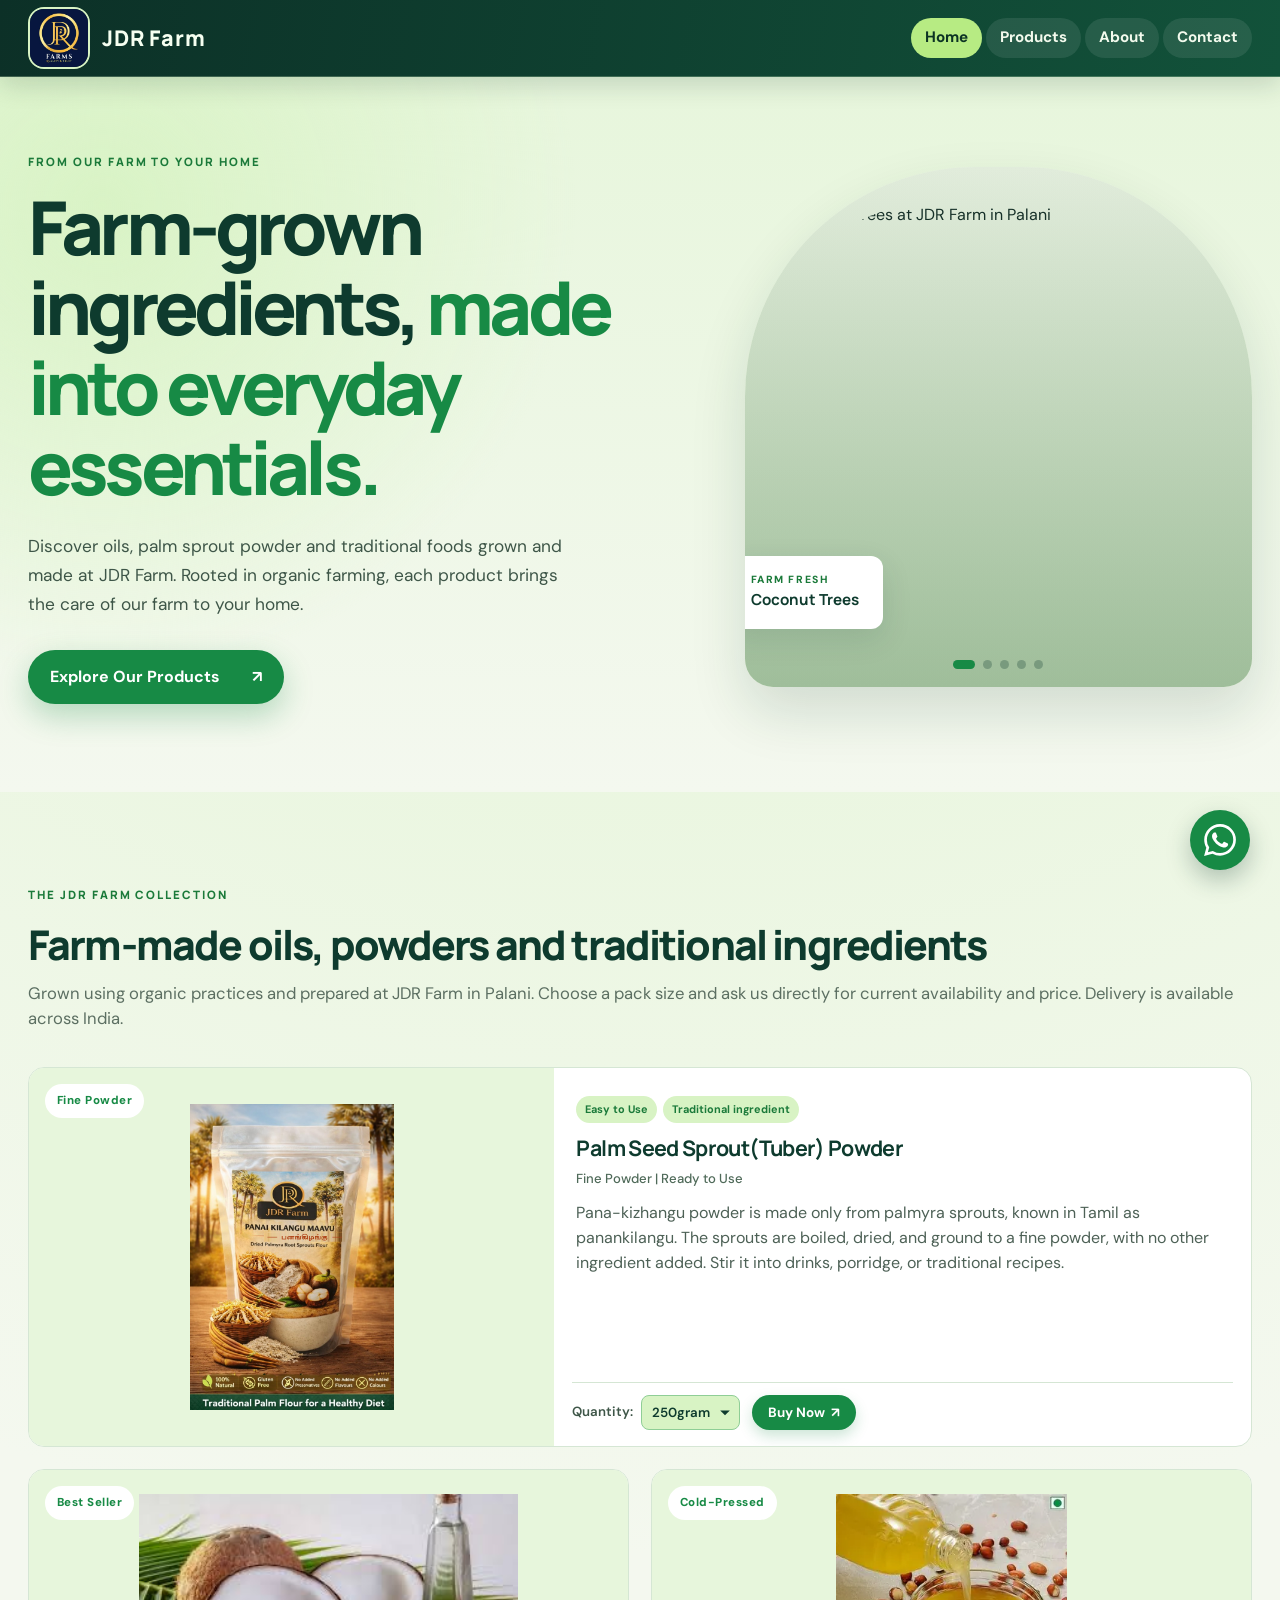
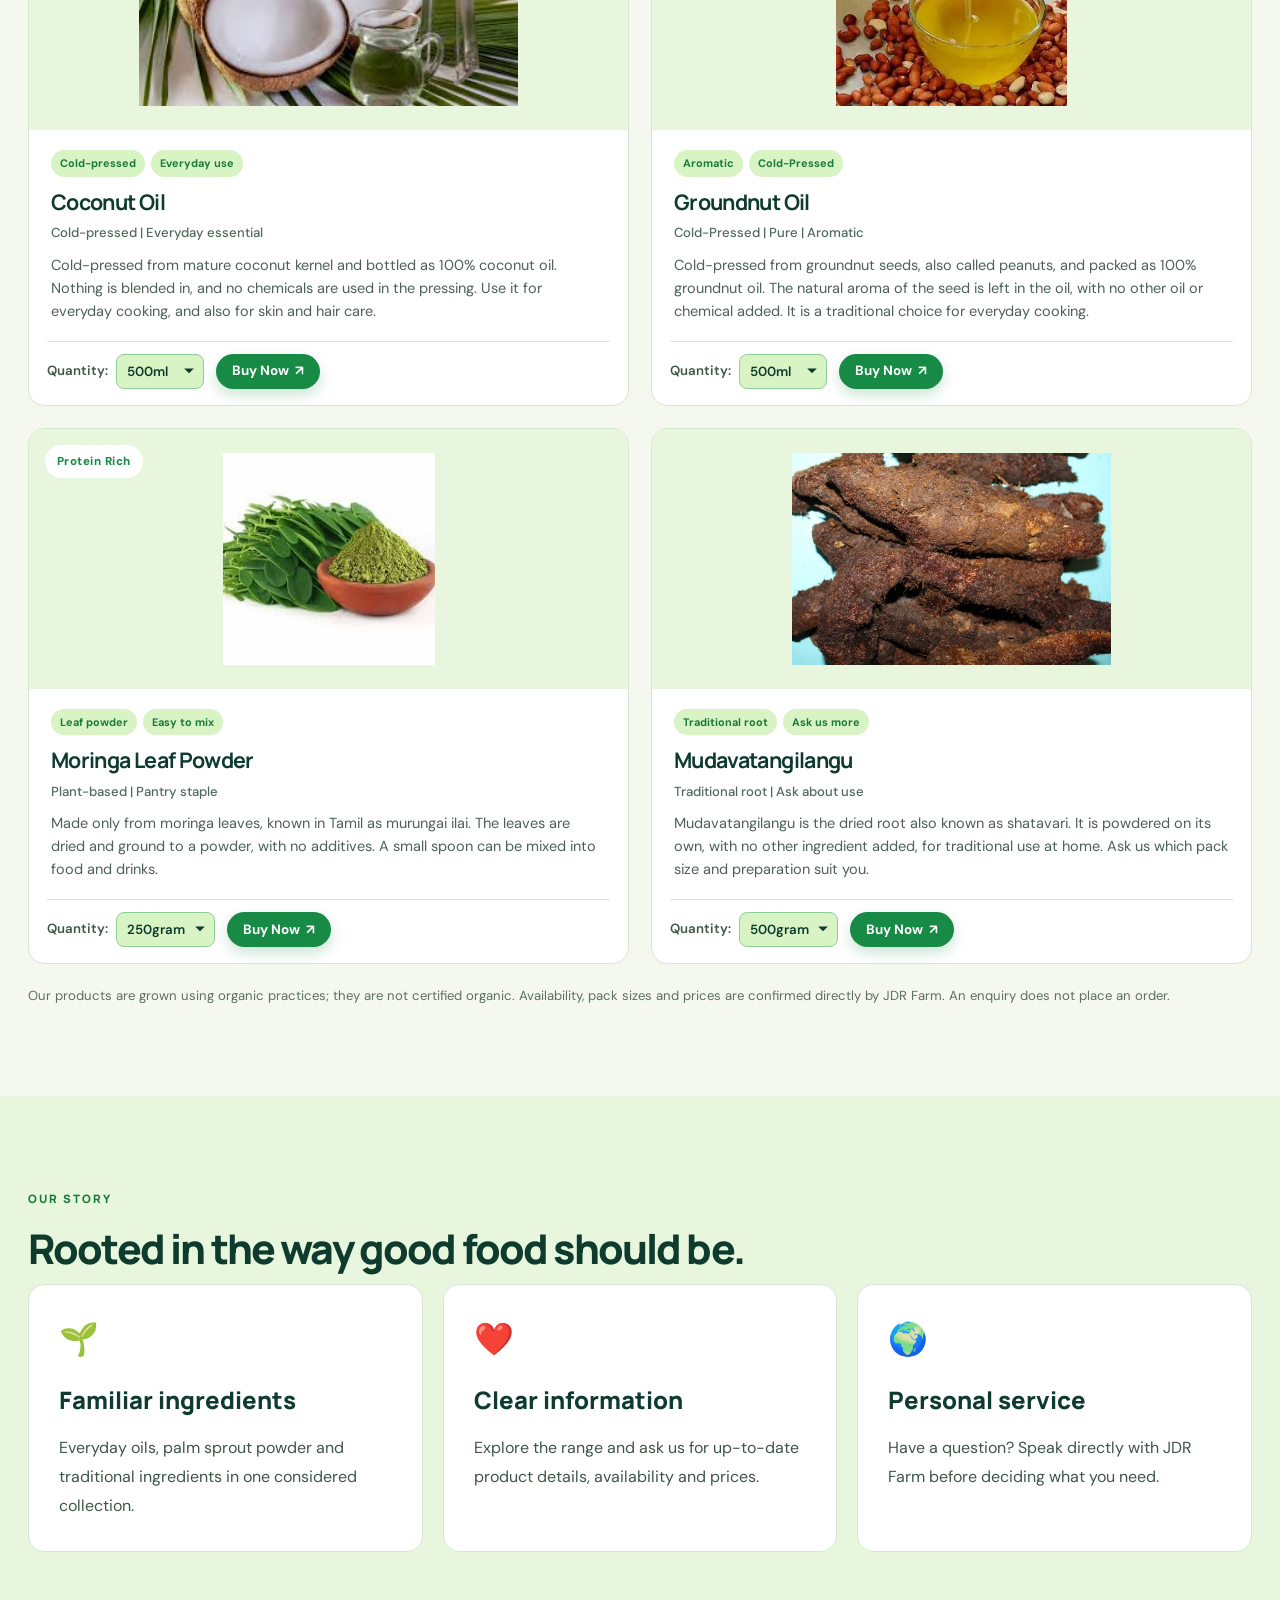
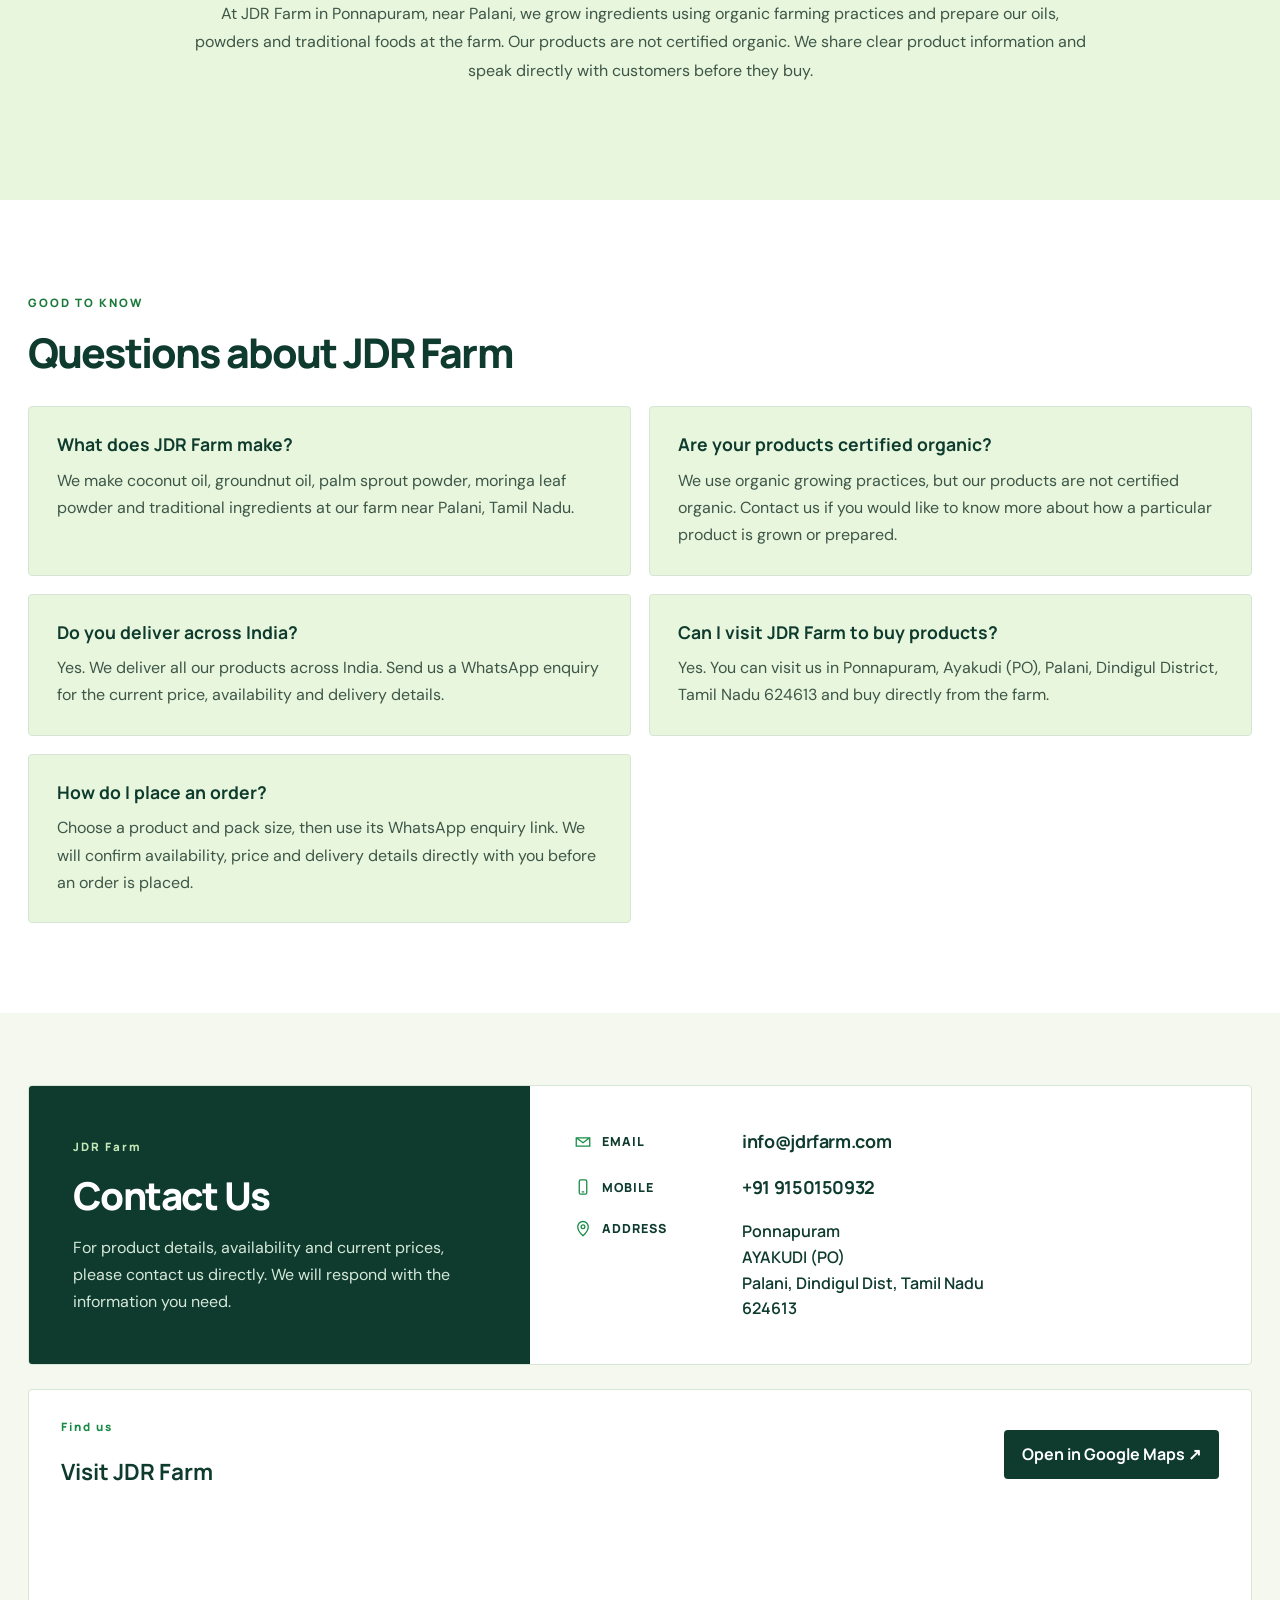
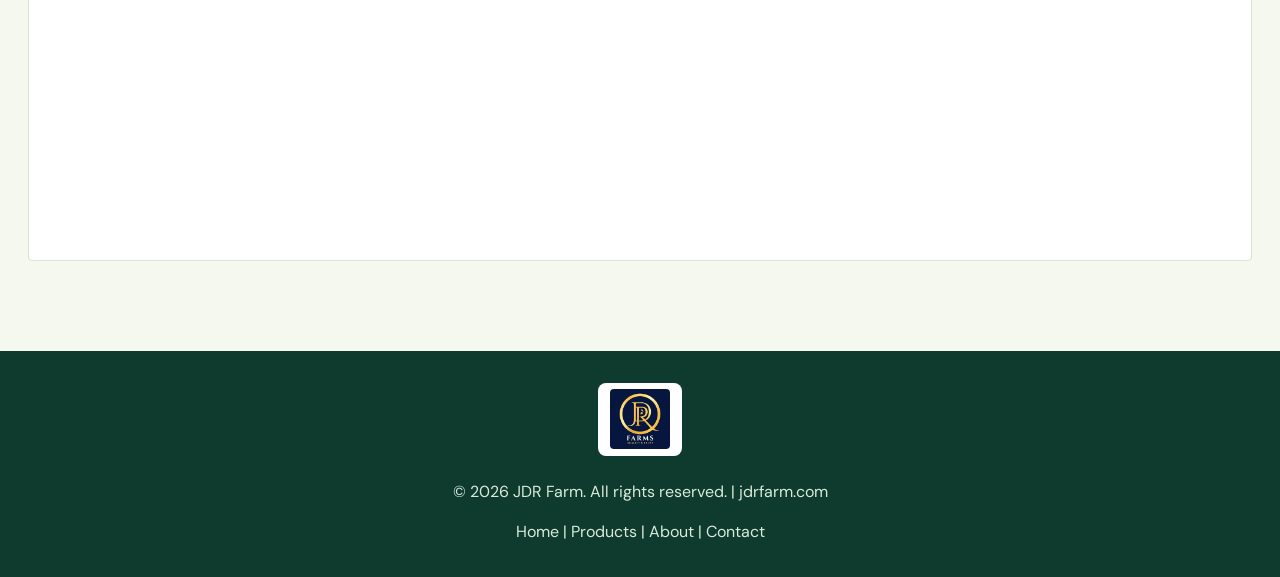
==== commit 684a8952: "Updated with Map, SEO details, Hero section text modified" ====
--- a/index.html
+++ b/index.html
@@ -3,19 +3,72 @@
 <head>
     <meta charset="UTF-8">
     <meta name="viewport" content="width=device-width, initial-scale=1.0">
-    <meta name="description" content="JDR Farm - Premium organic food products including Coconut Oil, Groundnut Oil, and Pana-kizhangu Powder. Promoting health through sustainable farming.">
-    <meta name="keywords" content="organic food, coconut oil, groundnut oil, panakizhangu, organic products, sustainable farming, jdrfarm, palani">
+    <meta name="description" content="Discover coconut oil, groundnut oil, palm sprout and moringa powders made from organically grown ingredients at JDR Farm in Palani. Delivery across India.">
     <meta name="author" content="JDR Farm">
+    <meta name="robots" content="index, follow, max-image-preview:large">
     <link rel="canonical" href="https://jdrfarm.com/">
     <meta http-equiv="Content-Security-Policy" content="upgrade-insecure-requests">
-    <title>JDR Farm - Premium Organic Food Products | Sustainable Farming</title>
+    <title>Farm-Made Coconut &amp; Groundnut Oil, Powders | JDR Farm</title>
+    <meta property="og:type" content="website">
+    <meta property="og:locale" content="en_IN">
+    <meta property="og:site_name" content="JDR Farm">
+    <meta property="og:title" content="Farm-Made Coconut &amp; Groundnut Oil, Powders | JDR Farm">
+    <meta property="og:description" content="Explore oils, palm sprout powder and traditional ingredients made at JDR Farm. Visit us in Palani or enquire about delivery across India.">
+    <meta property="og:url" content="https://jdrfarm.com/">
+    <meta property="og:image" content="https://jdrfarm.com/image/Coconut_Tree_Farm.jpg">
+    <meta property="og:image:width" content="1920">
+    <meta property="og:image:height" content="1440">
+    <meta property="og:image:alt" content="Coconut trees at JDR Farm in Palani, Tamil Nadu">
+    <meta name="twitter:card" content="summary_large_image">
+    <meta name="twitter:title" content="Farm-Made Coconut &amp; Groundnut Oil, Powders | JDR Farm">
+    <meta name="twitter:description" content="Oils and powders made at JDR Farm in Palani. Enquire on WhatsApp for delivery across India.">
+    <meta name="twitter:image" content="https://jdrfarm.com/image/Coconut_Tree_Farm.jpg">
+    <meta name="twitter:image:alt" content="Coconut trees at JDR Farm in Palani, Tamil Nadu">
+    <script type="application/ld+json">
+    {
+      "@context": "https://schema.org",
+      "@graph": [
+        {
+          "@type": "LocalBusiness",
+          "@id": "https://jdrfarm.com/#business",
+          "name": "JDR Farm",
+          "url": "https://jdrfarm.com/",
+          "logo": "https://jdrfarm.com/logo/Logo.jpeg",
+          "image": "https://jdrfarm.com/image/Coconut_Tree_Farm.jpg",
+          "telephone": "+91-9150150932",
+          "email": "info@jdrfarm.com",
+          "address": {
+            "@type": "PostalAddress",
+            "streetAddress": "Ponnapuram, Ayakudi (PO)",
+            "addressLocality": "Palani",
+            "addressRegion": "Tamil Nadu",
+            "postalCode": "624613",
+            "addressCountry": "IN"
+          },
+          "areaServed": { "@type": "Country", "name": "India" }
+        },
+        {
+          "@type": "ItemList",
+          "@id": "https://jdrfarm.com/#products-list",
+          "name": "JDR Farm products",
+          "itemListElement": [
+            { "@type": "ListItem", "position": 1, "name": "Palm sprout powder", "url": "https://jdrfarm.com/#palm-sprout-powder" },
+            { "@type": "ListItem", "position": 2, "name": "Coconut oil", "url": "https://jdrfarm.com/#coconut-oil" },
+            { "@type": "ListItem", "position": 3, "name": "Groundnut oil", "url": "https://jdrfarm.com/#groundnut-oil" },
+            { "@type": "ListItem", "position": 4, "name": "Moringa leaf powder", "url": "https://jdrfarm.com/#moringa-leaf-powder" },
+            { "@type": "ListItem", "position": 5, "name": "Mudavatangilangu", "url": "https://jdrfarm.com/#mudavatangilangu" }
+          ]
+        }
+      ]
+    }
+    </script>
     <link rel="icon" type="image/png" href="favicon.png">
     <link rel="apple-touch-icon" href="favicon.png">
     <link rel="preconnect" href="https://fonts.googleapis.com">
     <link rel="preconnect" href="https://fonts.gstatic.com" crossorigin>
     <link href="https://fonts.googleapis.com/css2?family=DM+Sans:wght@400;500;600;700&family=Manrope:wght@400;500;600;700;800&display=swap" rel="stylesheet">
     <link rel="stylesheet" href="styles.css?v=20261011">
-    <link rel="stylesheet" href="refresh.css?v=20261014d">
+    <link rel="stylesheet" href="refresh.css?v=20261028b">
 </head>
 <body>
     <nav class="navbar">
@@ -42,13 +95,13 @@
         <div class="container hero-layout">
             <div class="hero-copy">
                 <span class="eyebrow">FROM OUR FARM TO YOUR HOME</span>
-                <h1 class="hero-title">Good food begins <em>with nature.</em></h1>
-                <p class="hero-subtitle">Explore thoughtfully prepared oils, palm sprout powder and traditional ingredients. Organically sourced and crafted with care. Farm-fresh and full of flavor.</p>
+                <h1 class="hero-title">Farm-grown ingredients, <em>made into everyday essentials.</em></h1>
+                <p class="hero-subtitle">Discover oils, palm sprout powder and traditional foods grown and made at JDR Farm. Rooted in organic farming, each product brings the care of our farm to your home.</p>
                 <a class="hero-button" href="#products">Explore Our Products <span aria-hidden="true">↗</span></a>
             </div>
             <div class="hero-feature">
                 <div class="hero-stage">
-                    <img class="hero-slide hero-slide--cover is-active" src="image/Coconut_Tree_Farm.jpg" alt="JDR Farm Coconut Tree" data-kicker="FARM FRESH" data-caption="Coconut Trees" data-fit="cover">
+                    <img class="hero-slide hero-slide--cover is-active" src="image/Coconut_Tree_Farm.jpg" alt="Coconut trees at JDR Farm in Palani" width="1920" height="1440" fetchpriority="high" data-kicker="FARM FRESH" data-caption="Coconut Trees" data-fit="cover">
                     <img class="hero-slide hero-slide--cover is-active" src="image/panakizhangu-powder-packaging.png" alt="JDR Farm palm sprout powder packaging" data-kicker="ROOTED IN TRADITION" data-caption="Palm sprout powder" data-fit="cover">
                     <img class="hero-slide hero-slide--cover" src="image/groundnut-oil-1.png" alt="Cold-pressed groundnut oil" data-kicker="COLD-PRESSED" data-caption="Groundnut oil" data-fit="cover" aria-hidden="true">
                     <img class="hero-slide hero-slide--cover" src="image/Coconut-Oil-banner.jpg" alt="Cold-pressed coconut oil" data-kicker="EVERYDAY COOKING" data-caption="Coconut oil" data-fit="cover" aria-hidden="true">
@@ -70,13 +123,13 @@
     <section id="products" class="section">
         <div class="container">
             <span class="eyebrow">THE JDR FARM COLLECTION</span>
-            <h2 class="section-title" data-translate="products.title">Explore our products</h2>
-            <p class="section-lead">Choose a pack size and ask us directly for today's availability and price.</p>
+            <h2 class="section-title" data-translate="products.title">Farm-made oils, powders and traditional ingredients</h2>
+            <p class="section-lead">Grown using organic practices and prepared at JDR Farm in Palani. Choose a pack size and ask us directly for current availability and price. Delivery is available across India.</p>
             <div class="products-grid">
-                <div class="product-card product-card--feature" data-product="Pana-kizhangu Powder">
+                <div id="palm-sprout-powder" class="product-card product-card--feature" data-product="Pana-kizhangu Powder">
                     <div class="product-image">
                         <div class="product-badge">Fine Powder</div>
-                        <img src="image/panakizhangu-powder-packaging.png" alt="Pana-kizhangu Powder packaging" class="product-img">
+                        <img src="image/panakizhangu-powder-packaging.png" alt="JDR Farm palm sprout powder package" class="product-img" width="682" height="1024" loading="lazy" decoding="async">
                     </div>
                     <div class="product-copy">
                         <div class="product-benefits">
@@ -90,7 +143,7 @@
                         <div class="quantity-selector">
                             <label for="panakizhangu-powder-quantity" data-translate="products.quantity">Quantity:</label>
                             <select id="panakizhangu-powder-quantity" class="product-quantity" data-product-type="powder">
-                                <option value="100gram">100gram</option>
+                                <!-- <option value="100gram">100gram</option> -->
                                 <option value="250gram">250gram</option>
                                 <option value="500gram">500gram</option>
                                 <option value="1kg">1kg</option>
@@ -100,10 +153,10 @@
                         </div>
                     </div>
                 </div>
-                <div class="product-card" data-product="Coconut Oil">
+                <div id="coconut-oil" class="product-card" data-product="Coconut Oil">
                     <div class="product-badge">Best Seller</div>
                     <div class="product-image">
-                        <img src="image/coconut-oil.jpg" alt="Coconut Oil" class="product-img">
+                        <img src="image/coconut-oil.jpg" alt="JDR Farm coconut oil" class="product-img" width="300" height="168" loading="lazy" decoding="async">
                     </div>
                     <div class="product-benefits">
                         <span class="benefit-tag">Cold-pressed</span>
@@ -124,10 +177,10 @@
                     <a class="product-enquire" data-enquire href="https://wa.me/919150150932?text=Hello%20JDR%20Farm%2C%20I%20am%20interested%20in%20Coconut%20Oil%20%28500ml%29.%20Could%20you%20please%20confirm%20its%20availability%20and%20current%20price%3F%20Thank%20you." target="_blank" rel="noopener noreferrer">Buy Now <span aria-hidden="true">↗</span></a>
                     </div>
                 </div>
-                <div class="product-card" data-product="Groundnut Oil">
+                <div id="groundnut-oil" class="product-card" data-product="Groundnut Oil">
                     <div class="product-badge">Cold-Pressed</div>
                     <div class="product-image">
-                        <img src="image/groundnut-oil.png" alt="Groundnut Oil" class="product-img">
+                        <img src="image/groundnut-oil.png" alt="JDR Farm groundnut oil" class="product-img" width="303" height="279" loading="lazy" decoding="async">
                     </div>
                     <div class="product-benefits">
                         <span class="benefit-tag">Aromatic</span>
@@ -148,10 +201,10 @@
                     <a class="product-enquire" data-enquire href="https://wa.me/919150150932?text=Hello%20JDR%20Farm%2C%20I%20am%20interested%20in%20Groundnut%20Oil%20%28500ml%29.%20Could%20you%20please%20confirm%20its%20availability%20and%20current%20price%3F%20Thank%20you." target="_blank" rel="noopener noreferrer">Buy Now <span aria-hidden="true">↗</span></a>
                     </div>
                 </div>
-                <div class="product-card" data-product="Moringa Leaf Powder">
+                <div id="moringa-leaf-powder" class="product-card" data-product="Moringa Leaf Powder">
                     <div class="product-badge">Protein Rich</div>
                     <div class="product-image">
-                        <img src="image/moringa-powder.jpg" alt="Moringa Leaf Powder" class="product-img">
+                        <img src="image/moringa-powder.jpg" alt="JDR Farm moringa leaf powder" class="product-img" width="225" height="225" loading="lazy" decoding="async">
                     </div>
                     <div class="product-benefits">
                         <span class="benefit-tag">Leaf powder</span>
@@ -164,7 +217,7 @@
                     <div class="quantity-selector">
                         <label for="moringa-quantity" data-translate="products.quantity">Quantity:</label>
                         <select id="moringa-quantity" class="product-quantity" data-product-type="powder">
-                            <option value="100gram">100gram</option>
+                            <!-- <option value="100gram">100gram</option> -->
                             <option value="250gram">250gram</option>
                             <option value="500gram">500gram</option>
                             <option value="1kg">1kg</option>
@@ -173,9 +226,9 @@
                     <a class="product-enquire" data-enquire href="https://wa.me/919150150932?text=Hello%20JDR%20Farm%2C%20I%20am%20interested%20in%20Moringa%20Leaf%20Powder%20%28100gram%29.%20Could%20you%20please%20confirm%20its%20availability%20and%20current%20price%3F%20Thank%20you." target="_blank" rel="noopener noreferrer">Buy Now <span aria-hidden="true">↗</span></a>
                     </div>
                 </div>
-                <div class="product-card" data-product="Mudavatangilangu">
-                    <div class="product-image">
-                        <img src="image/mudavattukizhangu.webp" alt="Mudavatangilangu" class="product-img">
+                <div id="mudavatangilangu" class="product-card" data-product="Mudavatangilangu">
+                    <div class="product-image">
+                        <img src="image/mudavattukizhangu.webp" alt="JDR Farm mudavatangilangu powder" class="product-img" width="1000" height="666" loading="lazy" decoding="async">
                     </div>
                     <div class="product-benefits">
                         <span class="benefit-tag">Traditional root</span>
@@ -188,7 +241,7 @@
                     <div class="quantity-selector">
                         <label for="mudavatangilangu-quantity" data-translate="products.quantity">Quantity:</label>
                         <select id="mudavatangilangu-quantity" class="product-quantity" data-product-type="other">
-                            <option value="250gram">250gram</option>
+                            <!-- <option value="250gram">250gram</option> -->
                             <option value="500gram">500gram</option>
                             <option value="1kg">1kg</option>
                         </select>
@@ -197,7 +250,7 @@
                     </div>
                 </div>
             </div>
-            <p class="product-note">Availability, pack sizes and prices are confirmed directly by JDR Farm. An enquiry does not place an order.</p>
+            <p class="product-note">Our products are grown using organic practices; they are not certified organic. Availability, pack sizes and prices are confirmed directly by JDR Farm. An enquiry does not place an order.</p>
         </div>
     </section>
 
@@ -223,7 +276,36 @@
                 </div>
             </div>
             <div class="about-text">
-                <p>JDR Farm brings together familiar ingredients and thoughtful preparation. We believe in clear product information and a direct, personal connection with the people who enjoy them.</p>
+                <p>At JDR Farm in Ponnapuram, near Palani, we grow ingredients using organic farming practices and prepare our oils, powders and traditional foods at the farm. Our products are not certified organic. We share clear product information and speak directly with customers before they buy.</p>
+            </div>
+        </div>
+    </section>
+
+    <section id="faq" class="section section-faq" aria-labelledby="faq-title">
+        <div class="container">
+            <span class="eyebrow">GOOD TO KNOW</span>
+            <h2 id="faq-title" class="section-title">Questions about JDR Farm</h2>
+            <div class="faq-grid">
+                <div class="faq-item">
+                    <h3>What does JDR Farm make?</h3>
+                    <p>We make coconut oil, groundnut oil, palm sprout powder, moringa leaf powder and traditional ingredients at our farm near Palani, Tamil Nadu.</p>
+                </div>
+                <div class="faq-item">
+                    <h3>Are your products certified organic?</h3>
+                    <p>We use organic growing practices, but our products are not certified organic. Contact us if you would like to know more about how a particular product is grown or prepared.</p>
+                </div>
+                <div class="faq-item">
+                    <h3>Do you deliver across India?</h3>
+                    <p>Yes. We deliver all our products across India. Send us a WhatsApp enquiry for the current price, availability and delivery details.</p>
+                </div>
+                <div class="faq-item">
+                    <h3>Can I visit JDR Farm to buy products?</h3>
+                    <p>Yes. You can visit us in Ponnapuram, Ayakudi (PO), Palani, Dindigul District, Tamil Nadu 624613 and buy directly from the farm.</p>
+                </div>
+                <div class="faq-item">
+                    <h3>How do I place an order?</h3>
+                    <p>Choose a product and pack size, then use its WhatsApp enquiry link. We will confirm availability, price and delivery details directly with you before an order is placed.</p>
+                </div>
             </div>
         </div>
     </section>
@@ -245,11 +327,26 @@
                         <dt><svg viewBox="0 0 24 24" aria-hidden="true"><rect x="7" y="2.5" width="10" height="19" rx="2" fill="none" stroke="currentColor" stroke-width="1.7"/><path d="M11 18.5h2" stroke="currentColor" stroke-width="1.7" stroke-linecap="round"/></svg>Mobile</dt>
                         <dd><a href="tel:+919150150932">+91 9150150932</a></dd>
                     </div>
-                    <div>
+                    <div class="contact-address">
+                        <dt><svg viewBox="0 0 24 24" aria-hidden="true"><path d="M12 21s7-6.1 7-12a7 7 0 1 0-14 0c0 5.9 7 12 7 12Z" fill="none" stroke="currentColor" stroke-width="1.7" stroke-linejoin="round"/><circle cx="12" cy="9" r="2.5" fill="none" stroke="currentColor" stroke-width="1.7"/></svg>Address</dt>
+                        <dd><address>Ponnapuram<br>AYAKUDI (PO)<br>Palani, Dindigul Dist, Tamil Nadu<br>624613</address></dd>
+                    </div>
+                    <!-- <div>
                         <dt><svg viewBox="0 0 24 24" aria-hidden="true"><path fill="currentColor" d="M12.04 3C7.32 3 3.5 6.7 3.5 11.27c0 1.46.4 2.88 1.16 4.13L3.4 21l5.78-1.2a8.7 8.7 0 0 0 2.86.47c4.72 0 8.54-3.7 8.54-8.27C20.58 6.7 16.76 3 12.04 3Zm4.66 11.72c-.2.55-1.15 1.05-1.6 1.12-.41.06-.93.09-1.5-.09-.34-.11-.78-.26-1.34-.5-2.36-1.02-3.9-3.4-4.02-3.56-.12-.16-.98-1.3-.98-2.48 0-1.18.62-1.76.84-2 .22-.24.48-.3.64-.3h.46c.15 0 .34-.05.53.4.2.48.67 1.64.73 1.76.06.12.1.26.02.42-.08.16-.12.26-.24.4-.12.14-.25.31-.36.42-.12.12-.24.24-.1.47.14.23.62 1.02 1.33 1.65.92.82 1.69 1.07 1.93 1.19.24.12.38.1.52-.06.14-.16.6-.7.76-.94.16-.24.32-.2.54-.12.22.08 1.4.66 1.64.78.24.12.4.18.46.28.06.1.06.58-.14 1.13Z"/></svg>WhatsApp</dt>
                         <dd><a href="https://wa.me/919150150932" target="_blank" rel="noopener noreferrer">+91 9150150932</a></dd>
-                    </div>
+                    </div> -->
                 </dl>
+            </div>
+            <div class="contact-map">
+                <div class="contact-map-header">
+                    <div>
+                        <span class="eyebrow">Find us</span>
+                        <h3>Visit JDR Farm</h3>
+                        <!-- <p>Ponnapuram, Ayakudi (PO), Palani, Dindigul Dist, Tamil Nadu 624613</p> -->
+                    </div>
+                    <a class="contact-map-link" href="https://www.google.com/maps/search/?api=1&amp;query=Ponnapuram%2C%20Ayakudi%20PO%2C%20Palani%2C%20Dindigul%2C%20Tamil%20Nadu%20624613" target="_blank" rel="noopener noreferrer">Open in Google Maps <span aria-hidden="true">↗</span></a>
+                </div>
+                <iframe title="Map showing Ponnapuram, Ayakudi, Palani, Tamil Nadu" src="https://www.google.com/maps?q=Ponnapuram%2C%20Ayakudi%20PO%2C%20Palani%2C%20Dindigul%2C%20Tamil%20Nadu%20624613&amp;output=embed" loading="lazy" referrerpolicy="no-referrer-when-downgrade" allowfullscreen></iframe>
             </div>
         </div>
     </section>
--- a/refresh.css
+++ b/refresh.css
@@ -680,6 +680,48 @@
 }
 
 /* About, contact, footer */
+.section-faq {
+    background: #fff;
+}
+
+.faq-grid {
+    display: grid;
+    grid-template-columns: repeat(2, minmax(0, 1fr));
+    gap: 18px;
+    margin-top: 30px;
+}
+
+.faq-item {
+    padding: 26px 28px;
+    border: 1px solid var(--line);
+    border-radius: 4px;
+    background: var(--mist);
+}
+
+.faq-item h3 {
+    margin: 0 0 10px;
+    color: var(--palm);
+    font-family: Manrope, sans-serif;
+    font-size: 1.1rem;
+    line-height: 1.35;
+}
+
+.faq-item p {
+    margin: 0;
+    color: #3e5648;
+    line-height: 1.7;
+}
+
+@media (max-width: 700px) {
+    .faq-grid {
+        grid-template-columns: 1fr;
+    }
+
+    .faq-item {
+        padding: 22px;
+    }
+}
+
 .section-alt {
     background: var(--mist);
 }
@@ -806,6 +848,19 @@
     margin: 0;
 }
 
+.contact-list .contact-address {
+    align-items: start;
+}
+
+.contact-list address {
+    color: var(--palm);
+    font-family: Manrope, sans-serif;
+    font-size: 1rem;
+    font-style: normal;
+    font-weight: 600;
+    line-height: 1.6;
+}
+
 .contact-list a {
     color: var(--palm);
     font-family: Manrope, sans-serif;
@@ -824,6 +879,75 @@
 .contact-list a:focus-visible {
     outline: 2px solid var(--leaf);
     outline-offset: 3px;
+}
+
+.contact-map {
+    margin-top: 24px;
+    overflow: hidden;
+    border: 1px solid var(--line);
+    border-radius: 4px;
+    background: #fff;
+}
+
+.contact-map-header {
+    display: flex;
+    align-items: center;
+    justify-content: space-between;
+    gap: 24px;
+    padding: 24px 32px;
+}
+
+.contact-map-header .eyebrow {
+    color: var(--leaf);
+}
+
+.contact-map-header h3 {
+    margin: 4px 0 6px;
+    color: var(--palm);
+    font-family: Manrope, sans-serif;
+    font-size: 1.4rem;
+}
+
+.contact-map-header p {
+    margin: 0;
+    color: var(--palm);
+    line-height: 1.5;
+}
+
+.contact-map-link {
+    flex: 0 0 auto;
+    padding: 12px 18px;
+    border-radius: 4px;
+    background: var(--palm);
+    color: #fff;
+    font-family: Manrope, sans-serif;
+    font-weight: 700;
+    text-decoration: none;
+}
+
+.contact-map-link:hover,
+.contact-map-link:focus-visible {
+    background: var(--leaf);
+    color: #fff;
+}
+
+.contact-map iframe {
+    display: block;
+    width: 100%;
+    height: 340px;
+    border: 0;
+}
+
+@media (max-width: 700px) {
+    .contact-map-header {
+        flex-direction: column;
+        align-items: flex-start;
+        padding: 24px;
+    }
+
+    .contact-map iframe {
+        height: 300px;
+    }
 }
 
 .footer {
